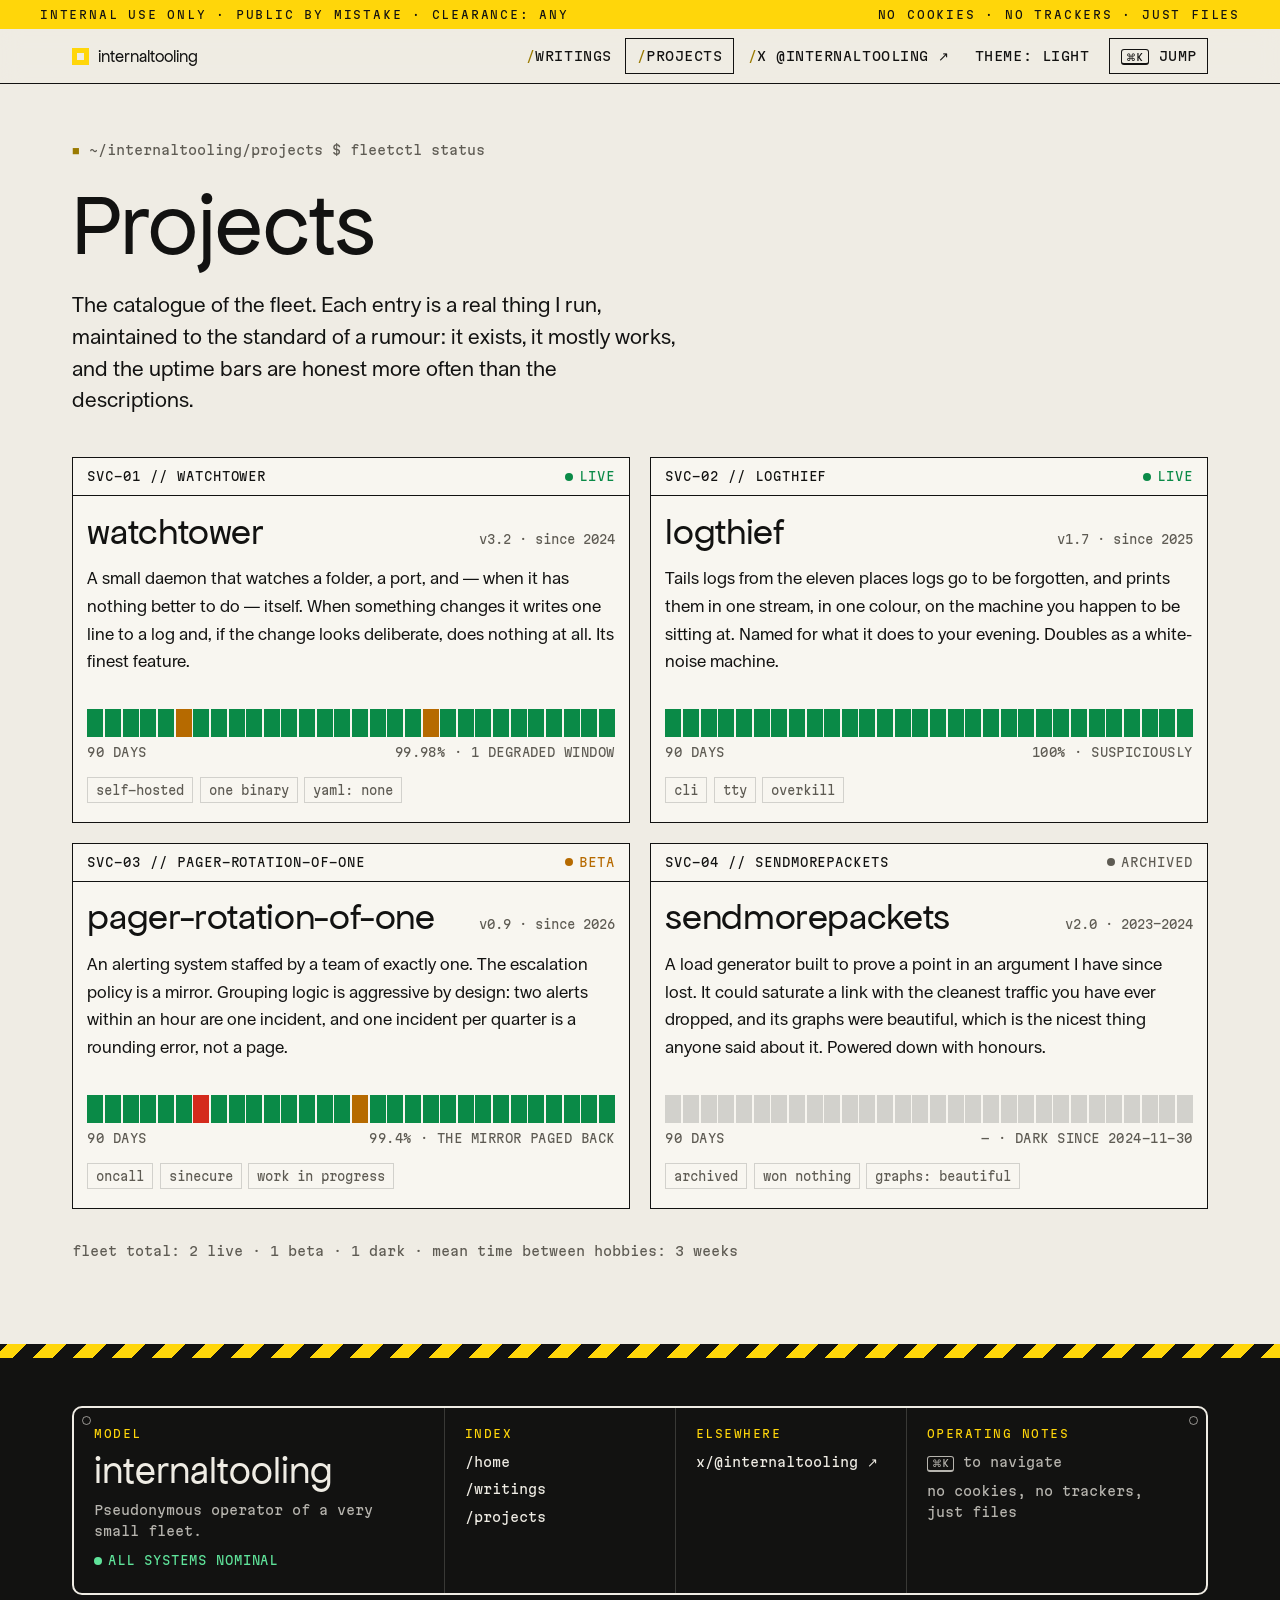
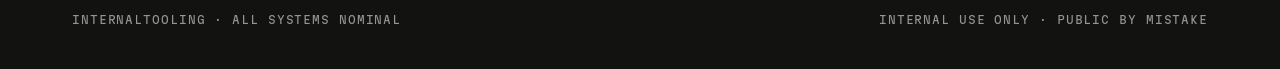
==== projects/index.html @ cd5c7aea "Restyle as a hazard-yellow equipment manual with new type Apfel Grotezk + Ronzino (Collletttivo) and" ====
<!doctype html>
<html lang="en">
<head>
<meta charset="utf-8">
<meta name="viewport" content="width=device-width, initial-scale=1, viewport-fit=cover">
<title>projects — internaltooling</title>
<meta name="description" content="Projects, run as services: watchtower, logthief, pager-rotation-of-one, sendmorepackets. A catalogue of a very small fleet.">
<meta name="theme-color" content="#efece4" media="(prefers-color-scheme: light)">
<meta name="theme-color" content="#0d0d0c" media="(prefers-color-scheme: dark)">
<link rel="icon" href="/assets/favicon.svg" type="image/svg+xml">
<script>try{var t=localStorage.getItem("theme");if(t)document.documentElement.dataset.theme=t;else if(matchMedia("(prefers-color-scheme: dark)").matches)document.documentElement.dataset.theme="dark";}catch(e){}</script>
<link rel="preload" href="/assets/fonts/ApfelGrotezk-Regular.woff2" as="font" type="font/woff2" crossorigin>
<link rel="preload" href="/assets/fonts/Ronzino-Regular.woff2" as="font" type="font/woff2" crossorigin>
<link rel="preload" href="/assets/fonts/MartianMono-Regular.woff2" as="font" type="font/woff2" crossorigin>
<link rel="stylesheet" href="/assets/site.css">
<script src="/assets/site.js" defer></script>
</head>
<body>
<a class="skip" href="#main">skip to content</a>

<div class="banner" role="presentation"><span>internal use only · public by mistake · clearance: any</span><span>no cookies · no trackers · just files</span></div>

<header class="bar">
  <div class="bar-inner">
    <a class="brand" href="/"><span class="brand-mark" aria-hidden="true"></span>internaltooling</a>
    <nav class="nav" id="nav" aria-label="Site">
      <a href="/writings/"><span class="slash">/</span>writings</a>
      <a href="/projects/" aria-current="page"><span class="slash">/</span>projects</a>
      <a href="https://x.com/internaltooling" target="_blank" rel="noopener noreferrer"><span class="slash">/</span>x&nbsp;@internaltooling&nbsp;↗</a>
      <button class="theme-btn" type="button">theme: light</button>
      <button class="palette-btn" type="button" aria-label="Open command palette"><span class="kbd">⌘K</span> jump</button>
    </nav>
    <button class="menu-btn" type="button" aria-expanded="false" aria-controls="nav">☰ <span class="menu-label">menu</span></button>
  </div>
</header>

<main id="main">
  <p class="crumbs">~/internaltooling/projects $ fleetctl status</p>

  <h1>Projects</h1>
  <p class="lede">The catalogue of the fleet. Each entry is a real thing I run, maintained to the standard of a rumour: it exists, it mostly works, and the uptime bars are honest more often than the descriptions.</p>

  <div class="services">
  <section class="panel service" aria-labelledby="svc-01-h">
    <div class="panel-head"><span>svc-01 // watchtower</span><span class="pill ok live">live</span></div>
    <div class="panel-body">
      <div class="service-title"><h2 id="svc-01-h">watchtower</h2><span class="mono muted">v3.2 · since 2024</span></div>
      <p>A small daemon that watches a folder, a port, and — when it has nothing better to do — itself. When something changes it writes one line to a log and, if the change looks deliberate, does nothing at all. Its finest feature.</p>
      <div class="uptime" aria-hidden="true"><i></i><i></i><i></i><i></i><i></i><i class="w"></i><i></i><i></i><i></i><i></i><i></i><i></i><i></i><i></i><i></i><i></i><i></i><i></i><i></i><i class="w"></i><i></i><i></i><i></i><i></i><i></i><i></i><i></i><i></i><i></i><i></i></div>
      <div class="uptime-legend"><span>90 days</span><span>99.98% · 1 degraded window</span></div>
      <div class="tags"><span>self-hosted</span><span>one binary</span><span>yaml: none</span></div>
    </div>
  </section>

  <section class="panel service" aria-labelledby="svc-02-h">
    <div class="panel-head"><span>svc-02 // logthief</span><span class="pill ok live">live</span></div>
    <div class="panel-body">
      <div class="service-title"><h2 id="svc-02-h">logthief</h2><span class="mono muted">v1.7 · since 2025</span></div>
      <p>Tails logs from the eleven places logs go to be forgotten, and prints them in one stream, in one colour, on the machine you happen to be sitting at. Named for what it does to your evening. Doubles as a white-noise machine.</p>
      <div class="uptime" aria-hidden="true"><i></i><i></i><i></i><i></i><i></i><i></i><i></i><i></i><i></i><i></i><i></i><i></i><i></i><i></i><i></i><i></i><i></i><i></i><i></i><i></i><i></i><i></i><i></i><i></i><i></i><i></i><i></i><i></i><i></i><i></i></div>
      <div class="uptime-legend"><span>90 days</span><span>100% · suspiciously</span></div>
      <div class="tags"><span>cli</span><span>tty</span><span>overkill</span></div>
    </div>
  </section>

  <section class="panel service" aria-labelledby="svc-03-h">
    <div class="panel-head"><span>svc-03 // pager-rotation-of-one</span><span class="pill warn">beta</span></div>
    <div class="panel-body">
      <div class="service-title"><h2 id="svc-03-h">pager-rotation-of-one</h2><span class="mono muted">v0.9 · since 2026</span></div>
      <p>An alerting system staffed by a team of exactly one. The escalation policy is a mirror. Grouping logic is aggressive by design: two alerts within an hour are one incident, and one incident per quarter is a rounding error, not a page.</p>
      <div class="uptime" aria-hidden="true"><i></i><i></i><i></i><i></i><i></i><i></i><i class="e"></i><i></i><i></i><i></i><i></i><i></i><i></i><i></i><i></i><i class="w"></i><i></i><i></i><i></i><i></i><i></i><i></i><i></i><i></i><i></i><i></i><i></i><i></i><i></i><i></i></div>
      <div class="uptime-legend"><span>90 days</span><span>99.4% · the mirror paged back</span></div>
      <div class="tags"><span>oncall</span><span>sinecure</span><span>work in progress</span></div>
    </div>
  </section>

  <section class="panel service" aria-labelledby="svc-04-h">
    <div class="panel-head"><span>svc-04 // sendmorepackets</span><span class="pill">archived</span></div>
    <div class="panel-body">
      <div class="service-title"><h2 id="svc-04-h">sendmorepackets</h2><span class="mono muted">v2.0 · 2023–2024</span></div>
      <p>A load generator built to prove a point in an argument I have since lost. It could saturate a link with the cleanest traffic you have ever dropped, and its graphs were beautiful, which is the nicest thing anyone said about it. Powered down with honours.</p>
      <div class="uptime" aria-hidden="true"><i class="n"></i><i class="n"></i><i class="n"></i><i class="n"></i><i class="n"></i><i class="n"></i><i class="n"></i><i class="n"></i><i class="n"></i><i class="n"></i><i class="n"></i><i class="n"></i><i class="n"></i><i class="n"></i><i class="n"></i><i class="n"></i><i class="n"></i><i class="n"></i><i class="n"></i><i class="n"></i><i class="n"></i><i class="n"></i><i class="n"></i><i class="n"></i><i class="n"></i><i class="n"></i><i class="n"></i><i class="n"></i><i class="n"></i><i class="n"></i></div>
      <div class="uptime-legend"><span>90 days</span><span>— · dark since 2024-11-30</span></div>
      <div class="tags"><span>archived</span><span>won nothing</span><span>graphs: beautiful</span></div>
    </div>
  </section>
  </div>

  <p class="tally">fleet total: 2 live · 1 beta · 1 dark · mean time between hobbies: 3 weeks</p>
</main>

<footer class="foot">
  <div class="hazard" aria-hidden="true"></div>
  <div class="foot-inner">
    <div class="plate">
      <div>
        <h3>model</h3>
        <p class="model">internaltooling</p>
        <p>Pseudonymous operator of a very small fleet.</p>
        <span class="pill ok live">all systems nominal</span>
      </div>
      <div>
        <h3>index</h3>
        <ul><li><a href="/">/home</a></li><li><a href="/writings/">/writings</a></li><li><a href="/projects/">/projects</a></li></ul>
      </div>
      <div>
        <h3>elsewhere</h3>
        <ul><li><a href="https://x.com/internaltooling" target="_blank" rel="noopener noreferrer">x/@internaltooling ↗</a></li></ul>
      </div>
      <div>
        <h3>operating notes</h3>
        <p><span class="kbd">⌘K</span> to navigate</p>
        <p>no cookies, no trackers, just files</p>
      </div>
    </div>
    <p class="foot-line"><span>internaltooling · all systems nominal</span><span>internal use only · public by mistake</span></p>
  </div>
</footer>
</body>
</html>
---- assets/site.css ----
/* internaltooling — an equipment manual for one person, with hazard-yellow labels */

/* Apfel Grotezk and Ronzino by Collletttivo, Martian Mono by Evil Martians. All SIL OFL 1.1, licences beside the files. */
@font-face { font-family: "Apfel Grotezk"; src: url("/assets/fonts/ApfelGrotezk-Regular.woff2") format("woff2"); font-weight: 400; font-style: normal; font-display: swap; }
@font-face { font-family: "Apfel Grotezk"; src: url("/assets/fonts/ApfelGrotezk-Fett.woff2") format("woff2"); font-weight: 700; font-style: normal; font-display: swap; }
@font-face { font-family: "Ronzino"; src: url("/assets/fonts/Ronzino-Regular.woff2") format("woff2"); font-weight: 400; font-style: normal; font-display: swap; }
@font-face { font-family: "Ronzino"; src: url("/assets/fonts/Ronzino-Oblique.woff2") format("woff2"); font-weight: 400; font-style: italic; font-display: swap; }
@font-face { font-family: "Ronzino"; src: url("/assets/fonts/Ronzino-Bold.woff2") format("woff2"); font-weight: 700; font-style: normal; font-display: swap; }
@font-face { font-family: "Martian Mono"; src: url("/assets/fonts/MartianMono-Regular.woff2") format("woff2"); font-weight: 400; font-style: normal; font-display: swap; }
@font-face { font-family: "Martian Mono"; src: url("/assets/fonts/MartianMono-Bold.woff2") format("woff2"); font-weight: 700; font-style: normal; font-display: swap; }

:root {
  --display: "Apfel Grotezk", "Arial Narrow", sans-serif;
  --text: "Ronzino", "Helvetica Neue", Arial, sans-serif;
  --mono: "Martian Mono", ui-monospace, Menlo, Consolas, monospace;
  --wide: 76rem;
  --measure: 40rem;
  --gut: clamp(1.1rem, 3.2vw, 2.5rem);

  /* light: the printed manual */
  --bg: #efece4;
  --paper: #f8f6f0;
  --ink: #121211;
  --muted: #5e5b53;
  --hair: rgba(18, 18, 17, 0.16);
  --rule: #121211;
  --accent: #ffd60a;
  --accent-fg: #9a7a00;
  --on-accent: #121211;
  --link: #121211;
  --ok: #0a8a47;
  --warn: #b66a00;
  --err: #d42a1c;
  --select: #ffe77a;
  color-scheme: light;
}

:root[data-theme="dark"] {
  /* dark: the same manual, read in the plant room at 3am */
  --bg: #0d0d0c;
  --paper: #161614;
  --ink: #edeae1;
  --muted: #9b978c;
  --hair: rgba(237, 234, 225, 0.15);
  --rule: #edeae1;
  --accent: #ffd60a;
  --accent-fg: #ffd60a;
  --on-accent: #0d0d0c;
  --link: #edeae1;
  --ok: #5fe39a;
  --warn: #ffc24f;
  --err: #ff7d6e;
  --select: #5c4c00;
  color-scheme: dark;
}

* { box-sizing: border-box; }

html { background: var(--bg); -webkit-text-size-adjust: 100%; text-size-adjust: 100%; scroll-behavior: smooth; }

body {
  margin: 0;
  min-height: 100vh;
  min-height: 100dvh;
  display: flex;
  flex-direction: column;
  background: var(--bg);
  color: var(--ink);
  font-family: var(--text);
  font-size: 1.0625rem;
  line-height: 1.62;
  padding-left: env(safe-area-inset-left);
  padding-right: env(safe-area-inset-right);
  overflow-x: clip;
  transition: background-color 0.3s, color 0.3s;
}

::selection { background: var(--select); color: var(--ink); }

a { color: var(--link); text-decoration-color: var(--accent-fg); text-underline-offset: 0.2em; text-decoration-thickness: 2px; }
a:hover { background-color: var(--accent); color: var(--on-accent); text-decoration-color: currentColor; }
:focus-visible { outline: 2px solid var(--ink); outline-offset: 3px; }

.skip { position: absolute; left: -999px; top: 0; }
.skip:focus { left: 1rem; top: 1rem; z-index: 50; background: var(--paper); padding: 0.4rem 0.7rem; }

.mono { font-family: var(--mono); }
.muted { color: var(--muted); }

/* ---------- classification banner ---------- */

.banner {
  font-family: var(--mono);
  font-size: 0.7rem;
  letter-spacing: 0.16em;
  text-transform: uppercase;
  padding: 0.35rem var(--gut);
  padding-top: calc(0.35rem + env(safe-area-inset-top));
  background: var(--accent);
  color: var(--on-accent);
  display: flex;
  justify-content: space-between;
  gap: 1rem;
}
.banner span:nth-child(n+2) { white-space: nowrap; }
@media (max-width: 720px) { .banner span:nth-child(n+2) { display: none; } }

/* ---------- top bar ---------- */

.bar {
  position: sticky;
  top: 0;
  z-index: 20;
  background: color-mix(in srgb, var(--bg) 86%, transparent);
  -webkit-backdrop-filter: blur(10px);
  backdrop-filter: blur(10px);
  border-bottom: 1px solid var(--rule);
}

.bar-inner {
  max-width: var(--wide);
  margin: 0 auto;
  padding: 0.55rem var(--gut);
  display: flex;
  align-items: center;
  gap: 1rem;
  font-family: var(--mono);
  font-size: 0.82rem;
  text-transform: uppercase;
  letter-spacing: 0.04em;
}

.brand {
  display: inline-flex;
  align-items: center;
  gap: 0.6rem;
  color: var(--ink);
  text-decoration: none;
  font-family: var(--display);
  font-size: 1.05rem;
  text-transform: none;
  letter-spacing: 0;
  white-space: nowrap;
}
.brand:hover { color: var(--ink); background: none; }
.brand-mark {
  width: 1.05rem; height: 1.05rem;
  background: var(--accent);
  flex: none;
  position: relative;
  transition: transform 0.5s cubic-bezier(.2,.8,.2,1);
}
.brand-mark::after { content: ""; position: absolute; inset: 0.3rem; background: var(--bg); }
.brand:hover .brand-mark { transform: rotate(90deg); }

.nav { margin-left: auto; display: flex; align-items: center; gap: 0.15rem; }
.nav a, .nav button {
  font: inherit;
  letter-spacing: inherit;
  text-transform: inherit;
  color: var(--ink);
  text-decoration: none;
  padding: 0.4rem 0.65rem;
  border: 1px solid transparent;
  background: none;
  cursor: pointer;
  white-space: nowrap;
}
.nav a:hover, .nav button:hover { background: var(--ink); color: var(--bg); }
.nav a[aria-current="page"] { border-color: var(--rule); }
.nav .slash { color: var(--accent-fg); }
.nav a:hover .slash { color: var(--accent); }
.nav .palette-btn { border-color: var(--rule); margin-left: 0.4rem; }

.kbd, kbd {
  font-family: var(--mono);
  font-size: 0.78em;
  padding: 0.05em 0.4em;
  border: 1px solid currentColor;
  border-bottom-width: 2px;
  border-radius: 3px;
  white-space: nowrap;
}

.menu-btn {
  display: none;
  margin-left: auto;
  font: inherit;
  letter-spacing: inherit;
  text-transform: inherit;
  color: var(--ink);
  background: none;
  border: 1px solid var(--rule);
  padding: 0.4rem 0.75rem;
  min-height: 44px;
  cursor: pointer;
  touch-action: manipulation;
  -webkit-tap-highlight-color: transparent;
}

@media (max-width: 760px) {
  .menu-btn { display: inline-flex; align-items: center; gap: 0.5rem; }
  .nav {
    display: none;
    position: absolute;
    left: 0; right: 0; top: 100%;
    flex-direction: column;
    align-items: stretch;
    gap: 0;
    padding: 0.5rem var(--gut) 1rem;
    background: var(--bg);
    border-bottom: 1px solid var(--rule);
  }
  .nav.open { display: flex; animation: drop 0.25s cubic-bezier(.2,.8,.2,1); }
  .nav a, .nav button { text-align: left; padding: 0.8rem 0.25rem; min-height: 44px; border: 0; border-bottom: 1px solid var(--hair); font-size: 1rem; }
  .nav a[aria-current="page"] { border-color: var(--hair); background: var(--accent); color: var(--on-accent); }
  .nav .palette-btn { margin: 0; border-bottom: 0; }
}
@keyframes drop { from { opacity: 0; transform: translateY(-6px); } }

/* ---------- page frame ---------- */

main {
  flex: 1;
  width: 100%;
  max-width: var(--wide);
  margin: 0 auto;
  padding: clamp(1.75rem, 5vw, 3.5rem) var(--gut) 4rem;
}

.crumbs { font-family: var(--mono); font-size: 0.8rem; color: var(--muted); margin: 0 0 1.25rem; }
.crumbs a { color: var(--muted); }
.crumbs::before { content: "■ "; color: var(--accent-fg); }

h1, h2, h3 { font-family: var(--display); font-weight: 400; line-height: 1.02; letter-spacing: -0.01em; margin: 0; }
h1 { font-size: clamp(2.6rem, 7.5vw, 5.5rem); margin-bottom: 1.25rem; }
h2 { font-size: clamp(1.6rem, 3vw, 2.2rem); margin: 3rem 0 1rem; }
h3 { font-size: 1.15rem; }

p, ul, ol { margin: 0 0 1.1rem; }
li { margin: 0.3rem 0; }
li::marker { color: var(--accent-fg); }
strong { font-weight: 700; }

.lede { font-size: clamp(1.12rem, 1.8vw, 1.32rem); line-height: 1.5; max-width: 38rem; }

code { font-family: var(--mono); font-size: 0.86em; background: var(--paper); border: 1px solid var(--hair); padding: 0.06em 0.32em; }
pre {
  font-family: var(--mono);
  font-size: 0.84rem;
  line-height: 1.55;
  background: var(--ink);
  color: var(--bg);
  padding: 1.1rem 1.25rem;
  overflow-x: auto;
  margin: 0 0 1.5rem;
  border-left: 6px solid var(--accent);
}
:root[data-theme="dark"] pre { background: #1d1d1a; color: var(--ink); }
pre code { background: none; border: 0; padding: 0; font-size: inherit; color: inherit; }

blockquote {
  margin: 2rem 0;
  padding: 0 0 0 1.25rem;
  border-left: 6px solid var(--accent);
  font-family: var(--display);
  font-size: clamp(1.3rem, 2.4vw, 1.7rem);
  line-height: 1.25;
}

.section-head {
  display: flex;
  justify-content: space-between;
  align-items: end;
  gap: 1rem;
  border-bottom: 1px solid var(--rule);
  padding-bottom: 0.6rem;
  margin: 4rem 0 0;
}
.section-head h2 { margin: 0; }
.section-head .mono { font-size: 0.78rem; color: var(--muted); text-transform: uppercase; letter-spacing: 0.06em; }

/* ---------- buttons ---------- */

.actions { display: flex; flex-wrap: wrap; gap: 0.6rem; margin-top: 2rem; }
.btn {
  display: inline-flex;
  align-items: center;
  gap: 0.6rem;
  font: 0.85rem var(--mono);
  text-transform: uppercase;
  letter-spacing: 0.05em;
  text-decoration: none;
  color: var(--ink);
  background: none;
  border: 1px solid var(--rule);
  padding: 0.85rem 1.15rem;
  cursor: pointer;
  transition: background-color 0.2s, color 0.2s;
}
.btn:hover { background: var(--ink); color: var(--bg); }
.btn.primary { background: var(--accent); border-color: var(--accent); color: var(--on-accent); }
.btn.primary:hover { background: var(--ink); border-color: var(--ink); color: var(--bg); }
.btn .arrow { transition: transform 0.25s cubic-bezier(.2,.8,.2,1); }
.btn:hover .arrow { transform: translateX(4px); }

/* ---------- home hero ---------- */

.hero { position: relative; padding-bottom: 2.5rem; }
.wordmark {
  font-size: clamp(3.4rem, 13.6vw, 12.5rem);
  line-height: 0.86;
  font-weight: 700;
  letter-spacing: -0.04em;
  margin: 0 0 2.25rem;
}
.wordmark span { display: block; animation: rise 0.9s cubic-bezier(.2,.8,.2,1) both; }
.wordmark span + span { animation-delay: 0.08s; width: fit-content; background: var(--accent); color: var(--on-accent); padding: 0.02em 0.06em 0.06em; margin-left: -0.06em; }
@keyframes rise { from { opacity: 0; transform: translateY(0.35em); } }

.hero-grid { display: grid; grid-template-columns: 1.2fr 1fr; gap: 2.5rem; align-items: end; }
.hero-grid .lede { margin: 0; }

.rubber {
  position: absolute;
  top: 0.4rem;
  right: 0;
  font-family: var(--mono);
  font-weight: 700;
  font-size: clamp(0.7rem, 1.2vw, 0.95rem);
  letter-spacing: 0.18em;
  line-height: 1.35;
  text-transform: uppercase;
  text-align: center;
  color: var(--err);
  border: 3px double var(--err);
  padding: 0.45rem 0.8rem;
  transform: rotate(-8deg);
  opacity: 0.85;
  animation: stamp 0.5s 0.6s cubic-bezier(.3,1.6,.5,1) both;
}
@keyframes stamp { from { opacity: 0; transform: rotate(-8deg) scale(1.8); } }

/* scrolling fleet ticker */
.ticker {
  border-top: 1px solid var(--rule);
  border-bottom: 1px solid var(--rule);
  overflow: hidden;
  font-family: var(--mono);
  font-size: 0.8rem;
  text-transform: uppercase;
  letter-spacing: 0.06em;
  white-space: nowrap;
  margin: 0 calc(50% - 50vw);
}
.ticker-track { display: inline-flex; animation: crawl 38s linear infinite; }
.ticker-track span { padding: 0.7rem 1.5rem; }
.ticker-track span::before { content: "●"; margin-right: 0.6rem; color: var(--ok); }
.ticker-track span.w::before { color: var(--warn); }
.ticker-track span.n::before { color: var(--muted); }
.ticker:hover .ticker-track { animation-play-state: paused; }
@keyframes crawl { to { transform: translateX(-50%); } }

/* ---------- panels ---------- */

.panels { display: grid; grid-template-columns: 1fr 1fr; gap: 1.25rem; margin-top: 3rem; }

.panel { border: 1px solid var(--rule); background: var(--paper); margin: 0 0 1.25rem; }
.panels .panel { margin: 0; }
.panel-head {
  display: flex;
  justify-content: space-between;
  align-items: center;
  gap: 1rem;
  padding: 0.55rem 0.9rem;
  border-bottom: 1px solid var(--rule);
  font-family: var(--mono);
  font-size: 0.74rem;
  text-transform: uppercase;
  letter-spacing: 0.08em;
}
.panel-body { padding: 1.1rem 0.9rem 1.2rem; }

.pill {
  display: inline-flex;
  align-items: center;
  gap: 0.4rem;
  font-family: var(--mono);
  font-size: 0.72rem;
  text-transform: uppercase;
  letter-spacing: 0.08em;
  color: var(--muted);
}
.pill::before { content: ""; width: 0.5rem; height: 0.5rem; border-radius: 50%; background: currentColor; }
.ok { color: var(--ok); }
.warn { color: var(--warn); }
.err { color: var(--err); }
.pill.live::before { animation: pulse 2s ease-in-out infinite; }
@keyframes pulse { 50% { opacity: 0.25; } }

.checks { list-style: none; margin: 0; padding: 0; font-family: var(--mono); font-size: 0.84rem; }
.checks li { margin: 0; display: flex; gap: 0.75rem; padding: 0.28rem 0; border-bottom: 1px dashed var(--hair); animation: rise 0.4s cubic-bezier(.2,.8,.2,1) both; }
.checks li:last-child { border-bottom: 0; }
.checks li:nth-child(1) { animation-delay: 0.3s; }
.checks li:nth-child(2) { animation-delay: 0.42s; }
.checks li:nth-child(3) { animation-delay: 0.54s; }
.checks li:nth-child(4) { animation-delay: 0.66s; }
.checks li:nth-child(5) { animation-delay: 0.78s; }
.checks li:nth-child(6) { animation-delay: 0.9s; }
.checks li:nth-child(7) { animation-delay: 1.02s; }
.checks .tag { flex: none; width: 3.6rem; font-weight: 700; }

.kv { display: grid; grid-template-columns: max-content 1fr; gap: 0; margin: 0; font-size: 0.95rem; }
.kv dt, .kv dd { padding: 0.3rem 0; border-bottom: 1px dashed var(--hair); }
.kv dt { font-family: var(--mono); color: var(--muted); font-size: 0.78rem; text-transform: uppercase; letter-spacing: 0.06em; padding-right: 1.5rem; padding-top: 0.42rem; }
.kv dd { margin: 0; }
.kv dt:last-of-type, .kv dd:last-of-type { border-bottom: 0; }

/* ---------- lists of records ---------- */

.records { list-style: none; margin: 0 0 2rem; padding: 0; }
.records > li { margin: 0; border-bottom: 1px solid var(--rule); }
.record {
  display: grid;
  grid-template-columns: 8rem 1fr auto;
  gap: 0.35rem 1.5rem;
  align-items: baseline;
  padding: 1.4rem 0.75rem;
  text-decoration: none;
  color: var(--ink);
  position: relative;
  isolation: isolate;
}
.record::before {
  content: "";
  position: absolute;
  inset: 0;
  z-index: -1;
  background: var(--accent);
  transform: scaleY(0);
  transform-origin: bottom;
  transition: transform 0.3s cubic-bezier(.2,.8,.2,1);
}
a.record:hover { color: var(--on-accent); }
a.record:hover::before { transform: scaleY(1); }
.record .id { font-family: var(--mono); font-size: 0.8rem; letter-spacing: 0.04em; }
.record .title { font-family: var(--display); font-size: clamp(1.45rem, 3vw, 2.3rem); line-height: 1.05; }
.record .meta { font-family: var(--mono); font-size: 0.78rem; white-space: nowrap; }
.record .summary { grid-column: 2 / -1; color: var(--muted); max-width: 44rem; }
a.record:hover .summary { color: inherit; }

@media (max-width: 620px) {
  .record { grid-template-columns: 1fr auto; padding: 1.1rem 0.4rem; }
  .record .title { grid-column: 1 / -1; grid-row: 2; }
  .record .summary { grid-column: 1 / -1; }
}

.more { display: flex; flex-wrap: wrap; gap: 0.6rem; }

/* ---------- service catalogue ---------- */

.services { display: grid; grid-template-columns: 1fr 1fr; gap: 1.25rem; margin-top: 2.5rem; }
.service { margin: 0; display: flex; flex-direction: column; transition: transform 0.25s cubic-bezier(.2,.8,.2,1), box-shadow 0.25s; }
.service:hover { transform: translate(-4px, -4px); box-shadow: 4px 4px 0 var(--ink); }
.service .panel-body { flex: 1; display: flex; flex-direction: column; }
.service .panel-body p { flex: 1; }
.service-title { display: flex; align-items: baseline; justify-content: space-between; gap: 0.75rem; flex-wrap: wrap; margin-bottom: 0.9rem; }
.service-title .mono { font-size: 0.78rem; }
.service h2 { margin: 0; font-size: clamp(1.6rem, 3vw, 2.3rem); overflow-wrap: anywhere; }

.uptime { display: flex; gap: 2px; margin: 1rem 0 0.35rem; height: 1.75rem; align-items: end; }
.uptime i { flex: 1; height: 100%; background: var(--ok); transform-origin: bottom; animation: bar 0.6s cubic-bezier(.2,.8,.2,1) both; }
.uptime i:nth-child(3n) { animation-delay: 0.08s; }
.uptime i:nth-child(3n+1) { animation-delay: 0.16s; }
.uptime i.w { background: var(--warn); }
.uptime i.e { background: var(--err); }
.uptime i.n { background: var(--hair); }
@keyframes bar { from { transform: scaleY(0.1); } }
.uptime-legend { display: flex; justify-content: space-between; gap: 1rem; font-family: var(--mono); font-size: 0.72rem; color: var(--muted); text-transform: uppercase; letter-spacing: 0.04em; }

.tags { display: flex; flex-wrap: wrap; gap: 0.4rem; margin-top: 1rem; }
.tags span { font-family: var(--mono); font-size: 0.72rem; padding: 0.15rem 0.5rem; border: 1px solid var(--hair); color: var(--muted); }

.tally { margin-top: 2rem; font-family: var(--mono); font-size: 0.82rem; color: var(--muted); }

/* ---------- RFC document ---------- */

.doc { display: grid; grid-template-columns: 13rem minmax(0, var(--measure)); gap: 0 clamp(2rem, 5vw, 5rem); }
.doc-head { grid-column: 1 / -1; border-bottom: 1px solid var(--rule); padding-bottom: 2rem; margin-bottom: 2.5rem; position: relative; }
.doc-head h1 { max-width: 15ch; }
.doc-head .lede { max-width: 44rem; margin: 0; }
.doc-id { font-family: var(--mono); font-size: 0.78rem; text-transform: uppercase; letter-spacing: 0.06em; color: var(--muted); margin: 0 0 1.5rem; display: flex; gap: 0.4rem 1.25rem; align-items: center; flex-wrap: wrap; }
.doc-id span:first-child { background: var(--accent); color: var(--on-accent); padding: 0.1rem 0.45rem; }
.stamp {
  display: inline-block;
  font-family: var(--mono);
  font-weight: 700;
  font-size: 0.78rem;
  letter-spacing: 0.18em;
  text-transform: uppercase;
  color: var(--err);
  border: 3px double var(--err);
  padding: 0.15rem 0.55rem;
  transform: rotate(-4deg);
  animation: stamp 0.5s 0.3s cubic-bezier(.3,1.6,.5,1) both;
}
.doc-rail { font-family: var(--mono); font-size: 0.76rem; text-transform: uppercase; letter-spacing: 0.05em; }
.doc-rail nav { position: sticky; top: 5rem; border-top: 1px solid var(--rule); padding-top: 0.75rem; }
.doc-rail p { margin: 0 0 0.6rem; color: var(--muted); }
.doc-rail ol { list-style: none; padding: 0; margin: 0; counter-reset: toc; }
.doc-rail li { margin: 0; counter-increment: toc; }
.doc-rail a { display: block; padding: 0.3rem 0; text-decoration: none; border-bottom: 1px dashed var(--hair); }
.doc-rail a::before { content: counter(toc, decimal-leading-zero) "  "; color: var(--accent-fg); white-space: pre; }
.doc-body { min-width: 0; font-size: 1.1rem; }
.doc-body > h2:first-child { margin-top: 0; }
.doc-body h2 { scroll-margin-top: 5rem; }
.doc-foot { grid-column: 2; margin-top: 3rem; padding-top: 1.25rem; border-top: 1px solid var(--rule); font-family: var(--mono); font-size: 0.82rem; }

@media (max-width: 900px) {
  .doc { grid-template-columns: minmax(0, 1fr); }
  .doc-rail { display: none; }
  .doc-foot { grid-column: 1; }
}

/* ---------- 404 ---------- */

.big404 { font-family: var(--display); font-weight: 700; font-size: clamp(7rem, 30vw, 22rem); line-height: 0.8; letter-spacing: -0.05em; margin: 0 0 1.5rem; width: fit-content; background: repeating-linear-gradient(-45deg, var(--accent) 0 0.09em, var(--ink) 0.09em 0.18em); -webkit-background-clip: text; background-clip: text; color: transparent; animation: glitch 2.6s steps(1) infinite, slide 6s linear infinite; background-size: 200% 100%; }
@keyframes slide { to { background-position: 100% 0; } }
@keyframes glitch { 0%, 92% { transform: none; } 93% { transform: translateX(-6px) skewX(-6deg); } 96% { transform: translateX(4px); } }
.trace { background: var(--accent); color: var(--on-accent); padding: 0 0.2em; }

/* ---------- footer: a machine rating plate ---------- */

.foot {
  --f-bg: #121211;
  --f-ink: #efece4;
  --f-hair: rgba(239, 236, 228, 0.18);
  background: var(--f-bg);
  color: var(--f-ink);
  padding-bottom: env(safe-area-inset-bottom);
}
:root[data-theme="dark"] .foot { --f-bg: #161614; border-top: 1px solid var(--hair); }
.hazard { height: 14px; background: repeating-linear-gradient(-45deg, var(--accent) 0 14px, #121211 14px 28px); }
.foot a { color: var(--f-ink); text-decoration: none; }
.foot a:hover { background: var(--accent); color: #121211; }
.foot-inner { max-width: var(--wide); margin: 0 auto; padding: 3rem var(--gut) 2.5rem; }
.plate {
  display: grid;
  grid-template-columns: 1.6fr 1fr 1fr 1.3fr;
  border: 2px solid var(--f-ink);
  border-radius: 10px;
  font-family: var(--mono);
  font-size: 0.8rem;
  position: relative;
}
.plate > div { padding: 1.25rem 1.25rem 1.4rem; border-left: 1px solid var(--f-hair); }
.plate > div:first-child { border-left: 0; }
.plate::before, .plate::after { content: ""; position: absolute; top: 0.5rem; width: 0.45rem; height: 0.45rem; border-radius: 50%; border: 1px solid var(--f-ink); opacity: 0.6; }
.plate::before { left: 0.5rem; }
.plate::after { right: 0.5rem; }
.plate h3 { font-family: var(--mono); font-size: 0.68rem; text-transform: uppercase; letter-spacing: 0.14em; color: var(--accent); margin: 0 0 0.85rem; font-weight: 400; }
.plate .model { font-family: var(--display); font-size: clamp(1.7rem, 3vw, 2.4rem); line-height: 1; margin: 0 0 0.6rem; opacity: 1; }
.plate ul { list-style: none; margin: 0; padding: 0; }
.plate li { margin: 0 0 0.4rem; }
.plate p { margin: 0 0 0.5rem; opacity: 0.75; }
.plate .pill { color: #5fe39a; font-size: 0.74rem; }
.foot-line { display: flex; justify-content: space-between; gap: 1rem; flex-wrap: wrap; margin: 1rem 0 0; font-family: var(--mono); font-size: 0.7rem; text-transform: uppercase; letter-spacing: 0.08em; opacity: 0.6; }

@media (max-width: 900px) {
  .hero-grid, .panels, .services { grid-template-columns: 1fr; }
  .plate { grid-template-columns: 1fr 1fr; }
  .plate > div:nth-child(3) { border-left: 0; }
  .plate > div:nth-child(n+3) { border-top: 1px solid var(--f-hair); }
}
@media (max-width: 560px) {
  .plate { grid-template-columns: 1fr; }
  .plate > div { border-left: 0; }
  .plate > div + div { border-top: 1px solid var(--f-hair); }
  .rubber { position: static; display: inline-block; margin-bottom: 1.5rem; }
}

/* ---------- command palette ---------- */

.palette {
  width: min(34rem, calc(100vw - 2rem));
  margin: 12vh auto auto;
  padding: 0;
  border: 1px solid var(--rule);
  background: var(--paper);
  color: var(--ink);
  box-shadow: 8px 8px 0 var(--ink);
}
.palette[open] { animation: drop 0.2s cubic-bezier(.2,.8,.2,1); }
.palette::backdrop { background: rgba(13, 13, 12, 0.5); -webkit-backdrop-filter: blur(3px); backdrop-filter: blur(3px); }
.palette input {
  width: 100%;
  font: 1rem var(--mono);
  padding: 1rem 1.1rem;
  border: 0;
  border-bottom: 1px solid var(--rule);
  background: transparent;
  color: var(--ink);
  outline: none;
}
.palette ul { list-style: none; margin: 0; padding: 0.4rem; max-height: 50vh; overflow-y: auto; }
.palette li { margin: 0; }
.palette a {
  display: flex;
  justify-content: space-between;
  gap: 1rem;
  padding: 0.6rem 0.75rem;
  color: var(--ink);
  text-decoration: none;
  font-family: var(--mono);
  font-size: 0.88rem;
}
.palette a b { font-weight: 400; }
.palette a span { color: var(--muted); text-transform: uppercase; font-size: 0.75rem; letter-spacing: 0.06em; }
.palette a.active { background: var(--accent); color: var(--on-accent); }
.palette a.active span { color: inherit; }
.palette .empty { padding: 0.6rem 0.75rem; color: var(--muted); font-family: var(--mono); font-size: 0.88rem; }

@media (prefers-reduced-motion: reduce) {
  html { scroll-behavior: auto; }
  *, *::before, *::after { animation: none !important; transition: none !important; }
}
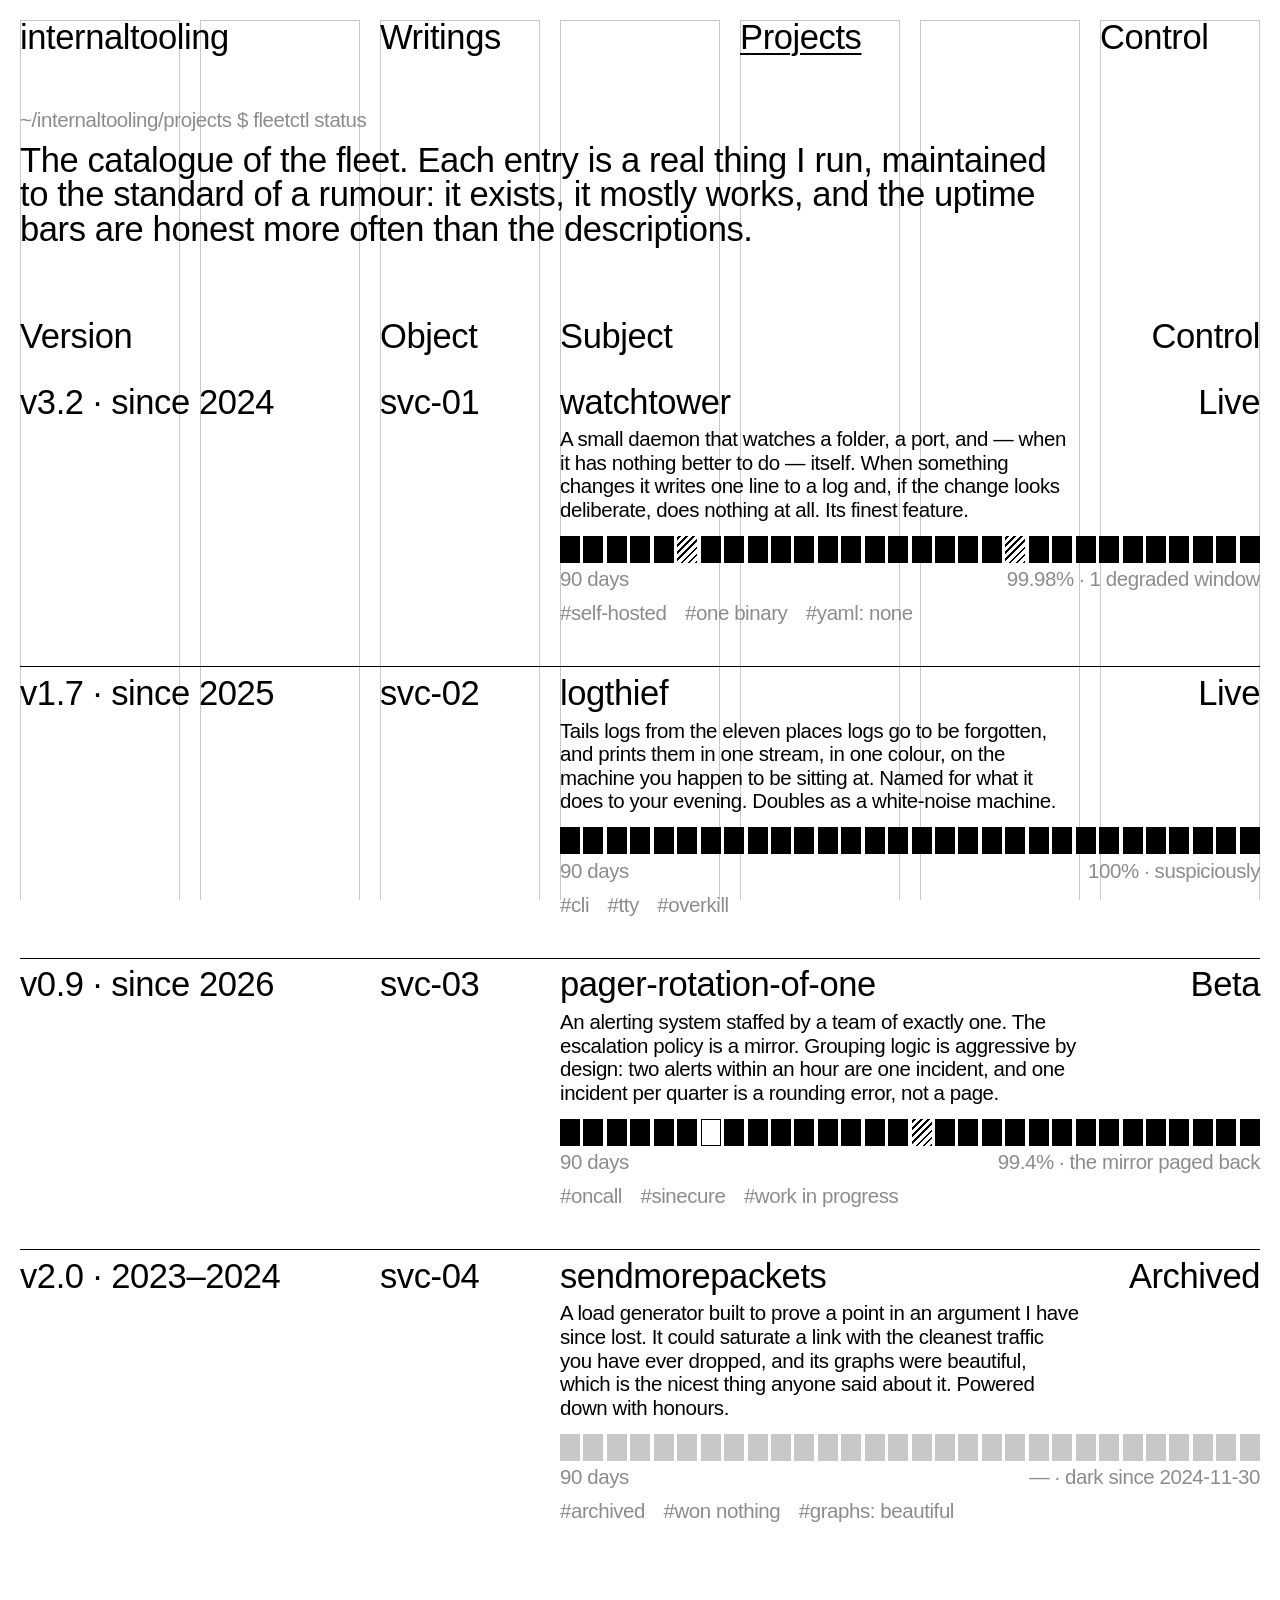
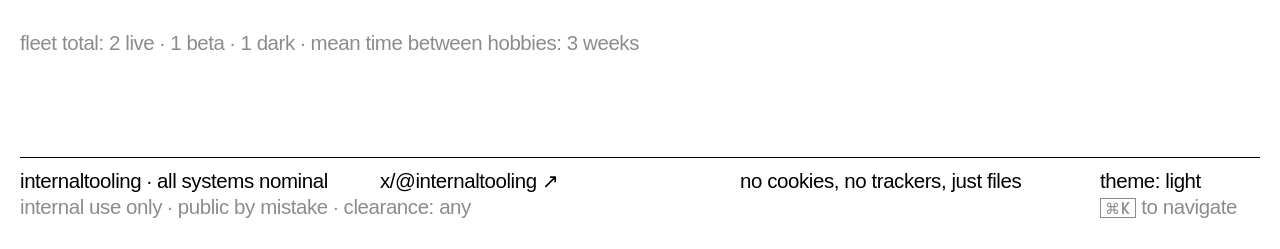
==== commit 9fd7ad5e: "Rebuild the site as a registry after typical-organization.com Main inspiration from the galleries: T" ====
--- a/projects/index.html
+++ b/projects/index.html
@@ -5,116 +5,104 @@
 <meta name="viewport" content="width=device-width, initial-scale=1, viewport-fit=cover">
 <title>projects — internaltooling</title>
 <meta name="description" content="Projects, run as services: watchtower, logthief, pager-rotation-of-one, sendmorepackets. A catalogue of a very small fleet.">
-<meta name="theme-color" content="#efece4" media="(prefers-color-scheme: light)">
-<meta name="theme-color" content="#0d0d0c" media="(prefers-color-scheme: dark)">
+<meta name="theme-color" content="#ffffff" media="(prefers-color-scheme: light)">
+<meta name="theme-color" content="#000000" media="(prefers-color-scheme: dark)">
 <link rel="icon" href="/assets/favicon.svg" type="image/svg+xml">
 <script>try{var t=localStorage.getItem("theme");if(t)document.documentElement.dataset.theme=t;else if(matchMedia("(prefers-color-scheme: dark)").matches)document.documentElement.dataset.theme="dark";}catch(e){}</script>
-<link rel="preload" href="/assets/fonts/ApfelGrotezk-Regular.woff2" as="font" type="font/woff2" crossorigin>
-<link rel="preload" href="/assets/fonts/Ronzino-Regular.woff2" as="font" type="font/woff2" crossorigin>
-<link rel="preload" href="/assets/fonts/MartianMono-Regular.woff2" as="font" type="font/woff2" crossorigin>
+<link rel="preload" href="/assets/fonts/Ronzino-Medium.woff2" as="font" type="font/woff2" crossorigin>
 <link rel="stylesheet" href="/assets/site.css">
 <script src="/assets/site.js" defer></script>
 </head>
 <body>
 <a class="skip" href="#main">skip to content</a>
-
-<div class="banner" role="presentation"><span>internal use only · public by mistake · clearance: any</span><span>no cookies · no trackers · just files</span></div>
+<div class="guides" aria-hidden="true"><i></i><i></i><i></i><i></i><i></i><i></i><i></i></div>
 
 <header class="bar">
-  <div class="bar-inner">
-    <a class="brand" href="/"><span class="brand-mark" aria-hidden="true"></span>internaltooling</a>
-    <nav class="nav" id="nav" aria-label="Site">
-      <a href="/writings/"><span class="slash">/</span>writings</a>
-      <a href="/projects/" aria-current="page"><span class="slash">/</span>projects</a>
-      <a href="https://x.com/internaltooling" target="_blank" rel="noopener noreferrer"><span class="slash">/</span>x&nbsp;@internaltooling&nbsp;↗</a>
-      <button class="theme-btn" type="button">theme: light</button>
-      <button class="palette-btn" type="button" aria-label="Open command palette"><span class="kbd">⌘K</span> jump</button>
-    </nav>
-    <button class="menu-btn" type="button" aria-expanded="false" aria-controls="nav">☰ <span class="menu-label">menu</span></button>
-  </div>
+  <a class="brand" href="/">internaltooling</a>
+  <nav class="nav" id="nav" aria-label="Site">
+    <a href="/writings/">Writings</a>
+    <a href="/projects/" aria-current="page">Projects</a>
+    <button class="palette-btn" type="button" aria-label="Control: open the command palette (⌘K)">Control</button>
+  </nav>
+  <button class="menu-btn" type="button" aria-expanded="false" aria-controls="nav"><span class="menu-label">menu</span></button>
 </header>
 
 <main id="main">
   <p class="crumbs">~/internaltooling/projects $ fleetctl status</p>
+  <h1 class="lede">The catalogue of the fleet. Each entry is a real thing I run, maintained to the standard of a rumour: it exists, it mostly works, and the uptime bars are honest more often than the descriptions.</h1>
 
-  <h1>Projects</h1>
-  <p class="lede">The catalogue of the fleet. Each entry is a real thing I run, maintained to the standard of a rumour: it exists, it mostly works, and the uptime bars are honest more often than the descriptions.</p>
-
-  <div class="services">
-  <section class="panel service" aria-labelledby="svc-01-h">
-    <div class="panel-head"><span>svc-01 // watchtower</span><span class="pill ok live">live</span></div>
-    <div class="panel-body">
-      <div class="service-title"><h2 id="svc-01-h">watchtower</h2><span class="mono muted">v3.2 · since 2024</span></div>
-      <p>A small daemon that watches a folder, a port, and — when it has nothing better to do — itself. When something changes it writes one line to a log and, if the change looks deliberate, does nothing at all. Its finest feature.</p>
-      <div class="uptime" aria-hidden="true"><i></i><i></i><i></i><i></i><i></i><i class="w"></i><i></i><i></i><i></i><i></i><i></i><i></i><i></i><i></i><i></i><i></i><i></i><i></i><i></i><i class="w"></i><i></i><i></i><i></i><i></i><i></i><i></i><i></i><i></i><i></i><i></i></div>
-      <div class="uptime-legend"><span>90 days</span><span>99.98% · 1 degraded window</span></div>
-      <div class="tags"><span>self-hosted</span><span>one binary</span><span>yaml: none</span></div>
-    </div>
+  <section class="registry" aria-label="Services">
+  <div class="reg-head" aria-hidden="true"><span class="c-date">Version</span><span class="c-obj">Object</span><span class="c-subj">Subject</span><span class="c-ctl">Control</span></div>
+  <ul class="rows services">
+    <li class="svc" id="svc-01">
+      <div class="row is-static">
+        <span class="c-date">v3.2 · since 2024</span>
+        <span class="c-obj">svc-01</span>
+        <h2 class="c-subj" id="svc-01-h">watchtower</h2>
+        <span class="c-ctl">Live</span>
+      </div>
+      <div class="svc-body">
+        <p>A small daemon that watches a folder, a port, and — when it has nothing better to do — itself. When something changes it writes one line to a log and, if the change looks deliberate, does nothing at all. Its finest feature.</p>
+        <div class="uptime" aria-hidden="true"><i></i><i></i><i></i><i></i><i></i><i class="w"></i><i></i><i></i><i></i><i></i><i></i><i></i><i></i><i></i><i></i><i></i><i></i><i></i><i></i><i class="w"></i><i></i><i></i><i></i><i></i><i></i><i></i><i></i><i></i><i></i><i></i></div>
+        <div class="uptime-legend"><span>90 days</span><span>99.98% · 1 degraded window</span></div>
+        <div class="tags"><span>self-hosted</span><span>one binary</span><span>yaml: none</span></div>
+      </div>
+    </li>
+    <li class="svc" id="svc-02">
+      <div class="row is-static">
+        <span class="c-date">v1.7 · since 2025</span>
+        <span class="c-obj">svc-02</span>
+        <h2 class="c-subj" id="svc-02-h">logthief</h2>
+        <span class="c-ctl">Live</span>
+      </div>
+      <div class="svc-body">
+        <p>Tails logs from the eleven places logs go to be forgotten, and prints them in one stream, in one colour, on the machine you happen to be sitting at. Named for what it does to your evening. Doubles as a white-noise machine.</p>
+        <div class="uptime" aria-hidden="true"><i></i><i></i><i></i><i></i><i></i><i></i><i></i><i></i><i></i><i></i><i></i><i></i><i></i><i></i><i></i><i></i><i></i><i></i><i></i><i></i><i></i><i></i><i></i><i></i><i></i><i></i><i></i><i></i><i></i><i></i></div>
+        <div class="uptime-legend"><span>90 days</span><span>100% · suspiciously</span></div>
+        <div class="tags"><span>cli</span><span>tty</span><span>overkill</span></div>
+      </div>
+    </li>
+    <li class="svc" id="svc-03">
+      <div class="row is-static">
+        <span class="c-date">v0.9 · since 2026</span>
+        <span class="c-obj">svc-03</span>
+        <h2 class="c-subj" id="svc-03-h">pager-rotation-of-one</h2>
+        <span class="c-ctl">Beta</span>
+      </div>
+      <div class="svc-body">
+        <p>An alerting system staffed by a team of exactly one. The escalation policy is a mirror. Grouping logic is aggressive by design: two alerts within an hour are one incident, and one incident per quarter is a rounding error, not a page.</p>
+        <div class="uptime" aria-hidden="true"><i></i><i></i><i></i><i></i><i></i><i></i><i class="e"></i><i></i><i></i><i></i><i></i><i></i><i></i><i></i><i></i><i class="w"></i><i></i><i></i><i></i><i></i><i></i><i></i><i></i><i></i><i></i><i></i><i></i><i></i><i></i><i></i></div>
+        <div class="uptime-legend"><span>90 days</span><span>99.4% · the mirror paged back</span></div>
+        <div class="tags"><span>oncall</span><span>sinecure</span><span>work in progress</span></div>
+      </div>
+    </li>
+    <li class="svc" id="svc-04">
+      <div class="row is-static">
+        <span class="c-date">v2.0 · 2023–2024</span>
+        <span class="c-obj">svc-04</span>
+        <h2 class="c-subj" id="svc-04-h">sendmorepackets</h2>
+        <span class="c-ctl">Archived</span>
+      </div>
+      <div class="svc-body">
+        <p>A load generator built to prove a point in an argument I have since lost. It could saturate a link with the cleanest traffic you have ever dropped, and its graphs were beautiful, which is the nicest thing anyone said about it. Powered down with honours.</p>
+        <div class="uptime" aria-hidden="true"><i class="n"></i><i class="n"></i><i class="n"></i><i class="n"></i><i class="n"></i><i class="n"></i><i class="n"></i><i class="n"></i><i class="n"></i><i class="n"></i><i class="n"></i><i class="n"></i><i class="n"></i><i class="n"></i><i class="n"></i><i class="n"></i><i class="n"></i><i class="n"></i><i class="n"></i><i class="n"></i><i class="n"></i><i class="n"></i><i class="n"></i><i class="n"></i><i class="n"></i><i class="n"></i><i class="n"></i><i class="n"></i><i class="n"></i><i class="n"></i></div>
+        <div class="uptime-legend"><span>90 days</span><span>— · dark since 2024-11-30</span></div>
+        <div class="tags"><span>archived</span><span>won nothing</span><span>graphs: beautiful</span></div>
+      </div>
+    </li>
+  </ul>
   </section>
-
-  <section class="panel service" aria-labelledby="svc-02-h">
-    <div class="panel-head"><span>svc-02 // logthief</span><span class="pill ok live">live</span></div>
-    <div class="panel-body">
-      <div class="service-title"><h2 id="svc-02-h">logthief</h2><span class="mono muted">v1.7 · since 2025</span></div>
-      <p>Tails logs from the eleven places logs go to be forgotten, and prints them in one stream, in one colour, on the machine you happen to be sitting at. Named for what it does to your evening. Doubles as a white-noise machine.</p>
-      <div class="uptime" aria-hidden="true"><i></i><i></i><i></i><i></i><i></i><i></i><i></i><i></i><i></i><i></i><i></i><i></i><i></i><i></i><i></i><i></i><i></i><i></i><i></i><i></i><i></i><i></i><i></i><i></i><i></i><i></i><i></i><i></i><i></i><i></i></div>
-      <div class="uptime-legend"><span>90 days</span><span>100% · suspiciously</span></div>
-      <div class="tags"><span>cli</span><span>tty</span><span>overkill</span></div>
-    </div>
-  </section>
-
-  <section class="panel service" aria-labelledby="svc-03-h">
-    <div class="panel-head"><span>svc-03 // pager-rotation-of-one</span><span class="pill warn">beta</span></div>
-    <div class="panel-body">
-      <div class="service-title"><h2 id="svc-03-h">pager-rotation-of-one</h2><span class="mono muted">v0.9 · since 2026</span></div>
-      <p>An alerting system staffed by a team of exactly one. The escalation policy is a mirror. Grouping logic is aggressive by design: two alerts within an hour are one incident, and one incident per quarter is a rounding error, not a page.</p>
-      <div class="uptime" aria-hidden="true"><i></i><i></i><i></i><i></i><i></i><i></i><i class="e"></i><i></i><i></i><i></i><i></i><i></i><i></i><i></i><i></i><i class="w"></i><i></i><i></i><i></i><i></i><i></i><i></i><i></i><i></i><i></i><i></i><i></i><i></i><i></i><i></i></div>
-      <div class="uptime-legend"><span>90 days</span><span>99.4% · the mirror paged back</span></div>
-      <div class="tags"><span>oncall</span><span>sinecure</span><span>work in progress</span></div>
-    </div>
-  </section>
-
-  <section class="panel service" aria-labelledby="svc-04-h">
-    <div class="panel-head"><span>svc-04 // sendmorepackets</span><span class="pill">archived</span></div>
-    <div class="panel-body">
-      <div class="service-title"><h2 id="svc-04-h">sendmorepackets</h2><span class="mono muted">v2.0 · 2023–2024</span></div>
-      <p>A load generator built to prove a point in an argument I have since lost. It could saturate a link with the cleanest traffic you have ever dropped, and its graphs were beautiful, which is the nicest thing anyone said about it. Powered down with honours.</p>
-      <div class="uptime" aria-hidden="true"><i class="n"></i><i class="n"></i><i class="n"></i><i class="n"></i><i class="n"></i><i class="n"></i><i class="n"></i><i class="n"></i><i class="n"></i><i class="n"></i><i class="n"></i><i class="n"></i><i class="n"></i><i class="n"></i><i class="n"></i><i class="n"></i><i class="n"></i><i class="n"></i><i class="n"></i><i class="n"></i><i class="n"></i><i class="n"></i><i class="n"></i><i class="n"></i><i class="n"></i><i class="n"></i><i class="n"></i><i class="n"></i><i class="n"></i><i class="n"></i></div>
-      <div class="uptime-legend"><span>90 days</span><span>— · dark since 2024-11-30</span></div>
-      <div class="tags"><span>archived</span><span>won nothing</span><span>graphs: beautiful</span></div>
-    </div>
-  </section>
-  </div>
 
   <p class="tally">fleet total: 2 live · 1 beta · 1 dark · mean time between hobbies: 3 weeks</p>
 </main>
 
 <footer class="foot">
-  <div class="hazard" aria-hidden="true"></div>
-  <div class="foot-inner">
-    <div class="plate">
-      <div>
-        <h3>model</h3>
-        <p class="model">internaltooling</p>
-        <p>Pseudonymous operator of a very small fleet.</p>
-        <span class="pill ok live">all systems nominal</span>
-      </div>
-      <div>
-        <h3>index</h3>
-        <ul><li><a href="/">/home</a></li><li><a href="/writings/">/writings</a></li><li><a href="/projects/">/projects</a></li></ul>
-      </div>
-      <div>
-        <h3>elsewhere</h3>
-        <ul><li><a href="https://x.com/internaltooling" target="_blank" rel="noopener noreferrer">x/@internaltooling ↗</a></li></ul>
-      </div>
-      <div>
-        <h3>operating notes</h3>
-        <p><span class="kbd">⌘K</span> to navigate</p>
-        <p>no cookies, no trackers, just files</p>
-      </div>
-    </div>
-    <p class="foot-line"><span>internaltooling · all systems nominal</span><span>internal use only · public by mistake</span></p>
-  </div>
+  <p class="f-1">internaltooling · all systems nominal</p>
+  <p class="f-2"><a href="https://x.com/internaltooling" target="_blank" rel="noopener noreferrer">x/@internaltooling ↗</a></p>
+  <p class="f-3">no cookies, no trackers, just files</p>
+  <p class="f-4"><button class="theme-btn" type="button">theme: light</button></p>
+  <p class="f-5">internal use only · public by mistake · clearance: any</p>
+  <p class="f-6"><span class="kbd">⌘K</span> to navigate</p>
 </footer>
 </body>
 </html>
--- a/assets/site.css
+++ b/assets/site.css
@@ -1,62 +1,52 @@
-/* internaltooling — an equipment manual for one person, with hazard-yellow labels */
-
-/* Apfel Grotezk and Ronzino by Collletttivo, Martian Mono by Evil Martians. All SIL OFL 1.1, licences beside the files. */
-@font-face { font-family: "Apfel Grotezk"; src: url("/assets/fonts/ApfelGrotezk-Regular.woff2") format("woff2"); font-weight: 400; font-style: normal; font-display: swap; }
-@font-face { font-family: "Apfel Grotezk"; src: url("/assets/fonts/ApfelGrotezk-Fett.woff2") format("woff2"); font-weight: 700; font-style: normal; font-display: swap; }
+/* internaltooling — a registry for one person, after typical-organization.com */
+
+/* Ronzino by Collletttivo, Martian Mono by Evil Martians. Both SIL OFL 1.1, licences beside the files. */
 @font-face { font-family: "Ronzino"; src: url("/assets/fonts/Ronzino-Regular.woff2") format("woff2"); font-weight: 400; font-style: normal; font-display: swap; }
 @font-face { font-family: "Ronzino"; src: url("/assets/fonts/Ronzino-Oblique.woff2") format("woff2"); font-weight: 400; font-style: italic; font-display: swap; }
+@font-face { font-family: "Ronzino"; src: url("/assets/fonts/Ronzino-Medium.woff2") format("woff2"); font-weight: 500; font-style: normal; font-display: swap; }
 @font-face { font-family: "Ronzino"; src: url("/assets/fonts/Ronzino-Bold.woff2") format("woff2"); font-weight: 700; font-style: normal; font-display: swap; }
 @font-face { font-family: "Martian Mono"; src: url("/assets/fonts/MartianMono-Regular.woff2") format("woff2"); font-weight: 400; font-style: normal; font-display: swap; }
-@font-face { font-family: "Martian Mono"; src: url("/assets/fonts/MartianMono-Bold.woff2") format("woff2"); font-weight: 700; font-style: normal; font-display: swap; }
 
 :root {
-  --display: "Apfel Grotezk", "Arial Narrow", sans-serif;
-  --text: "Ronzino", "Helvetica Neue", Arial, sans-serif;
+  --sans: "Ronzino", "Helvetica Neue", Helvetica, Arial, sans-serif;
   --mono: "Martian Mono", ui-monospace, Menlo, Consolas, monospace;
-  --wide: 76rem;
-  --measure: 40rem;
-  --gut: clamp(1.1rem, 3.2vw, 2.5rem);
-
-  /* light: the printed manual */
-  --bg: #efece4;
-  --paper: #f8f6f0;
-  --ink: #121211;
-  --muted: #5e5b53;
-  --hair: rgba(18, 18, 17, 0.16);
-  --rule: #121211;
-  --accent: #ffd60a;
-  --accent-fg: #9a7a00;
-  --on-accent: #121211;
-  --link: #121211;
-  --ok: #0a8a47;
-  --warn: #b66a00;
-  --err: #d42a1c;
-  --select: #ffe77a;
+
+  /* the grid: 7 columns of hairline boxes, 20px margins and gutters */
+  --cols: 7;
+  --edge: 20px;
+  --gap: 20px;
+
+  /* two sizes, like the registry: L for rows, M for sheets */
+  --L: clamp(1.6rem, 2.7vw, 3.2rem);
+  --M: clamp(1.1rem, 1.6vw, 1.6rem);
+
+  --bg: #ffffff;
+  --ink: #000000;
+  --dim: #8c8c8c;
+  --guide: #c8c8c8;
   color-scheme: light;
 }
 
 :root[data-theme="dark"] {
-  /* dark: the same manual, read in the plant room at 3am */
-  --bg: #0d0d0c;
-  --paper: #161614;
-  --ink: #edeae1;
-  --muted: #9b978c;
-  --hair: rgba(237, 234, 225, 0.15);
-  --rule: #edeae1;
-  --accent: #ffd60a;
-  --accent-fg: #ffd60a;
-  --on-accent: #0d0d0c;
-  --link: #edeae1;
-  --ok: #5fe39a;
-  --warn: #ffc24f;
-  --err: #ff7d6e;
-  --select: #5c4c00;
+  --bg: #000000;
+  --ink: #ffffff;
+  --dim: #8a8a8a;
+  --guide: #383838;
   color-scheme: dark;
 }
 
+/* filings and the 404 open as a sheet over the inverted registry */
+body.inverted {
+  --page: var(--ink);
+  --page-ink: var(--bg);
+  --page-guide: color-mix(in srgb, var(--bg) 22%, var(--ink));
+}
+
 * { box-sizing: border-box; }
 
-html { background: var(--bg); -webkit-text-size-adjust: 100%; text-size-adjust: 100%; scroll-behavior: smooth; }
+html { background: var(--bg); -webkit-text-size-adjust: 100%; text-size-adjust: 100%; }
+
+@view-transition { navigation: auto; }
 
 body {
   margin: 0;
@@ -64,563 +54,332 @@
   min-height: 100dvh;
   display: flex;
   flex-direction: column;
+  background: var(--page, var(--bg));
+  color: var(--page-ink, var(--ink));
+  font-family: var(--sans);
+  font-weight: 500;
+  font-size: var(--L);
+  line-height: 1;
+  letter-spacing: -0.012em;
+  padding: 0 calc(var(--edge) + env(safe-area-inset-right)) env(safe-area-inset-bottom) calc(var(--edge) + env(safe-area-inset-left));
+  overflow-x: clip;
+}
+
+::selection { background: var(--ink); color: var(--bg); }
+
+a { color: inherit; text-decoration: none; }
+:focus-visible { outline: 2px solid currentColor; outline-offset: 2px; }
+
+.skip { position: absolute; left: -999px; top: 0; }
+.skip:focus { left: 1rem; top: 1rem; z-index: 50; background: var(--bg); color: var(--ink); padding: 0.2em 0.4em; font-size: var(--M); }
+
+/* every block below sits on the same 7-column grid */
+.bar, main, .foot, .reg-head, .row, .sheets, .svc-body {
+  display: grid;
+  grid-template-columns: repeat(var(--cols), minmax(0, 1fr));
+  column-gap: var(--gap);
+}
+
+/* ---------- column guides ---------- */
+
+.guides {
+  position: fixed;
+  inset: var(--edge) calc(var(--edge) + env(safe-area-inset-right)) 0 calc(var(--edge) + env(safe-area-inset-left));
+  display: grid;
+  grid-template-columns: repeat(var(--cols), minmax(0, 1fr));
+  column-gap: var(--gap);
+  pointer-events: none;
+  z-index: 0;
+}
+.bar, main, .foot { position: relative; z-index: 1; }
+.guides i { border: 1px solid var(--page-guide, var(--guide)); border-bottom: 0; }
+
+/* ---------- header row ---------- */
+
+.bar { padding-top: var(--edge); padding-bottom: 1.6em; z-index: 5; }
+.brand { grid-column: 1 / 3; }
+.nav { display: contents; }
+.nav a:nth-child(1) { grid-column: 3 / 5; }
+.nav a:nth-child(2) { grid-column: 5 / 7; }
+.nav .palette-btn { grid-column: 7; justify-self: start; }
+.nav button, .menu-btn {
+  font: inherit;
+  letter-spacing: inherit;
+  color: inherit;
+  background: none;
+  border: 0;
+  padding: 0;
+  cursor: pointer;
+  text-align: left;
+}
+.brand:hover, .nav a:hover, .nav button:hover, .nav a[aria-current="page"], .brand[aria-current="page"] {
+  text-decoration: underline;
+  text-decoration-thickness: 0.06em;
+  text-underline-offset: 0.12em;
+}
+.menu-btn { display: none; }
+
+/* ---------- page body ---------- */
+
+main { flex: 1; align-content: start; padding-bottom: 3em; }
+main > * { grid-column: 1 / -1; }
+
+.crumbs { font-size: var(--M); color: var(--dim); margin: 0 0 0.6em; }
+.crumbs a:hover { color: var(--page-ink, var(--ink)); }
+
+h1, h2, h3 { font: inherit; margin: 0; }
+p, ul, ol, dl { margin: 0; }
+
+.lede { grid-column: 1 / 7; margin-bottom: 0.5em; }
+.lede-2 { grid-column: 1 / 6; font-size: var(--M); line-height: 1.15; margin-bottom: 2.2em; }
+
+/* ---------- registry ---------- */
+
+.registry { margin-bottom: 2em; }
+.lede + .registry { margin-top: 1.6em; }
+.reg-head { margin-bottom: 0.9em; }
+.rows { list-style: none; padding: 0; }
+.rows > li { margin: 0; }
+
+.c-date { grid-column: 1 / 3; }
+.c-obj { grid-column: 3; white-space: nowrap; }
+.c-subj { grid-column: 4 / 7; }
+.c-ctl { grid-column: 7; justify-self: end; white-space: nowrap; }
+.c-sum { grid-column: 4 / 7; font-size: var(--M); line-height: 1.1; color: var(--dim); padding: 0.2em 0 0.45em; }
+
+.row { position: relative; align-items: baseline; }
+.row::after {
+  content: "";
+  position: absolute;
+  left: 0; right: 0; bottom: 0.02em;
+  height: 1px;
+  background: currentColor;
+  transform: scaleX(0);
+  transform-origin: left;
+  transition: transform 0.35s cubic-bezier(.2,.8,.2,1);
+}
+a.row:hover::after, a.row:focus-visible::after { transform: scaleX(1); }
+a.row:focus-visible { outline: 0; }
+a.row:hover .c-sum { color: inherit; }
+
+.rows > li { animation: enter 0.5s cubic-bezier(.2,.8,.2,1) both; }
+.rows > li:nth-child(2) { animation-delay: 0.04s; }
+.rows > li:nth-child(3) { animation-delay: 0.08s; }
+.rows > li:nth-child(4) { animation-delay: 0.12s; }
+.rows > li:nth-child(5) { animation-delay: 0.16s; }
+.rows > li:nth-child(6) { animation-delay: 0.2s; }
+.rows > li:nth-child(7) { animation-delay: 0.24s; }
+.rows > li:nth-child(8) { animation-delay: 0.28s; }
+@keyframes enter { from { opacity: 0; transform: translateY(0.25em); } }
+
+.tally { font-size: var(--M); color: var(--dim); }
+
+/* ---------- home: record and checks, at sheet size ---------- */
+
+.sheets { font-size: var(--M); line-height: 1.15; row-gap: 2em; }
+.spec:first-child { grid-column: 1 / 4; }
+.spec:last-child { grid-column: 4 / 8; }
+.spec-h { display: flex; justify-content: space-between; gap: 1em; border-bottom: 1px solid currentColor; padding-bottom: 0.3em; margin-bottom: 0.4em; }
+.spec-h span:last-child { color: var(--dim); }
+
+.kv { display: grid; grid-template-columns: max-content 1fr; column-gap: 1.2em; }
+.kv dt { color: var(--dim); }
+.kv dd { margin: 0; }
+.num { font-variant-numeric: tabular-nums; }
+
+.pill::before { content: "●"; margin-right: 0.3em; animation: blink 1.6s steps(1) infinite; }
+@keyframes blink { 50% { opacity: 0; } }
+
+.checks { list-style: none; padding: 0; }
+.checks li { margin: 0; display: flex; gap: 0.8em; }
+.checks .tag { flex: none; width: 3.2em; }
+.checks .warn .tag { text-decoration: line-through; text-decoration-thickness: 0.08em; }
+
+/* ---------- projects ---------- */
+
+.svc { padding-bottom: 1.2em; }
+.svc + .svc { border-top: 1px solid currentColor; padding-top: 0.25em; }
+.svc-body { font-size: var(--M); line-height: 1.15; margin-top: 0.4em; }
+.svc-body > * { grid-column: 4 / 8; }
+.svc-body p { grid-column: 4 / 7; margin-bottom: 0.7em; }
+
+.uptime { display: flex; gap: 3px; height: 1.3em; }
+.uptime i { flex: 1; background: currentColor; transform-origin: bottom; animation: bar 0.6s cubic-bezier(.2,.8,.2,1) both; }
+.uptime i:nth-child(3n) { animation-delay: 0.1s; }
+.uptime i:nth-child(3n+1) { animation-delay: 0.2s; }
+.uptime i.w { background: repeating-linear-gradient(-45deg, currentColor 0 2px, transparent 2px 5px); }
+.uptime i.e { background: none; box-shadow: inset 0 0 0 1px currentColor; }
+.uptime i.n { background: var(--guide); }
+@keyframes bar { from { transform: scaleY(0.08); } }
+.uptime-legend { display: flex; justify-content: space-between; gap: 1em; color: var(--dim); margin-top: 0.25em; }
+.tags { display: flex; flex-wrap: wrap; gap: 0.2em 0.9em; margin-top: 0.5em; color: var(--dim); }
+.tags span::before { content: "#"; }
+
+/* ---------- sheet: filings and 404 ---------- */
+
+.sheet {
+  grid-template-columns: repeat(5, minmax(0, 1fr));
   background: var(--bg);
   color: var(--ink);
-  font-family: var(--text);
-  font-size: 1.0625rem;
-  line-height: 1.62;
-  padding-left: env(safe-area-inset-left);
-  padding-right: env(safe-area-inset-right);
-  overflow-x: clip;
-  transition: background-color 0.3s, color 0.3s;
-}
-
-::selection { background: var(--select); color: var(--ink); }
-
-a { color: var(--link); text-decoration-color: var(--accent-fg); text-underline-offset: 0.2em; text-decoration-thickness: 2px; }
-a:hover { background-color: var(--accent); color: var(--on-accent); text-decoration-color: currentColor; }
-:focus-visible { outline: 2px solid var(--ink); outline-offset: 3px; }
-
-.skip { position: absolute; left: -999px; top: 0; }
-.skip:focus { left: 1rem; top: 1rem; z-index: 50; background: var(--paper); padding: 0.4rem 0.7rem; }
-
-.mono { font-family: var(--mono); }
-.muted { color: var(--muted); }
-
-/* ---------- classification banner ---------- */
-
-.banner {
-  font-family: var(--mono);
-  font-size: 0.7rem;
-  letter-spacing: 0.16em;
-  text-transform: uppercase;
-  padding: 0.35rem var(--gut);
-  padding-top: calc(0.35rem + env(safe-area-inset-top));
-  background: var(--accent);
-  color: var(--on-accent);
-  display: flex;
-  justify-content: space-between;
-  gap: 1rem;
-}
-.banner span:nth-child(n+2) { white-space: nowrap; }
-@media (max-width: 720px) { .banner span:nth-child(n+2) { display: none; } }
-
-/* ---------- top bar ---------- */
-
-.bar {
-  position: sticky;
-  top: 0;
-  z-index: 20;
-  background: color-mix(in srgb, var(--bg) 86%, transparent);
-  -webkit-backdrop-filter: blur(10px);
-  backdrop-filter: blur(10px);
-  border-bottom: 1px solid var(--rule);
-}
-
-.bar-inner {
-  max-width: var(--wide);
-  margin: 0 auto;
-  padding: 0.55rem var(--gut);
-  display: flex;
-  align-items: center;
-  gap: 1rem;
-  font-family: var(--mono);
-  font-size: 0.82rem;
-  text-transform: uppercase;
-  letter-spacing: 0.04em;
-}
-
-.brand {
-  display: inline-flex;
-  align-items: center;
-  gap: 0.6rem;
-  color: var(--ink);
-  text-decoration: none;
-  font-family: var(--display);
-  font-size: 1.05rem;
-  text-transform: none;
+  font-size: var(--M);
+  line-height: 1.15;
+  padding: var(--gap);
+  margin-bottom: 3em;
+  position: relative;
+  view-transition-name: sheet;
+  animation: sheet-in 0.45s cubic-bezier(.2,.8,.2,1) both;
+}
+@keyframes sheet-in { from { transform: translateY(1.5em); opacity: 0; } }
+main.sheet { margin-left: calc((100% + var(--gap)) / 7); margin-right: calc((100% + var(--gap)) / 7); }
+
+.sheet-head { display: grid; grid-template-columns: subgrid; grid-column: 1 / -1; margin-bottom: 3em; }
+.sheet-meta { grid-column: 1 / 5; display: grid; grid-template-columns: subgrid; }
+.sheet-meta dt { grid-column: 1; }
+.sheet-meta dd { grid-column: 2 / 5; margin: 0; }
+.sheet-ctl { grid-column: 5; display: flex; flex-direction: column; }
+.sheet-ctl a:hover { text-decoration: underline; text-decoration-thickness: 0.06em; text-underline-offset: 0.12em; }
+.sheet-ctl span { color: var(--dim); }
+
+.sheet > .crumbs, .sheet > h1, .sheet > .lede-2, .sheet > .big404 { grid-column: 2 / -1; }
+.sheet .crumbs { font-size: inherit; }
+.sheet h1 { font-size: var(--L); line-height: 1; margin-bottom: 0.6em; }
+.sheet .lede-2 { margin-bottom: 2.4em; font-size: inherit; }
+
+.stamp { display: inline-block; border: 1px solid currentColor; padding: 0 0.25em; text-transform: uppercase; font-size: 0.8em; letter-spacing: 0.06em; }
+
+.doc-body {
+  grid-column: 2 / 5;
+  font-weight: 400;
+  font-size: clamp(1.05rem, 1.2vw, 1.2rem);
+  line-height: 1.5;
   letter-spacing: 0;
-  white-space: nowrap;
-}
-.brand:hover { color: var(--ink); background: none; }
-.brand-mark {
-  width: 1.05rem; height: 1.05rem;
-  background: var(--accent);
-  flex: none;
-  position: relative;
-  transition: transform 0.5s cubic-bezier(.2,.8,.2,1);
-}
-.brand-mark::after { content: ""; position: absolute; inset: 0.3rem; background: var(--bg); }
-.brand:hover .brand-mark { transform: rotate(90deg); }
-
-.nav { margin-left: auto; display: flex; align-items: center; gap: 0.15rem; }
-.nav a, .nav button {
-  font: inherit;
-  letter-spacing: inherit;
-  text-transform: inherit;
-  color: var(--ink);
-  text-decoration: none;
-  padding: 0.4rem 0.65rem;
-  border: 1px solid transparent;
-  background: none;
-  cursor: pointer;
-  white-space: nowrap;
-}
-.nav a:hover, .nav button:hover { background: var(--ink); color: var(--bg); }
-.nav a[aria-current="page"] { border-color: var(--rule); }
-.nav .slash { color: var(--accent-fg); }
-.nav a:hover .slash { color: var(--accent); }
-.nav .palette-btn { border-color: var(--rule); margin-left: 0.4rem; }
-
-.kbd, kbd {
-  font-family: var(--mono);
-  font-size: 0.78em;
-  padding: 0.05em 0.4em;
-  border: 1px solid currentColor;
-  border-bottom-width: 2px;
-  border-radius: 3px;
-  white-space: nowrap;
-}
-
-.menu-btn {
-  display: none;
-  margin-left: auto;
-  font: inherit;
-  letter-spacing: inherit;
-  text-transform: inherit;
-  color: var(--ink);
-  background: none;
-  border: 1px solid var(--rule);
-  padding: 0.4rem 0.75rem;
-  min-height: 44px;
-  cursor: pointer;
-  touch-action: manipulation;
-  -webkit-tap-highlight-color: transparent;
-}
-
-@media (max-width: 760px) {
-  .menu-btn { display: inline-flex; align-items: center; gap: 0.5rem; }
-  .nav {
-    display: none;
-    position: absolute;
-    left: 0; right: 0; top: 100%;
-    flex-direction: column;
-    align-items: stretch;
-    gap: 0;
-    padding: 0.5rem var(--gut) 1rem;
-    background: var(--bg);
-    border-bottom: 1px solid var(--rule);
-  }
-  .nav.open { display: flex; animation: drop 0.25s cubic-bezier(.2,.8,.2,1); }
-  .nav a, .nav button { text-align: left; padding: 0.8rem 0.25rem; min-height: 44px; border: 0; border-bottom: 1px solid var(--hair); font-size: 1rem; }
-  .nav a[aria-current="page"] { border-color: var(--hair); background: var(--accent); color: var(--on-accent); }
-  .nav .palette-btn { margin: 0; border-bottom: 0; }
-}
-@keyframes drop { from { opacity: 0; transform: translateY(-6px); } }
-
-/* ---------- page frame ---------- */
-
-main {
-  flex: 1;
-  width: 100%;
-  max-width: var(--wide);
-  margin: 0 auto;
-  padding: clamp(1.75rem, 5vw, 3.5rem) var(--gut) 4rem;
-}
-
-.crumbs { font-family: var(--mono); font-size: 0.8rem; color: var(--muted); margin: 0 0 1.25rem; }
-.crumbs a { color: var(--muted); }
-.crumbs::before { content: "■ "; color: var(--accent-fg); }
-
-h1, h2, h3 { font-family: var(--display); font-weight: 400; line-height: 1.02; letter-spacing: -0.01em; margin: 0; }
-h1 { font-size: clamp(2.6rem, 7.5vw, 5.5rem); margin-bottom: 1.25rem; }
-h2 { font-size: clamp(1.6rem, 3vw, 2.2rem); margin: 3rem 0 1rem; }
-h3 { font-size: 1.15rem; }
-
-p, ul, ol { margin: 0 0 1.1rem; }
-li { margin: 0.3rem 0; }
-li::marker { color: var(--accent-fg); }
-strong { font-weight: 700; }
-
-.lede { font-size: clamp(1.12rem, 1.8vw, 1.32rem); line-height: 1.5; max-width: 38rem; }
-
-code { font-family: var(--mono); font-size: 0.86em; background: var(--paper); border: 1px solid var(--hair); padding: 0.06em 0.32em; }
+}
+.doc-body h2 { font-weight: 500; font-size: var(--M); line-height: 1.1; margin: 2.2em 0 0.7em; scroll-margin-top: 1em; }
+.doc-body > h2:first-child { margin-top: 0; }
+.doc-body p, .doc-body ul, .doc-body ol { margin: 0 0 1em; }
+.doc-body ul, .doc-body ol { padding-left: 1.2em; }
+.doc-body li { margin: 0.35em 0; }
+.doc-body strong { font-weight: 500; }
+.doc-body blockquote { margin: 1.6em 0; font-weight: 500; font-size: var(--M); line-height: 1.15; }
+.doc-body blockquote::before { content: "“"; }
+.doc-body blockquote::after { content: "”"; }
+
+code { font-family: var(--mono); font-size: 0.82em; }
 pre {
   font-family: var(--mono);
-  font-size: 0.84rem;
-  line-height: 1.55;
-  background: var(--ink);
-  color: var(--bg);
-  padding: 1.1rem 1.25rem;
+  font-size: 0.8rem;
+  line-height: 1.6;
+  border: 1px solid currentColor;
+  padding: 1em 1.1em;
   overflow-x: auto;
-  margin: 0 0 1.5rem;
-  border-left: 6px solid var(--accent);
-}
-:root[data-theme="dark"] pre { background: #1d1d1a; color: var(--ink); }
-pre code { background: none; border: 0; padding: 0; font-size: inherit; color: inherit; }
-
-blockquote {
-  margin: 2rem 0;
-  padding: 0 0 0 1.25rem;
-  border-left: 6px solid var(--accent);
-  font-family: var(--display);
-  font-size: clamp(1.3rem, 2.4vw, 1.7rem);
-  line-height: 1.25;
-}
-
-.section-head {
-  display: flex;
-  justify-content: space-between;
-  align-items: end;
-  gap: 1rem;
-  border-bottom: 1px solid var(--rule);
-  padding-bottom: 0.6rem;
-  margin: 4rem 0 0;
-}
-.section-head h2 { margin: 0; }
-.section-head .mono { font-size: 0.78rem; color: var(--muted); text-transform: uppercase; letter-spacing: 0.06em; }
-
-/* ---------- buttons ---------- */
-
-.actions { display: flex; flex-wrap: wrap; gap: 0.6rem; margin-top: 2rem; }
-.btn {
-  display: inline-flex;
-  align-items: center;
-  gap: 0.6rem;
-  font: 0.85rem var(--mono);
-  text-transform: uppercase;
-  letter-spacing: 0.05em;
-  text-decoration: none;
+  margin: 0 0 1.4em;
+  font-weight: 400;
+  letter-spacing: 0;
+}
+pre code { font-size: inherit; }
+.sheet > pre { grid-column: 2 / -1; }
+
+.doc-foot { grid-column: 2 / -1; border-top: 1px solid currentColor; padding-top: 0.4em; margin-top: 2em; }
+.doc-foot p { margin: 0; }
+.doc-foot a:hover, .doc-body a:hover { text-decoration: underline; }
+
+.big404 { font-size: clamp(6rem, 18vw, 16rem); line-height: 0.8; letter-spacing: -0.05em; margin: 0 0 0.15em; }
+.big404 { animation: flicker 3s steps(1) infinite; }
+@keyframes flicker { 0%, 90% { opacity: 1; } 91% { opacity: 0.2; } 94% { opacity: 1; } 96% { opacity: 0.4; } }
+
+/* ---------- footer row ---------- */
+
+.foot {
+  font-size: var(--M);
+  line-height: 1.15;
+  border-top: 1px solid currentColor;
+  padding: 0.5em 0 calc(var(--edge) + 0.5em);
+  row-gap: 0.15em;
+}
+.foot p { margin: 0; }
+.f-1 { grid-column: 1 / 3; }
+.f-2 { grid-column: 3 / 5; }
+.f-3 { grid-column: 5 / 7; }
+.f-4 { grid-column: 7; }
+.f-5 { grid-column: 1 / 5; color: var(--dim); }
+.f-6 { grid-column: 7; color: var(--dim); }
+.foot a:hover, .theme-btn:hover { text-decoration: underline; }
+.theme-btn { font: inherit; letter-spacing: inherit; color: inherit; background: none; border: 0; padding: 0; cursor: pointer; }
+
+.kbd, kbd { font-family: var(--mono); font-size: 0.72em; border: 1px solid currentColor; padding: 0 0.3em; white-space: nowrap; }
+
+/* ---------- command palette: a sheet over the inverted page ---------- */
+
+.palette {
+  width: min(40rem, calc(100vw - 2 * var(--edge)));
+  margin: 12vh auto auto;
+  padding: var(--gap);
+  border: 0;
+  background: var(--bg);
   color: var(--ink);
-  background: none;
-  border: 1px solid var(--rule);
-  padding: 0.85rem 1.15rem;
-  cursor: pointer;
-  transition: background-color 0.2s, color 0.2s;
-}
-.btn:hover { background: var(--ink); color: var(--bg); }
-.btn.primary { background: var(--accent); border-color: var(--accent); color: var(--on-accent); }
-.btn.primary:hover { background: var(--ink); border-color: var(--ink); color: var(--bg); }
-.btn .arrow { transition: transform 0.25s cubic-bezier(.2,.8,.2,1); }
-.btn:hover .arrow { transform: translateX(4px); }
-
-/* ---------- home hero ---------- */
-
-.hero { position: relative; padding-bottom: 2.5rem; }
-.wordmark {
-  font-size: clamp(3.4rem, 13.6vw, 12.5rem);
-  line-height: 0.86;
-  font-weight: 700;
-  letter-spacing: -0.04em;
-  margin: 0 0 2.25rem;
-}
-.wordmark span { display: block; animation: rise 0.9s cubic-bezier(.2,.8,.2,1) both; }
-.wordmark span + span { animation-delay: 0.08s; width: fit-content; background: var(--accent); color: var(--on-accent); padding: 0.02em 0.06em 0.06em; margin-left: -0.06em; }
-@keyframes rise { from { opacity: 0; transform: translateY(0.35em); } }
-
-.hero-grid { display: grid; grid-template-columns: 1.2fr 1fr; gap: 2.5rem; align-items: end; }
-.hero-grid .lede { margin: 0; }
-
-.rubber {
-  position: absolute;
-  top: 0.4rem;
-  right: 0;
-  font-family: var(--mono);
-  font-weight: 700;
-  font-size: clamp(0.7rem, 1.2vw, 0.95rem);
-  letter-spacing: 0.18em;
-  line-height: 1.35;
-  text-transform: uppercase;
-  text-align: center;
-  color: var(--err);
-  border: 3px double var(--err);
-  padding: 0.45rem 0.8rem;
-  transform: rotate(-8deg);
-  opacity: 0.85;
-  animation: stamp 0.5s 0.6s cubic-bezier(.3,1.6,.5,1) both;
-}
-@keyframes stamp { from { opacity: 0; transform: rotate(-8deg) scale(1.8); } }
-
-/* scrolling fleet ticker */
-.ticker {
-  border-top: 1px solid var(--rule);
-  border-bottom: 1px solid var(--rule);
-  overflow: hidden;
-  font-family: var(--mono);
-  font-size: 0.8rem;
-  text-transform: uppercase;
-  letter-spacing: 0.06em;
-  white-space: nowrap;
-  margin: 0 calc(50% - 50vw);
-}
-.ticker-track { display: inline-flex; animation: crawl 38s linear infinite; }
-.ticker-track span { padding: 0.7rem 1.5rem; }
-.ticker-track span::before { content: "●"; margin-right: 0.6rem; color: var(--ok); }
-.ticker-track span.w::before { color: var(--warn); }
-.ticker-track span.n::before { color: var(--muted); }
-.ticker:hover .ticker-track { animation-play-state: paused; }
-@keyframes crawl { to { transform: translateX(-50%); } }
-
-/* ---------- panels ---------- */
-
-.panels { display: grid; grid-template-columns: 1fr 1fr; gap: 1.25rem; margin-top: 3rem; }
-
-.panel { border: 1px solid var(--rule); background: var(--paper); margin: 0 0 1.25rem; }
-.panels .panel { margin: 0; }
-.panel-head {
-  display: flex;
-  justify-content: space-between;
-  align-items: center;
-  gap: 1rem;
-  padding: 0.55rem 0.9rem;
-  border-bottom: 1px solid var(--rule);
-  font-family: var(--mono);
-  font-size: 0.74rem;
-  text-transform: uppercase;
-  letter-spacing: 0.08em;
-}
-.panel-body { padding: 1.1rem 0.9rem 1.2rem; }
-
-.pill {
-  display: inline-flex;
-  align-items: center;
-  gap: 0.4rem;
-  font-family: var(--mono);
-  font-size: 0.72rem;
-  text-transform: uppercase;
-  letter-spacing: 0.08em;
-  color: var(--muted);
-}
-.pill::before { content: ""; width: 0.5rem; height: 0.5rem; border-radius: 50%; background: currentColor; }
-.ok { color: var(--ok); }
-.warn { color: var(--warn); }
-.err { color: var(--err); }
-.pill.live::before { animation: pulse 2s ease-in-out infinite; }
-@keyframes pulse { 50% { opacity: 0.25; } }
-
-.checks { list-style: none; margin: 0; padding: 0; font-family: var(--mono); font-size: 0.84rem; }
-.checks li { margin: 0; display: flex; gap: 0.75rem; padding: 0.28rem 0; border-bottom: 1px dashed var(--hair); animation: rise 0.4s cubic-bezier(.2,.8,.2,1) both; }
-.checks li:last-child { border-bottom: 0; }
-.checks li:nth-child(1) { animation-delay: 0.3s; }
-.checks li:nth-child(2) { animation-delay: 0.42s; }
-.checks li:nth-child(3) { animation-delay: 0.54s; }
-.checks li:nth-child(4) { animation-delay: 0.66s; }
-.checks li:nth-child(5) { animation-delay: 0.78s; }
-.checks li:nth-child(6) { animation-delay: 0.9s; }
-.checks li:nth-child(7) { animation-delay: 1.02s; }
-.checks .tag { flex: none; width: 3.6rem; font-weight: 700; }
-
-.kv { display: grid; grid-template-columns: max-content 1fr; gap: 0; margin: 0; font-size: 0.95rem; }
-.kv dt, .kv dd { padding: 0.3rem 0; border-bottom: 1px dashed var(--hair); }
-.kv dt { font-family: var(--mono); color: var(--muted); font-size: 0.78rem; text-transform: uppercase; letter-spacing: 0.06em; padding-right: 1.5rem; padding-top: 0.42rem; }
-.kv dd { margin: 0; }
-.kv dt:last-of-type, .kv dd:last-of-type { border-bottom: 0; }
-
-/* ---------- lists of records ---------- */
-
-.records { list-style: none; margin: 0 0 2rem; padding: 0; }
-.records > li { margin: 0; border-bottom: 1px solid var(--rule); }
-.record {
-  display: grid;
-  grid-template-columns: 8rem 1fr auto;
-  gap: 0.35rem 1.5rem;
-  align-items: baseline;
-  padding: 1.4rem 0.75rem;
-  text-decoration: none;
-  color: var(--ink);
-  position: relative;
-  isolation: isolate;
-}
-.record::before {
-  content: "";
-  position: absolute;
-  inset: 0;
-  z-index: -1;
-  background: var(--accent);
-  transform: scaleY(0);
-  transform-origin: bottom;
-  transition: transform 0.3s cubic-bezier(.2,.8,.2,1);
-}
-a.record:hover { color: var(--on-accent); }
-a.record:hover::before { transform: scaleY(1); }
-.record .id { font-family: var(--mono); font-size: 0.8rem; letter-spacing: 0.04em; }
-.record .title { font-family: var(--display); font-size: clamp(1.45rem, 3vw, 2.3rem); line-height: 1.05; }
-.record .meta { font-family: var(--mono); font-size: 0.78rem; white-space: nowrap; }
-.record .summary { grid-column: 2 / -1; color: var(--muted); max-width: 44rem; }
-a.record:hover .summary { color: inherit; }
-
-@media (max-width: 620px) {
-  .record { grid-template-columns: 1fr auto; padding: 1.1rem 0.4rem; }
-  .record .title { grid-column: 1 / -1; grid-row: 2; }
-  .record .summary { grid-column: 1 / -1; }
-}
-
-.more { display: flex; flex-wrap: wrap; gap: 0.6rem; }
-
-/* ---------- service catalogue ---------- */
-
-.services { display: grid; grid-template-columns: 1fr 1fr; gap: 1.25rem; margin-top: 2.5rem; }
-.service { margin: 0; display: flex; flex-direction: column; transition: transform 0.25s cubic-bezier(.2,.8,.2,1), box-shadow 0.25s; }
-.service:hover { transform: translate(-4px, -4px); box-shadow: 4px 4px 0 var(--ink); }
-.service .panel-body { flex: 1; display: flex; flex-direction: column; }
-.service .panel-body p { flex: 1; }
-.service-title { display: flex; align-items: baseline; justify-content: space-between; gap: 0.75rem; flex-wrap: wrap; margin-bottom: 0.9rem; }
-.service-title .mono { font-size: 0.78rem; }
-.service h2 { margin: 0; font-size: clamp(1.6rem, 3vw, 2.3rem); overflow-wrap: anywhere; }
-
-.uptime { display: flex; gap: 2px; margin: 1rem 0 0.35rem; height: 1.75rem; align-items: end; }
-.uptime i { flex: 1; height: 100%; background: var(--ok); transform-origin: bottom; animation: bar 0.6s cubic-bezier(.2,.8,.2,1) both; }
-.uptime i:nth-child(3n) { animation-delay: 0.08s; }
-.uptime i:nth-child(3n+1) { animation-delay: 0.16s; }
-.uptime i.w { background: var(--warn); }
-.uptime i.e { background: var(--err); }
-.uptime i.n { background: var(--hair); }
-@keyframes bar { from { transform: scaleY(0.1); } }
-.uptime-legend { display: flex; justify-content: space-between; gap: 1rem; font-family: var(--mono); font-size: 0.72rem; color: var(--muted); text-transform: uppercase; letter-spacing: 0.04em; }
-
-.tags { display: flex; flex-wrap: wrap; gap: 0.4rem; margin-top: 1rem; }
-.tags span { font-family: var(--mono); font-size: 0.72rem; padding: 0.15rem 0.5rem; border: 1px solid var(--hair); color: var(--muted); }
-
-.tally { margin-top: 2rem; font-family: var(--mono); font-size: 0.82rem; color: var(--muted); }
-
-/* ---------- RFC document ---------- */
-
-.doc { display: grid; grid-template-columns: 13rem minmax(0, var(--measure)); gap: 0 clamp(2rem, 5vw, 5rem); }
-.doc-head { grid-column: 1 / -1; border-bottom: 1px solid var(--rule); padding-bottom: 2rem; margin-bottom: 2.5rem; position: relative; }
-.doc-head h1 { max-width: 15ch; }
-.doc-head .lede { max-width: 44rem; margin: 0; }
-.doc-id { font-family: var(--mono); font-size: 0.78rem; text-transform: uppercase; letter-spacing: 0.06em; color: var(--muted); margin: 0 0 1.5rem; display: flex; gap: 0.4rem 1.25rem; align-items: center; flex-wrap: wrap; }
-.doc-id span:first-child { background: var(--accent); color: var(--on-accent); padding: 0.1rem 0.45rem; }
-.stamp {
-  display: inline-block;
-  font-family: var(--mono);
-  font-weight: 700;
-  font-size: 0.78rem;
-  letter-spacing: 0.18em;
-  text-transform: uppercase;
-  color: var(--err);
-  border: 3px double var(--err);
-  padding: 0.15rem 0.55rem;
-  transform: rotate(-4deg);
-  animation: stamp 0.5s 0.3s cubic-bezier(.3,1.6,.5,1) both;
-}
-.doc-rail { font-family: var(--mono); font-size: 0.76rem; text-transform: uppercase; letter-spacing: 0.05em; }
-.doc-rail nav { position: sticky; top: 5rem; border-top: 1px solid var(--rule); padding-top: 0.75rem; }
-.doc-rail p { margin: 0 0 0.6rem; color: var(--muted); }
-.doc-rail ol { list-style: none; padding: 0; margin: 0; counter-reset: toc; }
-.doc-rail li { margin: 0; counter-increment: toc; }
-.doc-rail a { display: block; padding: 0.3rem 0; text-decoration: none; border-bottom: 1px dashed var(--hair); }
-.doc-rail a::before { content: counter(toc, decimal-leading-zero) "  "; color: var(--accent-fg); white-space: pre; }
-.doc-body { min-width: 0; font-size: 1.1rem; }
-.doc-body > h2:first-child { margin-top: 0; }
-.doc-body h2 { scroll-margin-top: 5rem; }
-.doc-foot { grid-column: 2; margin-top: 3rem; padding-top: 1.25rem; border-top: 1px solid var(--rule); font-family: var(--mono); font-size: 0.82rem; }
-
-@media (max-width: 900px) {
-  .doc { grid-template-columns: minmax(0, 1fr); }
-  .doc-rail { display: none; }
-  .doc-foot { grid-column: 1; }
-}
-
-/* ---------- 404 ---------- */
-
-.big404 { font-family: var(--display); font-weight: 700; font-size: clamp(7rem, 30vw, 22rem); line-height: 0.8; letter-spacing: -0.05em; margin: 0 0 1.5rem; width: fit-content; background: repeating-linear-gradient(-45deg, var(--accent) 0 0.09em, var(--ink) 0.09em 0.18em); -webkit-background-clip: text; background-clip: text; color: transparent; animation: glitch 2.6s steps(1) infinite, slide 6s linear infinite; background-size: 200% 100%; }
-@keyframes slide { to { background-position: 100% 0; } }
-@keyframes glitch { 0%, 92% { transform: none; } 93% { transform: translateX(-6px) skewX(-6deg); } 96% { transform: translateX(4px); } }
-.trace { background: var(--accent); color: var(--on-accent); padding: 0 0.2em; }
-
-/* ---------- footer: a machine rating plate ---------- */
-
-.foot {
-  --f-bg: #121211;
-  --f-ink: #efece4;
-  --f-hair: rgba(239, 236, 228, 0.18);
-  background: var(--f-bg);
-  color: var(--f-ink);
-  padding-bottom: env(safe-area-inset-bottom);
-}
-:root[data-theme="dark"] .foot { --f-bg: #161614; border-top: 1px solid var(--hair); }
-.hazard { height: 14px; background: repeating-linear-gradient(-45deg, var(--accent) 0 14px, #121211 14px 28px); }
-.foot a { color: var(--f-ink); text-decoration: none; }
-.foot a:hover { background: var(--accent); color: #121211; }
-.foot-inner { max-width: var(--wide); margin: 0 auto; padding: 3rem var(--gut) 2.5rem; }
-.plate {
-  display: grid;
-  grid-template-columns: 1.6fr 1fr 1fr 1.3fr;
-  border: 2px solid var(--f-ink);
-  border-radius: 10px;
-  font-family: var(--mono);
-  font-size: 0.8rem;
-  position: relative;
-}
-.plate > div { padding: 1.25rem 1.25rem 1.4rem; border-left: 1px solid var(--f-hair); }
-.plate > div:first-child { border-left: 0; }
-.plate::before, .plate::after { content: ""; position: absolute; top: 0.5rem; width: 0.45rem; height: 0.45rem; border-radius: 50%; border: 1px solid var(--f-ink); opacity: 0.6; }
-.plate::before { left: 0.5rem; }
-.plate::after { right: 0.5rem; }
-.plate h3 { font-family: var(--mono); font-size: 0.68rem; text-transform: uppercase; letter-spacing: 0.14em; color: var(--accent); margin: 0 0 0.85rem; font-weight: 400; }
-.plate .model { font-family: var(--display); font-size: clamp(1.7rem, 3vw, 2.4rem); line-height: 1; margin: 0 0 0.6rem; opacity: 1; }
-.plate ul { list-style: none; margin: 0; padding: 0; }
-.plate li { margin: 0 0 0.4rem; }
-.plate p { margin: 0 0 0.5rem; opacity: 0.75; }
-.plate .pill { color: #5fe39a; font-size: 0.74rem; }
-.foot-line { display: flex; justify-content: space-between; gap: 1rem; flex-wrap: wrap; margin: 1rem 0 0; font-family: var(--mono); font-size: 0.7rem; text-transform: uppercase; letter-spacing: 0.08em; opacity: 0.6; }
-
-@media (max-width: 900px) {
-  .hero-grid, .panels, .services { grid-template-columns: 1fr; }
-  .plate { grid-template-columns: 1fr 1fr; }
-  .plate > div:nth-child(3) { border-left: 0; }
-  .plate > div:nth-child(n+3) { border-top: 1px solid var(--f-hair); }
-}
-@media (max-width: 560px) {
-  .plate { grid-template-columns: 1fr; }
-  .plate > div { border-left: 0; }
-  .plate > div + div { border-top: 1px solid var(--f-hair); }
-  .rubber { position: static; display: inline-block; margin-bottom: 1.5rem; }
-}
-
-/* ---------- command palette ---------- */
-
-.palette {
-  width: min(34rem, calc(100vw - 2rem));
-  margin: 12vh auto auto;
-  padding: 0;
-  border: 1px solid var(--rule);
-  background: var(--paper);
-  color: var(--ink);
-  box-shadow: 8px 8px 0 var(--ink);
-}
-.palette[open] { animation: drop 0.2s cubic-bezier(.2,.8,.2,1); }
-.palette::backdrop { background: rgba(13, 13, 12, 0.5); -webkit-backdrop-filter: blur(3px); backdrop-filter: blur(3px); }
+  font-size: var(--M);
+}
+.palette[open] { animation: sheet-in 0.3s cubic-bezier(.2,.8,.2,1) both; }
+.palette::backdrop { background: var(--ink); opacity: 0.94; }
 .palette input {
   width: 100%;
-  font: 1rem var(--mono);
-  padding: 1rem 1.1rem;
+  font: inherit;
+  padding: 0 0 0.35em;
   border: 0;
-  border-bottom: 1px solid var(--rule);
+  border-bottom: 1px solid currentColor;
   background: transparent;
-  color: var(--ink);
+  color: inherit;
   outline: none;
 }
-.palette ul { list-style: none; margin: 0; padding: 0.4rem; max-height: 50vh; overflow-y: auto; }
+.palette input::placeholder { color: var(--dim); }
+.palette ul { list-style: none; margin: 0.5em 0 0; padding: 0; max-height: 55vh; overflow-y: auto; }
 .palette li { margin: 0; }
-.palette a {
-  display: flex;
-  justify-content: space-between;
-  gap: 1rem;
-  padding: 0.6rem 0.75rem;
-  color: var(--ink);
-  text-decoration: none;
-  font-family: var(--mono);
-  font-size: 0.88rem;
-}
-.palette a b { font-weight: 400; }
-.palette a span { color: var(--muted); text-transform: uppercase; font-size: 0.75rem; letter-spacing: 0.06em; }
-.palette a.active { background: var(--accent); color: var(--on-accent); }
+.palette a { display: flex; justify-content: space-between; gap: 1em; padding: 0.12em 0; color: inherit; }
+.palette a b { font-weight: 500; }
+.palette a span { color: var(--dim); }
+.palette a.active b { text-decoration: underline; text-decoration-thickness: 0.06em; text-underline-offset: 0.12em; }
 .palette a.active span { color: inherit; }
-.palette .empty { padding: 0.6rem 0.75rem; color: var(--muted); font-family: var(--mono); font-size: 0.88rem; }
+.palette .empty { color: var(--dim); }
+
+/* ---------- phone: 3 columns ---------- */
+
+@media (max-width: 760px) {
+  :root { --cols: 3; --edge: 10px; --gap: 10px; --L: clamp(1.7rem, 8vw, 2.3rem); --M: 1.05rem; }
+  .guides i:nth-child(n+4) { display: none; }
+
+  .bar { padding-bottom: 1.2em; }
+  .brand { grid-column: 1 / 3; }
+  .menu-btn { display: block; grid-column: 3; }
+  .nav { display: none; grid-column: 1 / -1; flex-direction: column; padding-top: 0.6em; }
+  .nav.open { display: flex; animation: enter 0.3s cubic-bezier(.2,.8,.2,1) both; }
+  .nav a, .nav button { padding: 0.1em 0; }
+
+  .lede, .lede-2 { grid-column: 1 / -1; }
+  .reg-head { display: none; }
+  .row { grid-template-columns: 1fr auto; column-gap: 0.6em; padding: 0.35em 0 0.4em; }
+  .row .c-subj { grid-column: 1 / -1; grid-row: 1; }
+  .row .c-date { grid-column: 1; grid-row: 2; font-size: var(--M); color: var(--dim); }
+  .row .c-obj { grid-column: 1; grid-row: 3; font-size: var(--M); color: var(--dim); }
+  .row .c-ctl { grid-column: 2; grid-row: 2 / 4; align-self: end; font-size: var(--M); }
+  .row .c-sum { grid-column: 1 / -1; grid-row: 4; padding-bottom: 0; }
+  .rows > li + li { border-top: 1px solid var(--guide); }
+
+  .spec:first-child, .spec:last-child { grid-column: 1 / -1; }
+  .svc-body > *, .svc-body p { grid-column: 1 / -1; }
+  .svc + .svc { border-top: 0; }
+
+  main.sheet { margin-left: 0; margin-right: 0; grid-template-columns: minmax(0, 1fr); padding: 14px; }
+  .sheet-head { grid-template-columns: minmax(0, 1fr); margin-bottom: 2em; }
+  .sheet-meta { grid-column: 1; grid-template-columns: max-content 1fr; column-gap: 0.8em; }
+  .sheet-meta dt { grid-column: 1; }
+  .sheet-meta dd { grid-column: 2; }
+  .sheet-ctl { grid-column: 1; flex-direction: row; gap: 1em; margin-top: 0.8em; }
+  .sheet > *, .sheet > .crumbs, .sheet > h1, .sheet > .lede-2, .sheet > .big404, .sheet > pre, .doc-body, .doc-foot { grid-column: 1 / -1; }
+
+  .f-1, .f-2, .f-3, .f-4, .f-5, .f-6 { grid-column: 1 / -1; }
+}
 
 @media (prefers-reduced-motion: reduce) {
-  html { scroll-behavior: auto; }
+  @view-transition { navigation: none; }
   *, *::before, *::after { animation: none !important; transition: none !important; }
 }
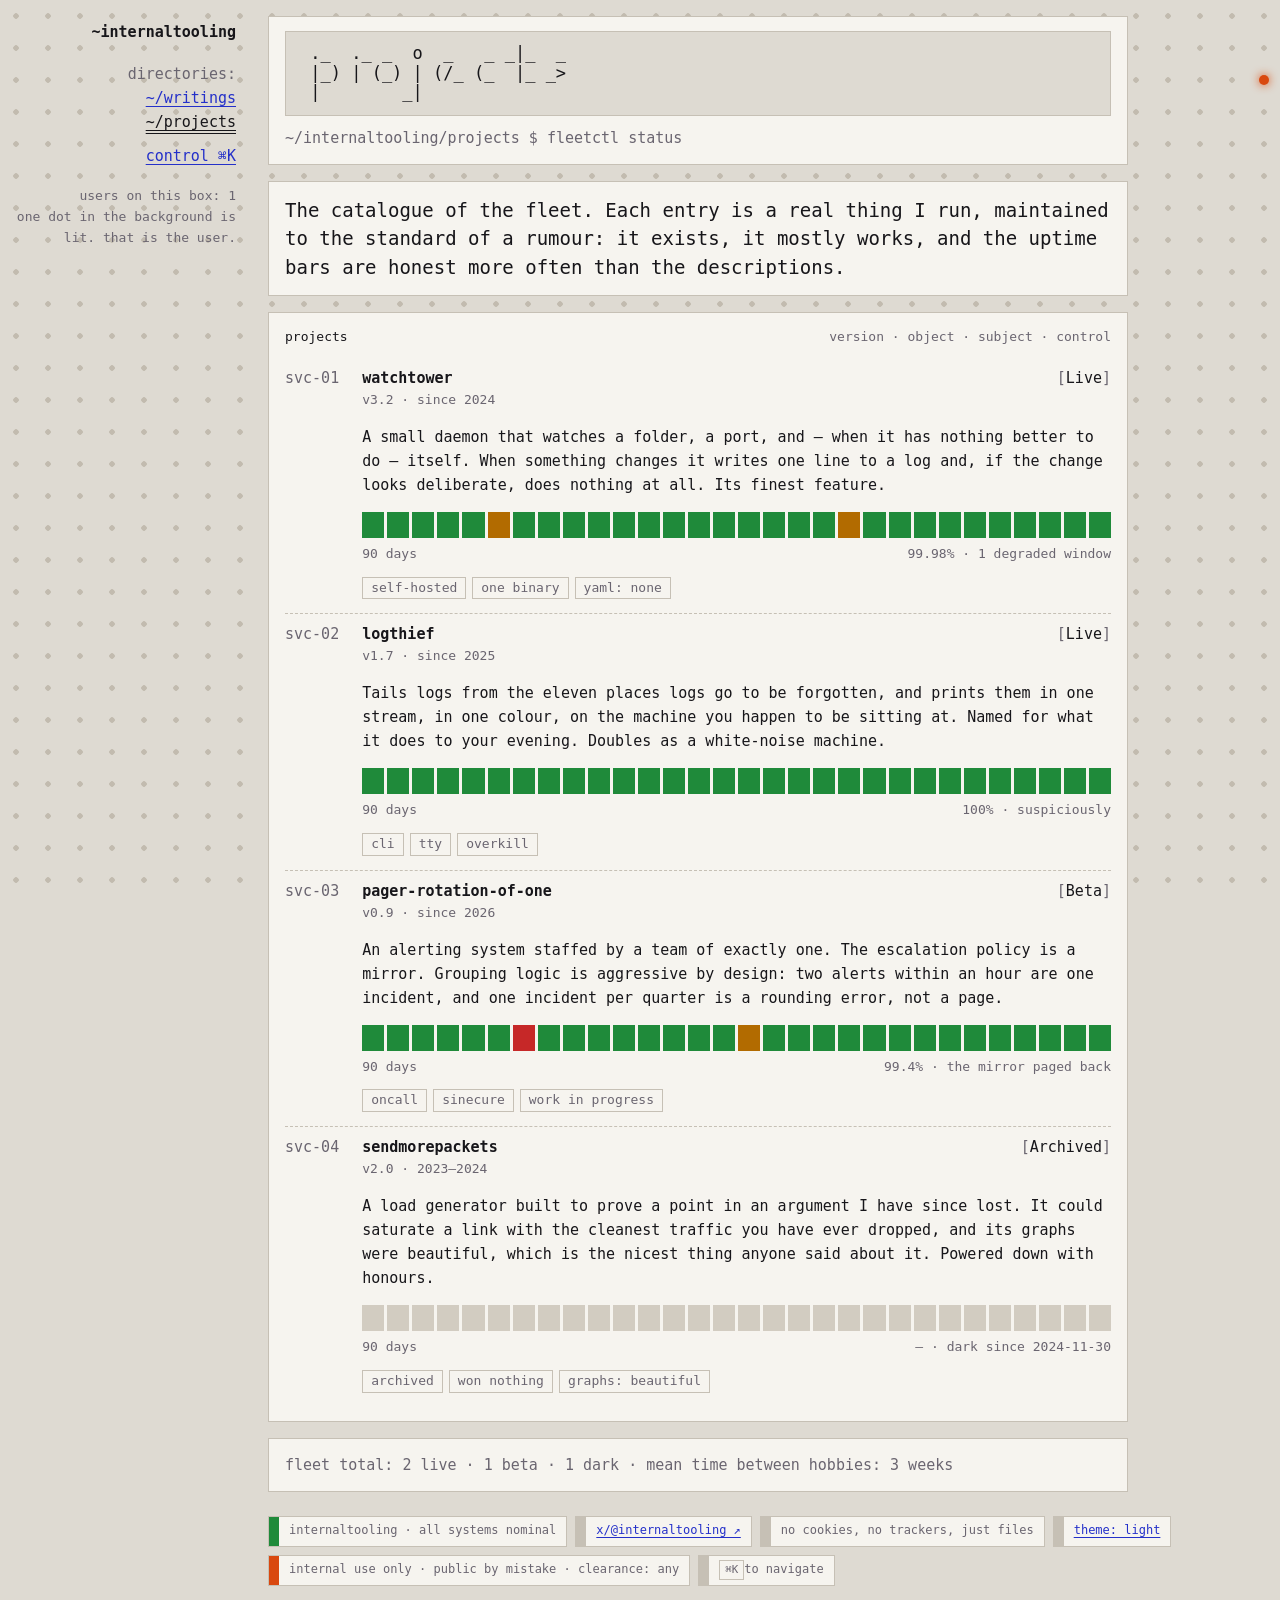
==== commit 7d3630b2: "Redesign as an internal server's front page after tilde.town Theme: the intranet of a company of one" ====
--- a/projects/index.html
+++ b/projects/index.html
@@ -5,34 +5,43 @@
 <meta name="viewport" content="width=device-width, initial-scale=1, viewport-fit=cover">
 <title>projects — internaltooling</title>
 <meta name="description" content="Projects, run as services: watchtower, logthief, pager-rotation-of-one, sendmorepackets. A catalogue of a very small fleet.">
-<meta name="theme-color" content="#ffffff" media="(prefers-color-scheme: light)">
-<meta name="theme-color" content="#000000" media="(prefers-color-scheme: dark)">
+<meta name="theme-color" content="#dedad2" media="(prefers-color-scheme: light)">
+<meta name="theme-color" content="#0d0a10" media="(prefers-color-scheme: dark)">
 <link rel="icon" href="/assets/favicon.svg" type="image/svg+xml">
 <script>try{var t=localStorage.getItem("theme");if(t)document.documentElement.dataset.theme=t;else if(matchMedia("(prefers-color-scheme: dark)").matches)document.documentElement.dataset.theme="dark";}catch(e){}</script>
-<link rel="preload" href="/assets/fonts/Ronzino-Medium.woff2" as="font" type="font/woff2" crossorigin>
+<link rel="preload" href="/assets/fonts/RedHatMono-Variable.woff2" as="font" type="font/woff2" crossorigin>
 <link rel="stylesheet" href="/assets/site.css">
 <script src="/assets/site.js" defer></script>
 </head>
 <body>
 <a class="skip" href="#main">skip to content</a>
-<div class="guides" aria-hidden="true"><i></i><i></i><i></i><i></i><i></i><i></i><i></i></div>
+<div class="dots" aria-hidden="true"><i></i></div>
+<div class="page">
 
 <header class="bar">
-  <a class="brand" href="/">internaltooling</a>
+  <a class="brand" href="/">~internaltooling</a>
+  <button class="menu-btn" type="button" aria-expanded="false" aria-controls="nav"><span class="menu-label">menu</span></button>
   <nav class="nav" id="nav" aria-label="Site">
-    <a href="/writings/">Writings</a>
-    <a href="/projects/" aria-current="page">Projects</a>
-    <button class="palette-btn" type="button" aria-label="Control: open the command palette (⌘K)">Control</button>
+    <span class="nav-h">directories:</span>
+    <a href="/writings/">~/writings</a>
+    <a href="/projects/" aria-current="page">~/projects</a>
+    <button class="palette-btn" type="button" aria-label="Control: open the command palette (⌘K)">control ⌘K</button>
   </nav>
-  <button class="menu-btn" type="button" aria-expanded="false" aria-controls="nav"><span class="menu-label">menu</span></button>
+  <p class="rail-note">users on this box: 1<br>one dot in the background is lit. that is the user.</p>
 </header>
 
-<main id="main">
-  <p class="crumbs">~/internaltooling/projects $ fleetctl status</p>
-  <h1 class="lede">The catalogue of the fleet. Each entry is a real thing I run, maintained to the standard of a rumour: it exists, it mostly works, and the uptime bars are honest more often than the descriptions.</h1>
-
-  <section class="registry" aria-label="Services">
-  <div class="reg-head" aria-hidden="true"><span class="c-date">Version</span><span class="c-obj">Object</span><span class="c-subj">Subject</span><span class="c-ctl">Control</span></div>
+<main id="main" class="single">
+  <section class="box hello">
+    <pre class="banner" aria-hidden="true"> ._  ._ _  o  _   _ _|_  _
+ |_) | (_) | (/_ (_  |_ _>
+ |        _|</pre>
+    <p class="crumbs">~/internaltooling/projects $ fleetctl status</p>
+  </section>
+  <section class="box">
+    <h1 class="lede">The catalogue of the fleet. Each entry is a real thing I run, maintained to the standard of a rumour: it exists, it mostly works, and the uptime bars are honest more often than the descriptions.</h1>
+  </section>
+  <section class="box registry" aria-label="Services">
+  <div class="box-h reg-head" aria-hidden="true"><span>projects</span><span>version · object · subject · control</span></div>
   <ul class="rows services">
     <li class="svc" id="svc-01">
       <div class="row is-static">
@@ -92,8 +101,9 @@
     </li>
   </ul>
   </section>
-
-  <p class="tally">fleet total: 2 live · 1 beta · 1 dark · mean time between hobbies: 3 weeks</p>
+  <section class="box">
+    <p class="tally">fleet total: 2 live · 1 beta · 1 dark · mean time between hobbies: 3 weeks</p>
+  </section>
 </main>
 
 <footer class="foot">
@@ -104,5 +114,6 @@
   <p class="f-5">internal use only · public by mistake · clearance: any</p>
   <p class="f-6"><span class="kbd">⌘K</span> to navigate</p>
 </footer>
+</div>
 </body>
 </html>
--- a/assets/site.css
+++ b/assets/site.css
@@ -1,385 +1,395 @@
-/* internaltooling — a registry for one person, after typical-organization.com */
-
-/* Ronzino by Collletttivo, Martian Mono by Evil Martians. Both SIL OFL 1.1, licences beside the files. */
-@font-face { font-family: "Ronzino"; src: url("/assets/fonts/Ronzino-Regular.woff2") format("woff2"); font-weight: 400; font-style: normal; font-display: swap; }
-@font-face { font-family: "Ronzino"; src: url("/assets/fonts/Ronzino-Oblique.woff2") format("woff2"); font-weight: 400; font-style: italic; font-display: swap; }
-@font-face { font-family: "Ronzino"; src: url("/assets/fonts/Ronzino-Medium.woff2") format("woff2"); font-weight: 500; font-style: normal; font-display: swap; }
-@font-face { font-family: "Ronzino"; src: url("/assets/fonts/Ronzino-Bold.woff2") format("woff2"); font-weight: 700; font-style: normal; font-display: swap; }
-@font-face { font-family: "Martian Mono"; src: url("/assets/fonts/MartianMono-Regular.woff2") format("woff2"); font-weight: 400; font-style: normal; font-display: swap; }
+/* internaltooling — the home page of a shared internal server, after tilde.town */
+
+@font-face {
+  font-family: "Red Hat Mono";
+  src: url("/assets/fonts/RedHatMono-Variable.woff2") format("woff2");
+  font-weight: 300 700;
+  font-style: normal;
+  font-display: swap;
+}
+@font-face {
+  font-family: "Red Hat Mono";
+  src: url("/assets/fonts/RedHatMono-Italic-Variable.woff2") format("woff2");
+  font-weight: 300 700;
+  font-style: italic;
+  font-display: swap;
+}
 
 :root {
-  --sans: "Ronzino", "Helvetica Neue", Helvetica, Arial, sans-serif;
-  --mono: "Martian Mono", ui-monospace, Menlo, Consolas, monospace;
-
-  /* the grid: 7 columns of hairline boxes, 20px margins and gutters */
-  --cols: 7;
-  --edge: 20px;
-  --gap: 20px;
-
-  /* two sizes, like the registry: L for rows, M for sheets */
-  --L: clamp(1.6rem, 2.7vw, 3.2rem);
-  --M: clamp(1.1rem, 1.6vw, 1.6rem);
-
-  --bg: #ffffff;
-  --ink: #000000;
-  --dim: #8c8c8c;
-  --guide: #c8c8c8;
+  --bg: #dedad2;
+  --box: #f6f4ef;
+  --line: #c6c0b5;
+  --ink: #17161a;
+  --dim: #6a6570;
+  --link: #2430c9;
+  --dot: #c2bbaf;
+  --lit: #d9480f;
+  --ok: #1f8a3a;
+  --warn: #b26b00;
+  --err: #c62828;
+  --none: #d2ccc1;
+  --sel: #ffe08a;
+  --mono: "Red Hat Mono", ui-monospace, "DejaVu Sans Mono", Menlo, monospace;
   color-scheme: light;
 }
-
 :root[data-theme="dark"] {
-  --bg: #000000;
-  --ink: #ffffff;
-  --dim: #8a8a8a;
-  --guide: #383838;
+  --bg: #0d0a10;
+  --box: #18141c;
+  --line: #2c2532;
+  --ink: #e6e1ea;
+  --dim: #8f8698;
+  --link: #a9a4ff;
+  --dot: #2b2232;
+  --lit: #ffcf70;
+  --ok: #7fd88f;
+  --warn: #ffcb6b;
+  --err: #ff7a7a;
+  --none: #2f2836;
+  --sel: #4a3d63;
   color-scheme: dark;
 }
 
-/* filings and the 404 open as a sheet over the inverted registry */
-body.inverted {
-  --page: var(--ink);
-  --page-ink: var(--bg);
-  --page-guide: color-mix(in srgb, var(--bg) 22%, var(--ink));
-}
-
 * { box-sizing: border-box; }
-
-html { background: var(--bg); -webkit-text-size-adjust: 100%; text-size-adjust: 100%; }
-
-@view-transition { navigation: auto; }
-
+html { -webkit-text-size-adjust: 100%; }
 body {
   margin: 0;
+  background: var(--bg);
+  color: var(--ink);
+  font: 400 15px/1.6 var(--mono);
+  overflow-x: hidden;
+}
+::selection { background: var(--sel); }
+a { color: var(--link); text-underline-offset: 3px; }
+a:hover { color: var(--ink); }
+:focus-visible { outline: 2px dashed var(--lit); outline-offset: 2px; }
+button { font: inherit; color: inherit; }
+h1, h2, h3 { font-size: inherit; font-weight: 600; margin: 0; }
+p { margin: 0 0 1em; }
+p:last-child { margin-bottom: 0; }
+
+.skip { position: absolute; left: -9999px; }
+.skip:focus { left: 12px; top: 12px; z-index: 30; background: var(--box); padding: 6px 10px; }
+
+/* ---- the dot field: one dot per user, one user ---- */
+
+.dots {
+  position: fixed;
+  inset: 0;
+  z-index: -1;
+  background: radial-gradient(circle, var(--dot) 2.5px, transparent 3px) right top / 32px 32px;
+}
+.dots i {
+  position: absolute;
+  right: 11px;
+  top: 75px;
+  width: 10px;
+  height: 10px;
+  border-radius: 50%;
+  background: var(--lit);
+  box-shadow: 0 0 10px var(--lit);
+  animation: lit 4s ease-in-out infinite;
+}
+@keyframes lit { 50% { opacity: .45; } }
+@media (prefers-reduced-motion: reduce) { .dots i { animation: none; } }
+
+/* ---- page: rail on the left, boxes on the right ---- */
+
+.page {
+  display: grid;
+  grid-template-columns: 220px minmax(0, 1fr);
+  grid-template-rows: 1fr auto;
+  column-gap: 32px;
+  max-width: 1420px;
+  padding: 16px 48px 32px 16px;
   min-height: 100vh;
-  min-height: 100dvh;
+}
+.bar {
+  grid-row: 1 / span 2;
+  position: sticky;
+  top: 16px;
+  align-self: start;
+  text-align: right;
+  padding-top: 4px;
+}
+.brand { display: block; font-weight: 600; color: var(--ink); text-decoration: none; }
+.brand[aria-current="page"]::before { content: "> "; color: var(--lit); }
+.nav { display: flex; flex-direction: column; align-items: flex-end; margin-top: 18px; }
+.nav-h, .rail-h { color: var(--dim); }
+.nav a, .palette-btn { line-height: 1.6; }
+.nav a[aria-current="page"] { color: var(--ink); text-decoration-style: double; }
+.palette-btn {
+  margin-top: 10px;
+  padding: 0;
+  border: 0;
+  background: none;
+  color: var(--link);
+  text-decoration: underline;
+  text-underline-offset: 3px;
+  cursor: pointer;
+}
+.palette-btn:hover { color: var(--ink); }
+.rail-note { margin-top: 18px; color: var(--dim); font-size: 13px; }
+.menu-btn { display: none; }
+
+main { min-width: 0; }
+
+/* ---- boxes ---- */
+
+.box {
+  background: var(--box);
+  border: 1px solid var(--line);
+  padding: 14px 16px;
+  margin-bottom: 16px;
+}
+.box-h {
   display: flex;
-  flex-direction: column;
-  background: var(--page, var(--bg));
-  color: var(--page-ink, var(--ink));
-  font-family: var(--sans);
-  font-weight: 500;
-  font-size: var(--L);
-  line-height: 1;
-  letter-spacing: -0.012em;
-  padding: 0 calc(var(--edge) + env(safe-area-inset-right)) env(safe-area-inset-bottom) calc(var(--edge) + env(safe-area-inset-left));
-  overflow-x: clip;
-}
-
-::selection { background: var(--ink); color: var(--bg); }
-
-a { color: inherit; text-decoration: none; }
-:focus-visible { outline: 2px solid currentColor; outline-offset: 2px; }
-
-.skip { position: absolute; left: -999px; top: 0; }
-.skip:focus { left: 1rem; top: 1rem; z-index: 50; background: var(--bg); color: var(--ink); padding: 0.2em 0.4em; font-size: var(--M); }
-
-/* every block below sits on the same 7-column grid */
-.bar, main, .foot, .reg-head, .row, .sheets, .svc-body {
+  justify-content: space-between;
+  gap: 12px;
+  flex-wrap: wrap;
+  font-weight: 400;
+  color: var(--dim);
+  margin-bottom: 10px;
+}
+.box-h > :first-child { color: var(--ink); }
+
+.board {
   display: grid;
-  grid-template-columns: repeat(var(--cols), minmax(0, 1fr));
-  column-gap: var(--gap);
-}
-
-/* ---------- column guides ---------- */
-
-.guides {
-  position: fixed;
-  inset: var(--edge) calc(var(--edge) + env(safe-area-inset-right)) 0 calc(var(--edge) + env(safe-area-inset-left));
+  grid-template-columns: minmax(0, 1.4fr) minmax(0, 1fr);
+  column-gap: 16px;
+  align-items: start;
+}
+.single { max-width: 860px; }
+
+.banner {
+  margin: 0 0 10px;
+  font: 500 min(17px, 2.5vw)/1.15 var(--mono);
+  color: var(--ink);
+  overflow: hidden;
+  white-space: pre;
+}
+.crumbs { color: var(--dim); margin: 0; }
+.crumbs a { color: var(--dim); }
+.lede { font-size: 19px; line-height: 1.5; font-weight: 500; }
+.lede-2 { color: var(--ink); }
+.tally { color: var(--dim); }
+
+/* ---- registry: one row per thing on the box ---- */
+
+.rows { list-style: none; margin: 0; padding: 0; }
+.rows > li + li { border-top: 1px dashed var(--line); }
+.row {
   display: grid;
-  grid-template-columns: repeat(var(--cols), minmax(0, 1fr));
-  column-gap: var(--gap);
-  pointer-events: none;
-  z-index: 0;
-}
-.bar, main, .foot { position: relative; z-index: 1; }
-.guides i { border: 1px solid var(--page-guide, var(--guide)); border-bottom: 0; }
-
-/* ---------- header row ---------- */
-
-.bar { padding-top: var(--edge); padding-bottom: 1.6em; z-index: 5; }
-.brand { grid-column: 1 / 3; }
-.nav { display: contents; }
-.nav a:nth-child(1) { grid-column: 3 / 5; }
-.nav a:nth-child(2) { grid-column: 5 / 7; }
-.nav .palette-btn { grid-column: 7; justify-self: start; }
-.nav button, .menu-btn {
-  font: inherit;
-  letter-spacing: inherit;
-  color: inherit;
-  background: none;
-  border: 0;
-  padding: 0;
-  cursor: pointer;
-  text-align: left;
-}
-.brand:hover, .nav a:hover, .nav button:hover, .nav a[aria-current="page"], .brand[aria-current="page"] {
-  text-decoration: underline;
-  text-decoration-thickness: 0.06em;
-  text-underline-offset: 0.12em;
-}
-.menu-btn { display: none; }
-
-/* ---------- page body ---------- */
-
-main { flex: 1; align-content: start; padding-bottom: 3em; }
-main > * { grid-column: 1 / -1; }
-
-.crumbs { font-size: var(--M); color: var(--dim); margin: 0 0 0.6em; }
-.crumbs a:hover { color: var(--page-ink, var(--ink)); }
-
-h1, h2, h3 { font: inherit; margin: 0; }
-p, ul, ol, dl { margin: 0; }
-
-.lede { grid-column: 1 / 7; margin-bottom: 0.5em; }
-.lede-2 { grid-column: 1 / 6; font-size: var(--M); line-height: 1.15; margin-bottom: 2.2em; }
-
-/* ---------- registry ---------- */
-
-.registry { margin-bottom: 2em; }
-.lede + .registry { margin-top: 1.6em; }
-.reg-head { margin-bottom: 0.9em; }
-.rows { list-style: none; padding: 0; }
-.rows > li { margin: 0; }
-
-.c-date { grid-column: 1 / 3; }
-.c-obj { grid-column: 3; white-space: nowrap; }
-.c-subj { grid-column: 4 / 7; }
-.c-ctl { grid-column: 7; justify-self: end; white-space: nowrap; }
-.c-sum { grid-column: 4 / 7; font-size: var(--M); line-height: 1.1; color: var(--dim); padding: 0.2em 0 0.45em; }
-
-.row { position: relative; align-items: baseline; }
-.row::after {
-  content: "";
-  position: absolute;
-  left: 0; right: 0; bottom: 0.02em;
-  height: 1px;
-  background: currentColor;
-  transform: scaleX(0);
-  transform-origin: left;
-  transition: transform 0.35s cubic-bezier(.2,.8,.2,1);
-}
-a.row:hover::after, a.row:focus-visible::after { transform: scaleX(1); }
-a.row:focus-visible { outline: 0; }
-a.row:hover .c-sum { color: inherit; }
-
-.rows > li { animation: enter 0.5s cubic-bezier(.2,.8,.2,1) both; }
-.rows > li:nth-child(2) { animation-delay: 0.04s; }
-.rows > li:nth-child(3) { animation-delay: 0.08s; }
-.rows > li:nth-child(4) { animation-delay: 0.12s; }
-.rows > li:nth-child(5) { animation-delay: 0.16s; }
-.rows > li:nth-child(6) { animation-delay: 0.2s; }
-.rows > li:nth-child(7) { animation-delay: 0.24s; }
-.rows > li:nth-child(8) { animation-delay: 0.28s; }
-@keyframes enter { from { opacity: 0; transform: translateY(0.25em); } }
-
-.tally { font-size: var(--M); color: var(--dim); }
-
-/* ---------- home: record and checks, at sheet size ---------- */
-
-.sheets { font-size: var(--M); line-height: 1.15; row-gap: 2em; }
-.spec:first-child { grid-column: 1 / 4; }
-.spec:last-child { grid-column: 4 / 8; }
-.spec-h { display: flex; justify-content: space-between; gap: 1em; border-bottom: 1px solid currentColor; padding-bottom: 0.3em; margin-bottom: 0.4em; }
-.spec-h span:last-child { color: var(--dim); }
-
-.kv { display: grid; grid-template-columns: max-content 1fr; column-gap: 1.2em; }
+  grid-template-columns: 10.5ch 9ch minmax(0, 1fr) auto;
+  column-gap: 14px;
+  padding: 8px 0;
+  color: var(--ink);
+  text-decoration: none;
+}
+.c-date, .c-obj { color: var(--dim); }
+.c-subj { color: var(--link); text-decoration: underline; text-underline-offset: 3px; }
+.row:hover .c-subj { color: var(--ink); }
+.row.is-static .c-subj { color: var(--ink); text-decoration: none; font-weight: 600; }
+.c-ctl::before { content: "["; color: var(--dim); }
+.c-ctl::after { content: "]"; color: var(--dim); }
+.c-sum { grid-column: 3 / -1; color: var(--dim); font-size: 14px; }
+.reg-head { font-size: 13px; }
+
+/* ---- operator record, health checks ---- */
+
+.kv { display: grid; grid-template-columns: 10ch minmax(0, 1fr); gap: 2px 12px; margin: 0; }
 .kv dt { color: var(--dim); }
 .kv dd { margin: 0; }
 .num { font-variant-numeric: tabular-nums; }
-
-.pill::before { content: "●"; margin-right: 0.3em; animation: blink 1.6s steps(1) infinite; }
-@keyframes blink { 50% { opacity: 0; } }
-
-.checks { list-style: none; padding: 0; }
-.checks li { margin: 0; display: flex; gap: 0.8em; }
-.checks .tag { flex: none; width: 3.2em; }
-.checks .warn .tag { text-decoration: line-through; text-decoration-thickness: 0.08em; }
-
-/* ---------- projects ---------- */
-
-.svc { padding-bottom: 1.2em; }
-.svc + .svc { border-top: 1px solid currentColor; padding-top: 0.25em; }
-.svc-body { font-size: var(--M); line-height: 1.15; margin-top: 0.4em; }
-.svc-body > * { grid-column: 4 / 8; }
-.svc-body p { grid-column: 4 / 7; margin-bottom: 0.7em; }
-
-.uptime { display: flex; gap: 3px; height: 1.3em; }
-.uptime i { flex: 1; background: currentColor; transform-origin: bottom; animation: bar 0.6s cubic-bezier(.2,.8,.2,1) both; }
-.uptime i:nth-child(3n) { animation-delay: 0.1s; }
-.uptime i:nth-child(3n+1) { animation-delay: 0.2s; }
-.uptime i.w { background: repeating-linear-gradient(-45deg, currentColor 0 2px, transparent 2px 5px); }
-.uptime i.e { background: none; box-shadow: inset 0 0 0 1px currentColor; }
-.uptime i.n { background: var(--guide); }
-@keyframes bar { from { transform: scaleY(0.08); } }
-.uptime-legend { display: flex; justify-content: space-between; gap: 1em; color: var(--dim); margin-top: 0.25em; }
-.tags { display: flex; flex-wrap: wrap; gap: 0.2em 0.9em; margin-top: 0.5em; color: var(--dim); }
-.tags span::before { content: "#"; }
-
-/* ---------- sheet: filings and 404 ---------- */
-
-.sheet {
-  grid-template-columns: repeat(5, minmax(0, 1fr));
+.pill { color: var(--ok); }
+.pill::before { content: ""; display: inline-block; width: 8px; height: 8px; margin-right: 8px; border-radius: 50%; background: currentColor; }
+.upline { font-size: 17px; text-align: right; font-variant-numeric: tabular-nums; }
+
+.checks { list-style: none; margin: 0; padding: 0; }
+.checks li { display: grid; grid-template-columns: 7ch minmax(0, 1fr); }
+.tag { color: var(--ok); }
+.tag::before { content: "["; color: var(--dim); }
+.tag::after { content: "]"; color: var(--dim); }
+.checks .warn .tag { color: var(--warn); }
+
+/* ---- services ---- */
+
+.svc-body { margin-top: 6px; }
+.uptime { display: flex; gap: 3px; height: 26px; margin: 14px 0 6px; }
+.uptime i { flex: 1; background: var(--ok); }
+.uptime i.w { background: var(--warn); }
+.uptime i.e { background: var(--err); }
+.uptime i.n { background: var(--none); }
+.uptime-legend { display: flex; justify-content: space-between; gap: 12px; color: var(--dim); font-size: 13px; }
+.tags { display: flex; flex-wrap: wrap; gap: 6px; margin-top: 12px; }
+.tags span { border: 1px solid var(--line); padding: 0 8px; font-size: 13px; color: var(--dim); }
+
+/* ---- filings: a document in one box ---- */
+
+.sheet-head {
+  display: flex;
+  justify-content: space-between;
+  align-items: flex-start;
+  gap: 16px;
+  flex-wrap: wrap;
+  border-bottom: 1px dashed var(--line);
+  padding-bottom: 12px;
+  margin-bottom: 14px;
+}
+.sheet-meta { display: grid; grid-template-columns: 10ch minmax(0, 1fr); gap: 0 12px; margin: 0; }
+.sheet-meta dt { color: var(--dim); }
+.sheet-meta dd { margin: 0; }
+.sheet-ctl { display: flex; gap: 14px; }
+.sheet-ctl a::before { content: "["; color: var(--dim); }
+.sheet-ctl a::after { content: "]"; color: var(--dim); }
+.stamp { color: var(--ok); text-transform: uppercase; letter-spacing: .06em; }
+.sheet h1 { font-size: 22px; line-height: 1.35; margin: 14px 0 12px; }
+.doc-body { max-width: 72ch; }
+.doc-body h2 { margin: 2em 0 .6em; }
+.doc-body h2::before { content: "## "; color: var(--dim); }
+.doc-body ul, .doc-body ol { padding-left: 3ch; }
+.doc-body li { margin-bottom: .4em; }
+.doc-body blockquote { margin: 1em 0; padding-left: 2ch; border-left: 2px solid var(--lit); color: var(--dim); }
+code { font-family: var(--mono); font-size: .95em; }
+:not(pre) > code { background: var(--bg); padding: 0 4px; }
+pre {
   background: var(--bg);
-  color: var(--ink);
-  font-size: var(--M);
-  line-height: 1.15;
-  padding: var(--gap);
-  margin-bottom: 3em;
-  position: relative;
-  view-transition-name: sheet;
-  animation: sheet-in 0.45s cubic-bezier(.2,.8,.2,1) both;
-}
-@keyframes sheet-in { from { transform: translateY(1.5em); opacity: 0; } }
-main.sheet { margin-left: calc((100% + var(--gap)) / 7); margin-right: calc((100% + var(--gap)) / 7); }
-
-.sheet-head { display: grid; grid-template-columns: subgrid; grid-column: 1 / -1; margin-bottom: 3em; }
-.sheet-meta { grid-column: 1 / 5; display: grid; grid-template-columns: subgrid; }
-.sheet-meta dt { grid-column: 1; }
-.sheet-meta dd { grid-column: 2 / 5; margin: 0; }
-.sheet-ctl { grid-column: 5; display: flex; flex-direction: column; }
-.sheet-ctl a:hover { text-decoration: underline; text-decoration-thickness: 0.06em; text-underline-offset: 0.12em; }
-.sheet-ctl span { color: var(--dim); }
-
-.sheet > .crumbs, .sheet > h1, .sheet > .lede-2, .sheet > .big404 { grid-column: 2 / -1; }
-.sheet .crumbs { font-size: inherit; }
-.sheet h1 { font-size: var(--L); line-height: 1; margin-bottom: 0.6em; }
-.sheet .lede-2 { margin-bottom: 2.4em; font-size: inherit; }
-
-.stamp { display: inline-block; border: 1px solid currentColor; padding: 0 0.25em; text-transform: uppercase; font-size: 0.8em; letter-spacing: 0.06em; }
-
-.doc-body {
-  grid-column: 2 / 5;
-  font-weight: 400;
-  font-size: clamp(1.05rem, 1.2vw, 1.2rem);
+  border: 1px solid var(--line);
+  padding: 12px 14px;
+  overflow-x: auto;
+  font-size: 13.5px;
   line-height: 1.5;
-  letter-spacing: 0;
-}
-.doc-body h2 { font-weight: 500; font-size: var(--M); line-height: 1.1; margin: 2.2em 0 0.7em; scroll-margin-top: 1em; }
-.doc-body > h2:first-child { margin-top: 0; }
-.doc-body p, .doc-body ul, .doc-body ol { margin: 0 0 1em; }
-.doc-body ul, .doc-body ol { padding-left: 1.2em; }
-.doc-body li { margin: 0.35em 0; }
-.doc-body strong { font-weight: 500; }
-.doc-body blockquote { margin: 1.6em 0; font-weight: 500; font-size: var(--M); line-height: 1.15; }
-.doc-body blockquote::before { content: "“"; }
-.doc-body blockquote::after { content: "”"; }
-
-code { font-family: var(--mono); font-size: 0.82em; }
-pre {
-  font-family: var(--mono);
-  font-size: 0.8rem;
-  line-height: 1.6;
-  border: 1px solid currentColor;
-  padding: 1em 1.1em;
-  overflow-x: auto;
-  margin: 0 0 1.4em;
-  font-weight: 400;
-  letter-spacing: 0;
-}
-pre code { font-size: inherit; }
-.sheet > pre { grid-column: 2 / -1; }
-
-.doc-foot { grid-column: 2 / -1; border-top: 1px solid currentColor; padding-top: 0.4em; margin-top: 2em; }
-.doc-foot p { margin: 0; }
-.doc-foot a:hover, .doc-body a:hover { text-decoration: underline; }
-
-.big404 { font-size: clamp(6rem, 18vw, 16rem); line-height: 0.8; letter-spacing: -0.05em; margin: 0 0 0.15em; }
-.big404 { animation: flicker 3s steps(1) infinite; }
-@keyframes flicker { 0%, 90% { opacity: 1; } 91% { opacity: 0.2; } 94% { opacity: 1; } 96% { opacity: 0.4; } }
-
-/* ---------- footer row ---------- */
+}
+.doc-foot { margin-top: 24px; padding-top: 12px; border-top: 1px dashed var(--line); color: var(--dim); font-size: 14px; }
+.kbd { border: 1px solid var(--line); padding: 0 5px; font-size: .9em; }
+
+/* ---- footer: a row of 88x31 badges ---- */
 
 .foot {
-  font-size: var(--M);
-  line-height: 1.15;
-  border-top: 1px solid currentColor;
-  padding: 0.5em 0 calc(var(--edge) + 0.5em);
-  row-gap: 0.15em;
-}
-.foot p { margin: 0; }
-.f-1 { grid-column: 1 / 3; }
-.f-2 { grid-column: 3 / 5; }
-.f-3 { grid-column: 5 / 7; }
-.f-4 { grid-column: 7; }
-.f-5 { grid-column: 1 / 5; color: var(--dim); }
-.f-6 { grid-column: 7; color: var(--dim); }
-.foot a:hover, .theme-btn:hover { text-decoration: underline; }
-.theme-btn { font: inherit; letter-spacing: inherit; color: inherit; background: none; border: 0; padding: 0; cursor: pointer; }
-
-.kbd, kbd { font-family: var(--mono); font-size: 0.72em; border: 1px solid currentColor; padding: 0 0.3em; white-space: nowrap; }
-
-/* ---------- command palette: a sheet over the inverted page ---------- */
+  grid-column: 2;
+  display: flex;
+  flex-wrap: wrap;
+  gap: 8px;
+  margin-top: 8px;
+}
+.foot p {
+  display: flex;
+  align-items: center;
+  height: 31px;
+  margin: 0;
+  padding: 0 10px 0 0;
+  border: 1px solid var(--line);
+  background: var(--box);
+  font-size: 12px;
+  color: var(--dim);
+  white-space: nowrap;
+}
+.foot p::before {
+  content: "";
+  align-self: stretch;
+  width: 10px;
+  margin-right: 10px;
+  background: var(--line);
+}
+.foot .f-1::before { background: var(--ok); }
+.foot .f-5::before { background: var(--lit); }
+.theme-btn { padding: 0; border: 0; background: none; font-size: 12px; color: var(--link); text-decoration: underline; text-underline-offset: 3px; cursor: pointer; }
+
+/* ---- command palette ---- */
 
 .palette {
-  width: min(40rem, calc(100vw - 2 * var(--edge)));
+  width: min(560px, calc(100vw - 32px));
   margin: 12vh auto auto;
-  padding: var(--gap);
-  border: 0;
-  background: var(--bg);
-  color: var(--ink);
-  font-size: var(--M);
-}
-.palette[open] { animation: sheet-in 0.3s cubic-bezier(.2,.8,.2,1) both; }
-.palette::backdrop { background: var(--ink); opacity: 0.94; }
+  padding: 0;
+  border: 1px solid var(--line);
+  background: var(--box);
+  color: var(--ink);
+}
+.palette::backdrop { background: rgba(0, 0, 0, .5); }
 .palette input {
   width: 100%;
+  padding: 12px 14px;
+  border: 0;
+  border-bottom: 1px dashed var(--line);
+  background: none;
+  color: var(--ink);
   font: inherit;
-  padding: 0 0 0.35em;
-  border: 0;
-  border-bottom: 1px solid currentColor;
-  background: transparent;
-  color: inherit;
   outline: none;
 }
 .palette input::placeholder { color: var(--dim); }
-.palette ul { list-style: none; margin: 0.5em 0 0; padding: 0; max-height: 55vh; overflow-y: auto; }
-.palette li { margin: 0; }
-.palette a { display: flex; justify-content: space-between; gap: 1em; padding: 0.12em 0; color: inherit; }
-.palette a b { font-weight: 500; }
+.palette ul { list-style: none; margin: 0; padding: 6px 0; max-height: 60vh; overflow-y: auto; }
+.palette a { display: flex; justify-content: space-between; gap: 12px; padding: 4px 14px; color: var(--ink); text-decoration: none; }
+.palette a b { font-weight: 400; }
 .palette a span { color: var(--dim); }
-.palette a.active b { text-decoration: underline; text-decoration-thickness: 0.06em; text-underline-offset: 0.12em; }
-.palette a.active span { color: inherit; }
-.palette .empty { color: var(--dim); }
-
-/* ---------- phone: 3 columns ---------- */
+.palette a.active, .palette a:hover { background: var(--bg); }
+.palette a.active b::before { content: "> "; color: var(--lit); }
+.palette .empty { padding: 4px 14px; color: var(--dim); }
+
+/* ---- narrow screens ---- */
+
+@media (max-width: 1080px) {
+  .board { grid-template-columns: minmax(0, 1fr); }
+}
 
 @media (max-width: 760px) {
-  :root { --cols: 3; --edge: 10px; --gap: 10px; --L: clamp(1.7rem, 8vw, 2.3rem); --M: 1.05rem; }
-  .guides i:nth-child(n+4) { display: none; }
-
-  .bar { padding-bottom: 1.2em; }
-  .brand { grid-column: 1 / 3; }
-  .menu-btn { display: block; grid-column: 3; }
-  .nav { display: none; grid-column: 1 / -1; flex-direction: column; padding-top: 0.6em; }
-  .nav.open { display: flex; animation: enter 0.3s cubic-bezier(.2,.8,.2,1) both; }
-  .nav a, .nav button { padding: 0.1em 0; }
-
-  .lede, .lede-2 { grid-column: 1 / -1; }
+  body { font-size: 14px; }
+  .page { display: block; padding: 0 12px 24px; }
+  .bar {
+    position: sticky;
+    top: 0;
+    z-index: 10;
+    display: flex;
+    justify-content: space-between;
+    align-items: center;
+    margin: 0 -12px 12px;
+    padding: 10px 12px;
+    background: var(--box);
+    border-bottom: 1px solid var(--line);
+    text-align: left;
+  }
+  .menu-btn {
+    display: block;
+    padding: 0 8px;
+    border: 1px solid var(--line);
+    background: var(--bg);
+    cursor: pointer;
+  }
+  .menu-btn::before { content: "["; color: var(--dim); }
+  .menu-btn::after { content: "]"; color: var(--dim); }
+  .nav {
+    display: none;
+    position: absolute;
+    top: 100%;
+    right: 0;
+    left: 0;
+    margin: 0;
+    padding: 12px;
+    align-items: flex-start;
+    background: var(--box);
+    border-bottom: 1px solid var(--line);
+  }
+  .nav.open { display: flex; }
+  .nav a, .palette-btn { padding: 4px 0; }
+  .rail-note { display: none; }
+  .dots i { display: none; }
+  .lede { font-size: 17px; }
+  .row { grid-template-columns: auto minmax(0, 1fr) auto; }
+  .row .c-date { grid-column: 1 / -1; grid-row: 2; font-size: 13px; }
+  .row .c-subj { grid-column: 2; }
+  .c-sum { grid-column: 1 / -1; }
   .reg-head { display: none; }
-  .row { grid-template-columns: 1fr auto; column-gap: 0.6em; padding: 0.35em 0 0.4em; }
-  .row .c-subj { grid-column: 1 / -1; grid-row: 1; }
-  .row .c-date { grid-column: 1; grid-row: 2; font-size: var(--M); color: var(--dim); }
-  .row .c-obj { grid-column: 1; grid-row: 3; font-size: var(--M); color: var(--dim); }
-  .row .c-ctl { grid-column: 2; grid-row: 2 / 4; align-self: end; font-size: var(--M); }
-  .row .c-sum { grid-column: 1 / -1; grid-row: 4; padding-bottom: 0; }
-  .rows > li + li { border-top: 1px solid var(--guide); }
-
-  .spec:first-child, .spec:last-child { grid-column: 1 / -1; }
-  .svc-body > *, .svc-body p { grid-column: 1 / -1; }
-  .svc + .svc { border-top: 0; }
-
-  main.sheet { margin-left: 0; margin-right: 0; grid-template-columns: minmax(0, 1fr); padding: 14px; }
-  .sheet-head { grid-template-columns: minmax(0, 1fr); margin-bottom: 2em; }
-  .sheet-meta { grid-column: 1; grid-template-columns: max-content 1fr; column-gap: 0.8em; }
-  .sheet-meta dt { grid-column: 1; }
-  .sheet-meta dd { grid-column: 2; }
-  .sheet-ctl { grid-column: 1; flex-direction: row; gap: 1em; margin-top: 0.8em; }
-  .sheet > *, .sheet > .crumbs, .sheet > h1, .sheet > .lede-2, .sheet > .big404, .sheet > pre, .doc-body, .doc-foot { grid-column: 1 / -1; }
-
-  .f-1, .f-2, .f-3, .f-4, .f-5, .f-6 { grid-column: 1 / -1; }
-}
-
-@media (prefers-reduced-motion: reduce) {
-  @view-transition { navigation: none; }
-  *, *::before, *::after { animation: none !important; transition: none !important; }
-}
+  .upline { text-align: left; font-size: 15px; }
+  .foot p { white-space: normal; height: auto; min-height: 31px; }
+}
+
+/* ---- services: the version sits under the name ---- */
+
+.services .row { grid-template-columns: 7ch minmax(0, 1fr) auto; }
+.services .row .c-date { grid-column: 2; grid-row: 2; font-size: 13px; }
+.services .row .c-subj { grid-column: 2; grid-row: 1; }
+.services .row .c-ctl { grid-column: 3; grid-row: 1; }
+.services .row .c-obj { grid-column: 1; grid-row: 1; }
+.svc { padding-bottom: 14px; }
+.svc-body { padding-left: calc(7ch + 14px); }
+@media (max-width: 760px) {
+  .svc-body { padding-left: 0; }
+}
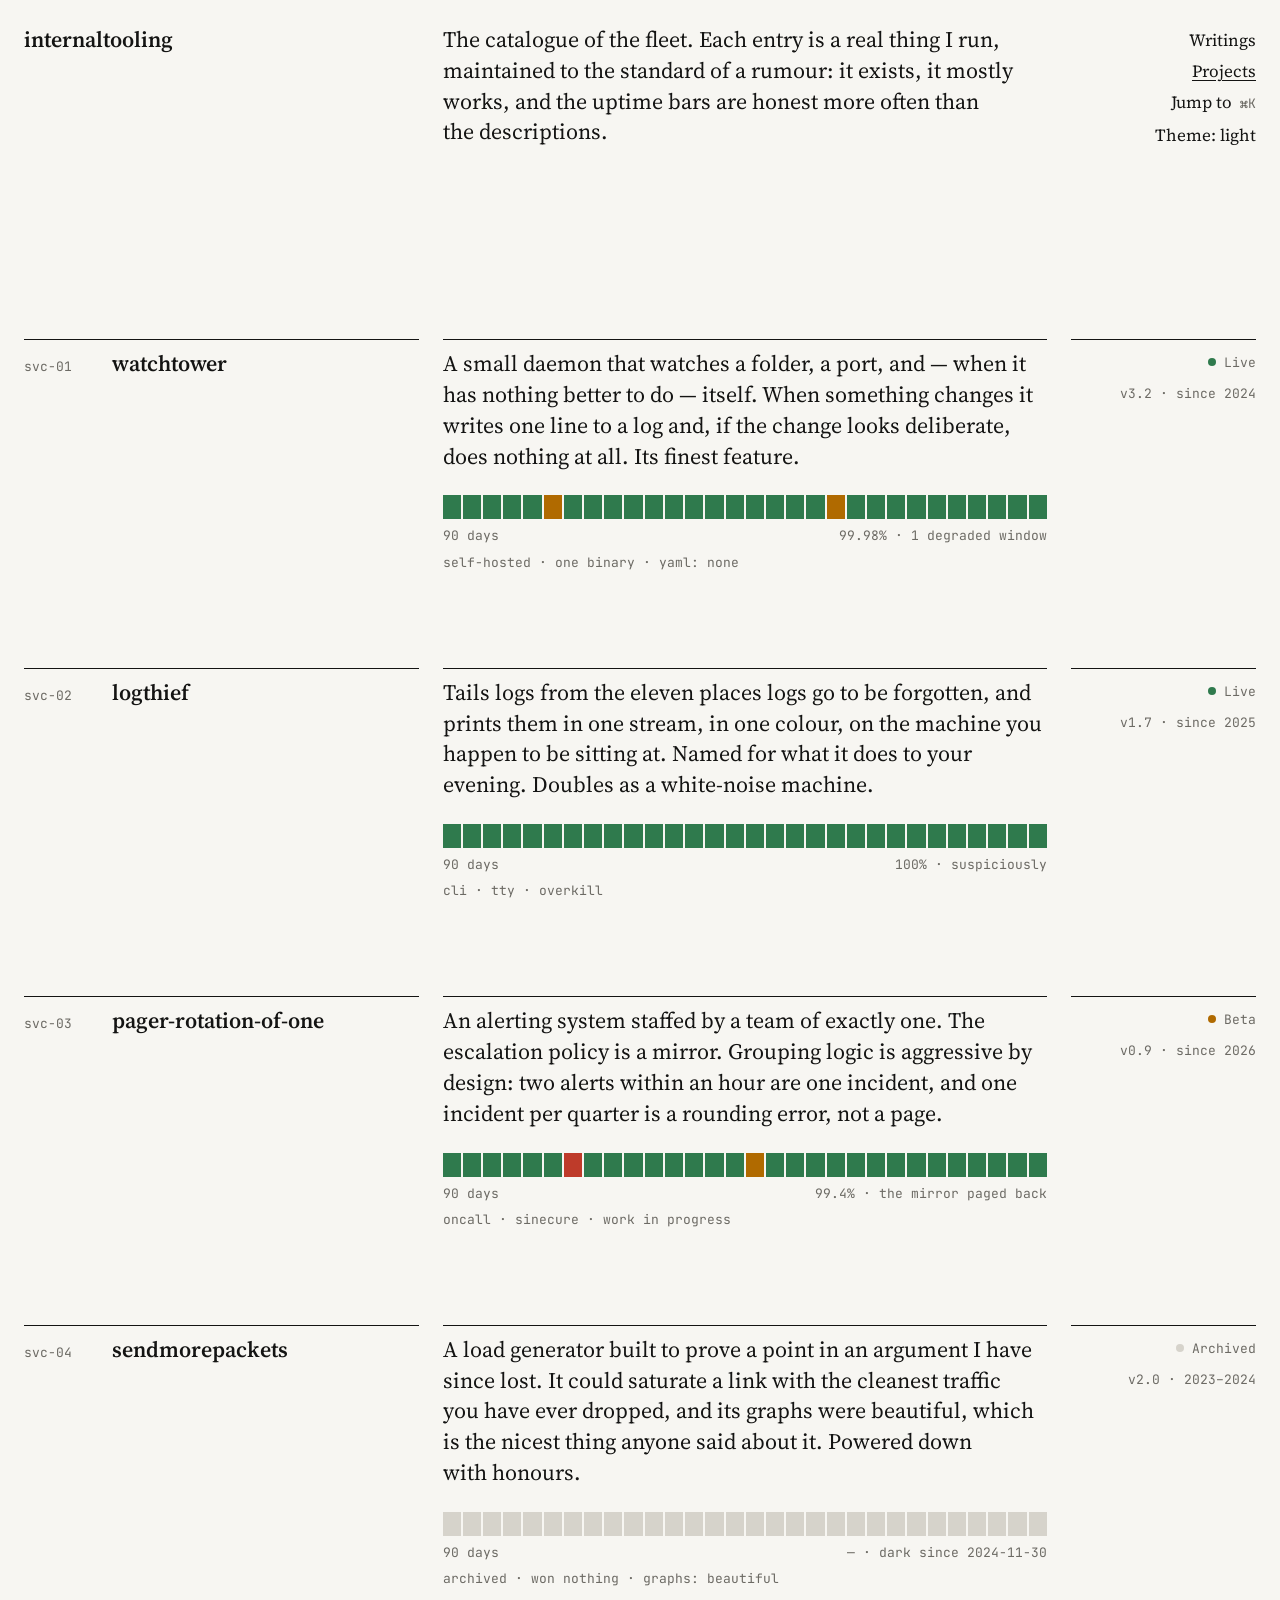
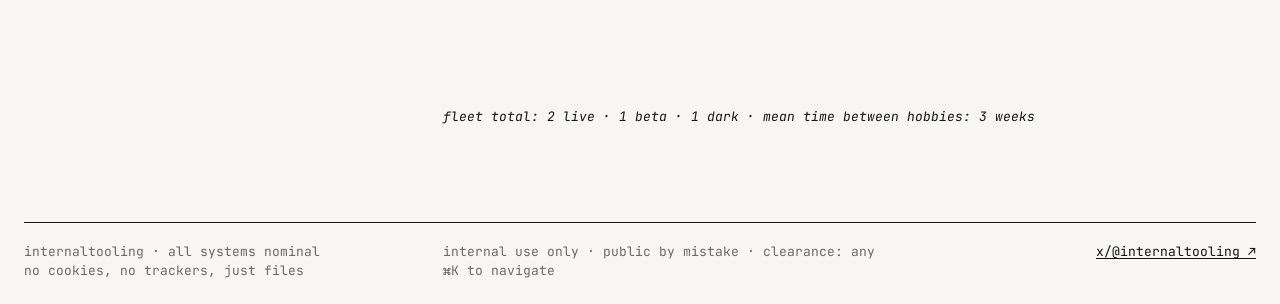
==== commit b3dea568: "Redesign as a catalog of tools after the Whole Earth Index Source Serif 4 and JetBrains Mono replace" ====
--- a/projects/index.html
+++ b/projects/index.html
@@ -5,114 +5,88 @@
 <meta name="viewport" content="width=device-width, initial-scale=1, viewport-fit=cover">
 <title>projects — internaltooling</title>
 <meta name="description" content="Projects, run as services: watchtower, logthief, pager-rotation-of-one, sendmorepackets. A catalogue of a very small fleet.">
-<meta name="theme-color" content="#dedad2" media="(prefers-color-scheme: light)">
-<meta name="theme-color" content="#0d0a10" media="(prefers-color-scheme: dark)">
+<meta name="theme-color" content="#f7f6f2" media="(prefers-color-scheme: light)">
+<meta name="theme-color" content="#000000" media="(prefers-color-scheme: dark)">
 <link rel="icon" href="/assets/favicon.svg" type="image/svg+xml">
 <script>try{var t=localStorage.getItem("theme");if(t)document.documentElement.dataset.theme=t;else if(matchMedia("(prefers-color-scheme: dark)").matches)document.documentElement.dataset.theme="dark";}catch(e){}</script>
-<link rel="preload" href="/assets/fonts/RedHatMono-Variable.woff2" as="font" type="font/woff2" crossorigin>
+<link rel="preload" href="/assets/fonts/SourceSerif4-Variable.woff2" as="font" type="font/woff2" crossorigin>
 <link rel="stylesheet" href="/assets/site.css">
 <script src="/assets/site.js" defer></script>
 </head>
 <body>
-<a class="skip" href="#main">skip to content</a>
-<div class="dots" aria-hidden="true"><i></i></div>
+<a class="skip" href="#main">Skip to content</a>
 <div class="page">
 
-<header class="bar">
-  <a class="brand" href="/">~internaltooling</a>
-  <button class="menu-btn" type="button" aria-expanded="false" aria-controls="nav"><span class="menu-label">menu</span></button>
+<header class="top grid">
+  <a class="brand" href="/">internaltooling</a>
+  <button class="menu-btn" type="button" aria-expanded="false" aria-controls="nav"><span class="menu-label">Menu</span></button>
   <nav class="nav" id="nav" aria-label="Site">
-    <span class="nav-h">directories:</span>
-    <a href="/writings/">~/writings</a>
-    <a href="/projects/" aria-current="page">~/projects</a>
-    <button class="palette-btn" type="button" aria-label="Control: open the command palette (⌘K)">control ⌘K</button>
+    <a href="/writings/">Writings</a>
+    <a href="/projects/" aria-current="page">Projects</a>
+    <button class="palette-btn" type="button" aria-label="Jump to a page (⌘K)">Jump to<kbd>⌘K</kbd></button>
+    <button class="theme-btn" type="button">Theme: light</button>
   </nav>
-  <p class="rail-note">users on this box: 1<br>one dot in the background is lit. that is the user.</p>
 </header>
 
-<main id="main" class="single">
-  <section class="box hello">
-    <pre class="banner" aria-hidden="true"> ._  ._ _  o  _   _ _|_  _
- |_) | (_) | (/_ (_  |_ _>
- |        _|</pre>
-    <p class="crumbs">~/internaltooling/projects $ fleetctl status</p>
-  </section>
-  <section class="box">
-    <h1 class="lede">The catalogue of the fleet. Each entry is a real thing I run, maintained to the standard of a rumour: it exists, it mostly works, and the uptime bars are honest more often than the descriptions.</h1>
-  </section>
-  <section class="box registry" aria-label="Services">
-  <div class="box-h reg-head" aria-hidden="true"><span>projects</span><span>version · object · subject · control</span></div>
-  <ul class="rows services">
-    <li class="svc" id="svc-01">
-      <div class="row is-static">
-        <span class="c-date">v3.2 · since 2024</span>
-        <span class="c-obj">svc-01</span>
-        <h2 class="c-subj" id="svc-01-h">watchtower</h2>
-        <span class="c-ctl">Live</span>
-      </div>
-      <div class="svc-body">
-        <p>A small daemon that watches a folder, a port, and — when it has nothing better to do — itself. When something changes it writes one line to a log and, if the change looks deliberate, does nothing at all. Its finest feature.</p>
-        <div class="uptime" aria-hidden="true"><i></i><i></i><i></i><i></i><i></i><i class="w"></i><i></i><i></i><i></i><i></i><i></i><i></i><i></i><i></i><i></i><i></i><i></i><i></i><i></i><i class="w"></i><i></i><i></i><i></i><i></i><i></i><i></i><i></i><i></i><i></i><i></i></div>
-        <div class="uptime-legend"><span>90 days</span><span>99.98% · 1 degraded window</span></div>
-        <div class="tags"><span>self-hosted</span><span>one binary</span><span>yaml: none</span></div>
-      </div>
-    </li>
-    <li class="svc" id="svc-02">
-      <div class="row is-static">
-        <span class="c-date">v1.7 · since 2025</span>
-        <span class="c-obj">svc-02</span>
-        <h2 class="c-subj" id="svc-02-h">logthief</h2>
-        <span class="c-ctl">Live</span>
-      </div>
-      <div class="svc-body">
-        <p>Tails logs from the eleven places logs go to be forgotten, and prints them in one stream, in one colour, on the machine you happen to be sitting at. Named for what it does to your evening. Doubles as a white-noise machine.</p>
-        <div class="uptime" aria-hidden="true"><i></i><i></i><i></i><i></i><i></i><i></i><i></i><i></i><i></i><i></i><i></i><i></i><i></i><i></i><i></i><i></i><i></i><i></i><i></i><i></i><i></i><i></i><i></i><i></i><i></i><i></i><i></i><i></i><i></i><i></i></div>
-        <div class="uptime-legend"><span>90 days</span><span>100% · suspiciously</span></div>
-        <div class="tags"><span>cli</span><span>tty</span><span>overkill</span></div>
-      </div>
-    </li>
-    <li class="svc" id="svc-03">
-      <div class="row is-static">
-        <span class="c-date">v0.9 · since 2026</span>
-        <span class="c-obj">svc-03</span>
-        <h2 class="c-subj" id="svc-03-h">pager-rotation-of-one</h2>
-        <span class="c-ctl">Beta</span>
-      </div>
-      <div class="svc-body">
-        <p>An alerting system staffed by a team of exactly one. The escalation policy is a mirror. Grouping logic is aggressive by design: two alerts within an hour are one incident, and one incident per quarter is a rounding error, not a page.</p>
-        <div class="uptime" aria-hidden="true"><i></i><i></i><i></i><i></i><i></i><i></i><i class="e"></i><i></i><i></i><i></i><i></i><i></i><i></i><i></i><i></i><i class="w"></i><i></i><i></i><i></i><i></i><i></i><i></i><i></i><i></i><i></i><i></i><i></i><i></i><i></i><i></i></div>
-        <div class="uptime-legend"><span>90 days</span><span>99.4% · the mirror paged back</span></div>
-        <div class="tags"><span>oncall</span><span>sinecure</span><span>work in progress</span></div>
-      </div>
-    </li>
-    <li class="svc" id="svc-04">
-      <div class="row is-static">
-        <span class="c-date">v2.0 · 2023–2024</span>
-        <span class="c-obj">svc-04</span>
-        <h2 class="c-subj" id="svc-04-h">sendmorepackets</h2>
-        <span class="c-ctl">Archived</span>
-      </div>
-      <div class="svc-body">
-        <p>A load generator built to prove a point in an argument I have since lost. It could saturate a link with the cleanest traffic you have ever dropped, and its graphs were beautiful, which is the nicest thing anyone said about it. Powered down with honours.</p>
-        <div class="uptime" aria-hidden="true"><i class="n"></i><i class="n"></i><i class="n"></i><i class="n"></i><i class="n"></i><i class="n"></i><i class="n"></i><i class="n"></i><i class="n"></i><i class="n"></i><i class="n"></i><i class="n"></i><i class="n"></i><i class="n"></i><i class="n"></i><i class="n"></i><i class="n"></i><i class="n"></i><i class="n"></i><i class="n"></i><i class="n"></i><i class="n"></i><i class="n"></i><i class="n"></i><i class="n"></i><i class="n"></i><i class="n"></i><i class="n"></i><i class="n"></i><i class="n"></i></div>
-        <div class="uptime-legend"><span>90 days</span><span>— · dark since 2024-11-30</span></div>
-        <div class="tags"><span>archived</span><span>won nothing</span><span>graphs: beautiful</span></div>
-      </div>
-    </li>
-  </ul>
-  </section>
-  <section class="box">
-    <p class="tally">fleet total: 2 live · 1 beta · 1 dark · mean time between hobbies: 3 weeks</p>
-  </section>
+<main id="main">
+<section class="intro grid">
+  <h1 class="lede">The catalogue of the fleet. Each entry is a real thing I run, maintained to the standard of a rumour: it exists, it mostly works, and the uptime bars are honest more often than the descriptions.</h1>
+</section>
+
+
+<section class="sec grid" id="svc-01" aria-labelledby="svc-01-h">
+  <h2 class="sec-h" id="svc-01-h"><span class="mono">svc-01</span>watchtower</h2>
+  <div class="sec-b">
+    <p class="lede">A small daemon that watches a folder, a port, and — when it has nothing better to do — itself. When something changes it writes one line to a log and, if the change looks deliberate, does nothing at all. Its finest feature.</p>
+    <div class="uptime" aria-hidden="true"><i></i><i></i><i></i><i></i><i></i><i class="w"></i><i></i><i></i><i></i><i></i><i></i><i></i><i></i><i></i><i></i><i></i><i></i><i></i><i></i><i class="w"></i><i></i><i></i><i></i><i></i><i></i><i></i><i></i><i></i><i></i><i></i></div>
+    <p class="uptime-legend"><span>90 days</span><span>99.98% · 1 degraded window</span></p>
+    <p class="mono-line">self-hosted · one binary · yaml: none</p>
+  </div>
+  <p class="sec-side"><span class="state">Live</span><br>v3.2 · since 2024</p>
+</section>
+
+<section class="sec grid" id="svc-02" aria-labelledby="svc-02-h">
+  <h2 class="sec-h" id="svc-02-h"><span class="mono">svc-02</span>logthief</h2>
+  <div class="sec-b">
+    <p class="lede">Tails logs from the eleven places logs go to be forgotten, and prints them in one stream, in one colour, on the machine you happen to be sitting at. Named for what it does to your evening. Doubles as a white-noise machine.</p>
+    <div class="uptime" aria-hidden="true"><i></i><i></i><i></i><i></i><i></i><i></i><i></i><i></i><i></i><i></i><i></i><i></i><i></i><i></i><i></i><i></i><i></i><i></i><i></i><i></i><i></i><i></i><i></i><i></i><i></i><i></i><i></i><i></i><i></i><i></i></div>
+    <p class="uptime-legend"><span>90 days</span><span>100% · suspiciously</span></p>
+    <p class="mono-line">cli · tty · overkill</p>
+  </div>
+  <p class="sec-side"><span class="state">Live</span><br>v1.7 · since 2025</p>
+</section>
+
+<section class="sec grid" id="svc-03" aria-labelledby="svc-03-h">
+  <h2 class="sec-h" id="svc-03-h"><span class="mono">svc-03</span>pager-rotation-of-one</h2>
+  <div class="sec-b">
+    <p class="lede">An alerting system staffed by a team of exactly one. The escalation policy is a mirror. Grouping logic is aggressive by design: two alerts within an hour are one incident, and one incident per quarter is a rounding error, not a page.</p>
+    <div class="uptime" aria-hidden="true"><i></i><i></i><i></i><i></i><i></i><i></i><i class="e"></i><i></i><i></i><i></i><i></i><i></i><i></i><i></i><i></i><i class="w"></i><i></i><i></i><i></i><i></i><i></i><i></i><i></i><i></i><i></i><i></i><i></i><i></i><i></i><i></i></div>
+    <p class="uptime-legend"><span>90 days</span><span>99.4% · the mirror paged back</span></p>
+    <p class="mono-line">oncall · sinecure · work in progress</p>
+  </div>
+  <p class="sec-side"><span class="state warn">Beta</span><br>v0.9 · since 2026</p>
+</section>
+
+<section class="sec grid" id="svc-04" aria-labelledby="svc-04-h">
+  <h2 class="sec-h" id="svc-04-h"><span class="mono">svc-04</span>sendmorepackets</h2>
+  <div class="sec-b">
+    <p class="lede">A load generator built to prove a point in an argument I have since lost. It could saturate a link with the cleanest traffic you have ever dropped, and its graphs were beautiful, which is the nicest thing anyone said about it. Powered down with honours.</p>
+    <div class="uptime" aria-hidden="true"><i class="n"></i><i class="n"></i><i class="n"></i><i class="n"></i><i class="n"></i><i class="n"></i><i class="n"></i><i class="n"></i><i class="n"></i><i class="n"></i><i class="n"></i><i class="n"></i><i class="n"></i><i class="n"></i><i class="n"></i><i class="n"></i><i class="n"></i><i class="n"></i><i class="n"></i><i class="n"></i><i class="n"></i><i class="n"></i><i class="n"></i><i class="n"></i><i class="n"></i><i class="n"></i><i class="n"></i><i class="n"></i><i class="n"></i><i class="n"></i></div>
+    <p class="uptime-legend"><span>90 days</span><span>— · dark since 2024-11-30</span></p>
+    <p class="mono-line">archived · won nothing · graphs: beautiful</p>
+  </div>
+  <p class="sec-side"><span class="state none">Archived</span><br>v2.0 · 2023–2024</p>
+</section>
+
+<section class="sec-plain grid">
+  <p class="c-main note">fleet total: 2 live · 1 beta · 1 dark · mean time between hobbies: 3 weeks</p>
+</section>
 </main>
 
-<footer class="foot">
-  <p class="f-1">internaltooling · all systems nominal</p>
-  <p class="f-2"><a href="https://x.com/internaltooling" target="_blank" rel="noopener noreferrer">x/@internaltooling ↗</a></p>
-  <p class="f-3">no cookies, no trackers, just files</p>
-  <p class="f-4"><button class="theme-btn" type="button">theme: light</button></p>
-  <p class="f-5">internal use only · public by mistake · clearance: any</p>
-  <p class="f-6"><span class="kbd">⌘K</span> to navigate</p>
+<footer class="foot grid">
+  <p class="f-a">internaltooling · all systems nominal<br>no cookies, no trackers, just files</p>
+  <p class="f-b"><span>internal use only</span><span class="sep"> · </span><span>public by mistake</span><span class="sep"> · </span><span>clearance: any</span><br><kbd>⌘K</kbd> to navigate</p>
+  <p class="f-c"><a href="https://x.com/internaltooling" target="_blank" rel="noopener noreferrer">x/@internaltooling ↗</a></p>
 </footer>
 </div>
 </body>
--- a/assets/site.css
+++ b/assets/site.css
@@ -1,395 +1,462 @@
-/* internaltooling — the home page of a shared internal server, after tilde.town */
+/* internaltooling — a catalog of internal tools, after the Whole Earth Index (wholeearth.info) */
 
 @font-face {
-  font-family: "Red Hat Mono";
-  src: url("/assets/fonts/RedHatMono-Variable.woff2") format("woff2");
-  font-weight: 300 700;
+  font-family: "Source Serif 4";
+  src: url("/assets/fonts/SourceSerif4-Variable.woff2") format("woff2");
+  font-weight: 400 600;
   font-style: normal;
   font-display: swap;
 }
 @font-face {
-  font-family: "Red Hat Mono";
-  src: url("/assets/fonts/RedHatMono-Italic-Variable.woff2") format("woff2");
-  font-weight: 300 700;
+  font-family: "Source Serif 4";
+  src: url("/assets/fonts/SourceSerif4-Italic-Variable.woff2") format("woff2");
+  font-weight: 400 600;
   font-style: italic;
   font-display: swap;
 }
+@font-face {
+  font-family: "JetBrains Mono";
+  src: url("/assets/fonts/JetBrainsMono-Variable.woff2") format("woff2");
+  font-weight: 400 600;
+  font-style: normal;
+  font-display: swap;
+}
+@font-face {
+  font-family: "JetBrains Mono";
+  src: url("/assets/fonts/JetBrainsMono-Italic-Variable.woff2") format("woff2");
+  font-weight: 400 600;
+  font-style: italic;
+  font-display: swap;
+}
+
+/* ---- the system: every size, space and colour below comes from here ----
+
+   Grid      ≥1024px: 12 columns, 24px gutters, 24px margins
+             640–1023px: 8 columns, 24px gutters, 24px margins
+             <640px: 4 columns, 16px gutters, 16px margins
+   Columns   label = first third, main = the next half, side = the last sixth
+   Type      t1 13 mono notes · t2 17 interface · t3 22 reading · t4 36 titles
+   Space     4 · 8 · 16 · 24 · 48 · 96
+   Colour    paper, ink, mute, rule, tint + three status colours, nothing else */
 
 :root {
-  --bg: #dedad2;
-  --box: #f6f4ef;
-  --line: #c6c0b5;
-  --ink: #17161a;
-  --dim: #6a6570;
-  --link: #2430c9;
-  --dot: #c2bbaf;
-  --lit: #d9480f;
-  --ok: #1f8a3a;
-  --warn: #b26b00;
-  --err: #c62828;
-  --none: #d2ccc1;
-  --sel: #ffe08a;
-  --mono: "Red Hat Mono", ui-monospace, "DejaVu Sans Mono", Menlo, monospace;
+  --cols: 12;
+  --gutter: 24px;
+  --margin: 24px;
+  --col-label: 1 / 5;
+  --col-main: 5 / 11;
+  --col-side: 11 / 13;
+
+  --t1: 13px;
+  --t2: 17px;
+  --t3: 22px;
+  --t4: 36px;
+  --lh-tight: 1.15;
+  --lh: 1.4;
+
+  --s1: 4px;
+  --s2: 8px;
+  --s3: 16px;
+  --s4: 24px;
+  --s5: 48px;
+  --s6: 96px;
+
+  --serif: "Source Serif 4", Georgia, serif;
+  --mono: "JetBrains Mono", ui-monospace, monospace;
+
+  --paper: #f7f6f2;
+  --ink: #141413;
+  --mute: #6c6a64;
+  --rule: #141413;
+  --hair: #d6d3cb;
+  --tint: #ecebe5;
+  --ok: #2f7a4d;
+  --warn: #b06a00;
+  --err: #be3b2a;
   color-scheme: light;
 }
 :root[data-theme="dark"] {
-  --bg: #0d0a10;
-  --box: #18141c;
-  --line: #2c2532;
-  --ink: #e6e1ea;
-  --dim: #8f8698;
-  --link: #a9a4ff;
-  --dot: #2b2232;
-  --lit: #ffcf70;
-  --ok: #7fd88f;
-  --warn: #ffcb6b;
-  --err: #ff7a7a;
-  --none: #2f2836;
-  --sel: #4a3d63;
+  --paper: #000;
+  --ink: #f3f1ec;
+  --mute: #8d8a83;
+  --rule: #f3f1ec;
+  --hair: #2c2b28;
+  --tint: #151514;
+  --ok: #62c98d;
+  --warn: #f0b04a;
+  --err: #ff7d68;
   color-scheme: dark;
 }
+
+@media (max-width: 1023px) {
+  :root {
+    --cols: 8;
+    --col-label: 1 / 3;
+    --col-main: 3 / 9;
+    --col-side: 3 / 9;
+  }
+}
+@media (max-width: 639px) {
+  :root {
+    --cols: 4;
+    --gutter: 16px;
+    --margin: 16px;
+    --col-label: 1 / -1;
+    --col-main: 1 / -1;
+    --col-side: 1 / -1;
+    --t1: 12px;
+    --t2: 16px;
+    --t3: 19px;
+    --t4: 28px;
+    --s6: 48px;
+  }
+}
+
+/* ---- base ---- */
 
 * { box-sizing: border-box; }
 html { -webkit-text-size-adjust: 100%; }
 body {
   margin: 0;
-  background: var(--bg);
+  background: var(--paper);
   color: var(--ink);
-  font: 400 15px/1.6 var(--mono);
-  overflow-x: hidden;
-}
-::selection { background: var(--sel); }
-a { color: var(--link); text-underline-offset: 3px; }
-a:hover { color: var(--ink); }
-:focus-visible { outline: 2px dashed var(--lit); outline-offset: 2px; }
-button { font: inherit; color: inherit; }
-h1, h2, h3 { font-size: inherit; font-weight: 600; margin: 0; }
-p { margin: 0 0 1em; }
-p:last-child { margin-bottom: 0; }
-
-.skip { position: absolute; left: -9999px; }
-.skip:focus { left: 12px; top: 12px; z-index: 30; background: var(--box); padding: 6px 10px; }
-
-/* ---- the dot field: one dot per user, one user ---- */
-
-.dots {
-  position: fixed;
-  inset: 0;
-  z-index: -1;
-  background: radial-gradient(circle, var(--dot) 2.5px, transparent 3px) right top / 32px 32px;
-}
-.dots i {
+  font: 400 var(--t2) / var(--lh) var(--serif);
+  font-variant-numeric: oldstyle-nums proportional-nums;
+  font-optical-sizing: auto;
+  text-rendering: optimizeLegibility;
+  -webkit-font-smoothing: antialiased;
+}
+h1, h2, h3, p, ul, ol, dl, dd, figure, blockquote, pre { margin: 0; }
+h1, h2, h3 { font-weight: 400; }
+ul, ol { padding: 0; list-style: none; }
+a { color: inherit; text-decoration: underline; text-decoration-thickness: 1px; text-underline-offset: 0.18em; }
+a:hover { color: var(--mute); }
+button { font: inherit; color: inherit; background: none; border: 0; padding: 0; cursor: pointer; }
+:focus-visible { outline: 2px solid var(--ink); outline-offset: 3px; }
+::selection { background: var(--ink); color: var(--paper); }
+em { font-style: italic; }
+strong { font-weight: 600; }
+code, kbd, pre, .mono {
+  font-family: var(--mono);
+  font-variant-ligatures: none;
+  font-variant-numeric: tabular-nums lining-nums;
+}
+code { font-size: 0.82em; white-space: nowrap; hyphens: none; }
+kbd { font-size: var(--t1); }
+
+.skip { position: absolute; left: var(--margin); top: -100px; background: var(--ink); color: var(--paper); padding: var(--s2) var(--s3); z-index: 10; }
+.skip:focus { top: var(--s3); }
+
+/* ---- grid ---- */
+
+.page { position: relative; min-height: 100vh; display: flex; flex-direction: column; }
+.grid {
+  display: grid;
+  grid-template-columns: repeat(var(--cols), minmax(0, 1fr));
+  column-gap: var(--gutter);
+  padding-inline: var(--margin);
+}
+.c-label { grid-column: var(--col-label); }
+.c-main { grid-column: var(--col-main); }
+.c-side { grid-column: var(--col-side); }
+.c-full { grid-column: 1 / -1; }
+main { flex: 1; }
+
+/* ---- header: name top left, links top right, the page's opening text between ---- */
+
+.top {
   position: absolute;
-  right: 11px;
-  top: 75px;
-  width: 10px;
-  height: 10px;
-  border-radius: 50%;
-  background: var(--lit);
-  box-shadow: 0 0 10px var(--lit);
-  animation: lit 4s ease-in-out infinite;
-}
-@keyframes lit { 50% { opacity: .45; } }
-@media (prefers-reduced-motion: reduce) { .dots i { animation: none; } }
-
-/* ---- page: rail on the left, boxes on the right ---- */
-
-.page {
+  inset: 0 0 auto 0;
+  padding-top: var(--s4);
+  align-items: start;
+  z-index: 2;
+  pointer-events: none;
+}
+.top > * { pointer-events: auto; }
+.brand { grid-column: var(--col-label); justify-self: start; font-size: var(--t3); font-weight: 600; line-height: var(--lh); text-decoration: none; }
+.brand:hover { color: var(--ink); }
+.nav { grid-column: var(--col-side); justify-self: end; display: flex; flex-direction: column; align-items: flex-end; gap: var(--s1); }
+.nav a, .nav button { text-decoration: none; line-height: var(--lh); }
+@media (min-width: 1024px) {
+  /* first baselines of nav and title sit on the brand's baseline */
+  .nav { gap: 0; margin-top: calc((var(--t3) - var(--t2)) * 0.29); }
+  .nav a, .nav button { line-height: calc(var(--t3) * var(--lh)); }
+  .intro .title { margin-top: calc(var(--t3) * 0.99 - var(--t4) * 0.865); }
+}
+.nav a[aria-current="page"] { text-decoration: underline; }
+.nav a:hover, .nav button:hover { color: var(--mute); }
+.nav kbd { margin-left: var(--s2); color: var(--mute); }
+.menu-btn { display: none; }
+
+.intro { padding-top: var(--s4); padding-bottom: var(--s6); }
+.intro > * { grid-column: var(--col-main); }
+.lede { font-size: var(--t3); line-height: var(--lh); text-wrap: pretty; }
+.note { margin-top: var(--s4); font: italic 400 var(--t1) / var(--lh) var(--mono); font-variant-ligatures: none; text-wrap: pretty; }
+.kicker { margin-bottom: var(--s3); font: 400 var(--t1) / var(--lh) var(--mono); color: var(--mute); }
+.title { font-size: var(--t4); line-height: var(--lh-tight); letter-spacing: -0.01em; text-wrap: balance; margin-bottom: var(--s4); }
+
+@media (max-width: 1023px) {
+  .top { position: static; padding-bottom: var(--s5); }
+  .brand { grid-column: 1 / 5; }
+  .nav { grid-column: 5 / -1; flex-direction: row; gap: var(--s4); }
+  .intro { padding-top: 0; }
+}
+@media (max-width: 639px) {
+  .top { padding-top: var(--s3); padding-bottom: var(--s5); align-items: baseline; }
+  .brand { grid-column: 1 / 4; font-size: var(--t2); }
+  .menu-btn { display: block; grid-column: 4 / 5; justify-self: end; line-height: var(--lh); }
+  .nav {
+    display: none;
+    grid-column: 1 / -1;
+    justify-self: stretch;
+    flex-direction: column;
+    align-items: stretch;
+    gap: 0;
+    margin-top: var(--s3);
+    border-top: 1px solid var(--rule);
+  }
+  .nav.open { display: flex; }
+  .nav a, .nav button { padding: var(--s2) 0; border-bottom: 1px solid var(--hair); text-align: left; }
+  .nav .palette-btn { display: flex; justify-content: space-between; align-items: baseline; }
+}
+
+/* ---- the ruled index: one cell per entry, rules on the gutter centres ---- */
+
+.index {
+  /* one column of the page grid; cells span three of them, rules sit half a gutter before a column */
+  --c: calc((100% - 11 * var(--gutter)) / 12);
+  margin-inline: var(--margin);
+  border-block: 1px solid var(--rule);
   display: grid;
-  grid-template-columns: 220px minmax(0, 1fr);
-  grid-template-rows: 1fr auto;
-  column-gap: 32px;
-  max-width: 1420px;
-  padding: 16px 48px 32px 16px;
-  min-height: 100vh;
-}
-.bar {
-  grid-row: 1 / span 2;
-  position: sticky;
-  top: 16px;
-  align-self: start;
-  text-align: right;
-  padding-top: 4px;
-}
-.brand { display: block; font-weight: 600; color: var(--ink); text-decoration: none; }
-.brand[aria-current="page"]::before { content: "> "; color: var(--lit); }
-.nav { display: flex; flex-direction: column; align-items: flex-end; margin-top: 18px; }
-.nav-h, .rail-h { color: var(--dim); }
-.nav a, .palette-btn { line-height: 1.6; }
-.nav a[aria-current="page"] { color: var(--ink); text-decoration-style: double; }
-.palette-btn {
-  margin-top: 10px;
-  padding: 0;
-  border: 0;
-  background: none;
-  color: var(--link);
-  text-decoration: underline;
-  text-underline-offset: 3px;
-  cursor: pointer;
-}
-.palette-btn:hover { color: var(--ink); }
-.rail-note { margin-top: 18px; color: var(--dim); font-size: 13px; }
-.menu-btn { display: none; }
-
-main { min-width: 0; }
-
-/* ---- boxes ---- */
-
-.box {
-  background: var(--box);
-  border: 1px solid var(--line);
-  padding: 14px 16px;
-  margin-bottom: 16px;
-}
-.box-h {
+  grid-template-columns:
+    calc(3 * var(--c) + 2.5 * var(--gutter))
+    repeat(2, calc(3 * var(--c) + 3 * var(--gutter)))
+    calc(3 * var(--c) + 2.5 * var(--gutter));
+}
+.index > li { display: flex; min-width: 0; }
+.cell {
+  flex: 1;
+  min-width: 0;
   display: flex;
-  justify-content: space-between;
-  gap: 12px;
-  flex-wrap: wrap;
-  font-weight: 400;
-  color: var(--dim);
-  margin-bottom: 10px;
-}
-.box-h > :first-child { color: var(--ink); }
-
-.board {
-  display: grid;
-  grid-template-columns: minmax(0, 1.4fr) minmax(0, 1fr);
-  column-gap: 16px;
-  align-items: start;
-}
-.single { max-width: 860px; }
-
-.banner {
-  margin: 0 0 10px;
-  font: 500 min(17px, 2.5vw)/1.15 var(--mono);
-  color: var(--ink);
-  overflow: hidden;
-  white-space: pre;
-}
-.crumbs { color: var(--dim); margin: 0; }
-.crumbs a { color: var(--dim); }
-.lede { font-size: 19px; line-height: 1.5; font-weight: 500; }
-.lede-2 { color: var(--ink); }
-.tally { color: var(--dim); }
-
-/* ---- registry: one row per thing on the box ---- */
-
-.rows { list-style: none; margin: 0; padding: 0; }
-.rows > li + li { border-top: 1px dashed var(--line); }
+  flex-direction: column;
+  gap: var(--s1);
+  min-height: 200px;
+  padding: var(--s2) calc(var(--gutter) / 2) var(--s3);
+  border-left: 1px solid var(--rule);
+  text-decoration: none;
+}
+.index > li:nth-child(4n + 1) .cell { border-left: 0; padding-left: 0; }
+.index > li:nth-child(4n) .cell { padding-right: 0; }
+.index > li:nth-child(n + 5) .cell { border-top: 1px solid var(--rule); }
+.cell-id { display: flex; justify-content: space-between; gap: var(--s3); margin-bottom: auto; font: 400 var(--t1) / var(--lh) var(--mono); font-variant-numeric: tabular-nums lining-nums; }
+.cell-id span + span { color: var(--mute); }
+.cell-t { font-size: var(--t3); line-height: var(--lh-tight); text-wrap: balance; }
+.cell-m { font: 400 var(--t1) / var(--lh) var(--mono); color: var(--mute); }
+.state.ext::before { display: none; }
+a.cell:hover { color: var(--ink); background: var(--tint); }
+a.cell:hover .cell-t { text-decoration: underline; text-decoration-thickness: 1px; text-underline-offset: 0.18em; }
+a.cell:focus-visible { outline-offset: -2px; }
+
+@media (max-width: 1023px) {
+  .index { grid-template-columns: repeat(2, minmax(0, 1fr)); }
+  .index > li .cell { border-left: 1px solid var(--rule); padding-left: calc(var(--gutter) / 2); padding-right: calc(var(--gutter) / 2); border-top: 0; }
+  .index > li:nth-child(odd) .cell { border-left: 0; padding-left: 0; }
+  .index > li:nth-child(even) .cell { padding-right: 0; }
+  .index > li:nth-child(n + 3) .cell { border-top: 1px solid var(--rule); }
+  .cell { min-height: 168px; }
+}
+@media (max-width: 639px) {
+  .cell { min-height: 136px; }
+  .cell-t { font-size: var(--t2); }
+}
+
+/* ---- sections: label in the first third, text in the middle ---- */
+
+.sec { padding-top: var(--s6); align-items: start; font-size: var(--t3); }
+.sec-h, .sec-b, .sec-side { border-top: 1px solid var(--rule); padding-top: var(--s2); }
+.sec-h { grid-column: var(--col-label); font-size: var(--t3); font-weight: 600; line-height: var(--lh); }
+.sec-h a { text-decoration: none; }
+.sec-h a:hover { text-decoration: underline; color: var(--ink); }
+.sec-h .mono { display: inline-block; min-width: 5.5em; margin-right: var(--s3); font-size: var(--t1); font-weight: 400; color: var(--mute); }
+.sec-b { grid-column: var(--col-main); }
+.sec-plain { padding-top: var(--s6); }
+.sec-b > * + * { margin-top: var(--s4); }
+.sec-b .lede + .mono-line, .sec-b p + .mono-line, .sec-b > .uptime-legend { margin-top: var(--s2); }
+.sec-side { grid-column: var(--col-side); text-align: right; font: 400 var(--t1) / calc(var(--t3) * var(--lh)) var(--mono); color: var(--mute); }
+@media (max-width: 1023px) {
+  .sec { row-gap: var(--s2); }
+  .sec-side { border-top: 0; padding-top: 0; text-align: left; line-height: var(--lh); }
+}
+@media (max-width: 639px) {
+  .sec-b { border-top: 0; padding-top: 0; }
+}
+.mono-line { font: 400 var(--t1) / var(--lh) var(--mono); font-variant-ligatures: none; color: var(--mute); }
+.mono-line a { color: var(--ink); }
+
+/* tables of record: hairline rows, tabular figures */
+.kv { display: grid; grid-template-columns: minmax(0, 1fr) minmax(0, 2fr); margin-top: calc(-1 * var(--s2)); }
+.kv dt, .kv dd { padding: var(--s2) 0; border-bottom: 1px solid var(--hair); }
+.kv dt { color: var(--mute); }
+.kv dd.num { font-variant-numeric: tabular-nums lining-nums; }
+.state { display: inline-flex; align-items: baseline; gap: var(--s2); }
+.state::before { content: ""; width: 8px; height: 8px; border-radius: 50%; background: var(--ok); transform: translateY(-1px); }
+.state.warn::before { background: var(--warn); }
+.state.err::before { background: var(--err); }
+.state.none::before { background: var(--hair); }
+
+.checks { margin-top: calc(-1 * var(--s2)); }
+.checks li { display: grid; grid-template-columns: 64px minmax(0, 1fr); column-gap: var(--s3); align-items: baseline; padding: var(--s2) 0; border-bottom: 1px solid var(--hair); }
+.checks .tag { font: 500 var(--t2) / var(--lh) var(--mono); color: var(--ok); }
+.checks .warn .tag { color: var(--warn); }
+
+
+/* registry rows (home and writings): date, object, subject, control */
+.rows { border-top: 1px solid var(--rule); }
 .row {
   display: grid;
-  grid-template-columns: 10.5ch 9ch minmax(0, 1fr) auto;
-  column-gap: 14px;
-  padding: 8px 0;
-  color: var(--ink);
+  grid-template-columns: 112px 96px minmax(0, 1fr) auto;
+  column-gap: var(--s3);
+  align-items: baseline;
+  padding: var(--s2) 0;
+  border-bottom: 1px solid var(--hair);
   text-decoration: none;
 }
-.c-date, .c-obj { color: var(--dim); }
-.c-subj { color: var(--link); text-decoration: underline; text-underline-offset: 3px; }
-.row:hover .c-subj { color: var(--ink); }
-.row.is-static .c-subj { color: var(--ink); text-decoration: none; font-weight: 600; }
-.c-ctl::before { content: "["; color: var(--dim); }
-.c-ctl::after { content: "]"; color: var(--dim); }
-.c-sum { grid-column: 3 / -1; color: var(--dim); font-size: 14px; }
-.reg-head { font-size: 13px; }
-
-/* ---- operator record, health checks ---- */
-
-.kv { display: grid; grid-template-columns: 10ch minmax(0, 1fr); gap: 2px 12px; margin: 0; }
-.kv dt { color: var(--dim); }
-.kv dd { margin: 0; }
-.num { font-variant-numeric: tabular-nums; }
-.pill { color: var(--ok); }
-.pill::before { content: ""; display: inline-block; width: 8px; height: 8px; margin-right: 8px; border-radius: 50%; background: currentColor; }
-.upline { font-size: 17px; text-align: right; font-variant-numeric: tabular-nums; }
-
-.checks { list-style: none; margin: 0; padding: 0; }
-.checks li { display: grid; grid-template-columns: 7ch minmax(0, 1fr); }
-.tag { color: var(--ok); }
-.tag::before { content: "["; color: var(--dim); }
-.tag::after { content: "]"; color: var(--dim); }
-.checks .warn .tag { color: var(--warn); }
+.row .r-date, .row .r-obj, .row .r-ctl { font: 400 var(--t1) / var(--lh) var(--mono); font-variant-numeric: tabular-nums lining-nums; color: var(--mute); }
+a.row:hover { color: var(--ink); }
+a.row:hover .r-subj { text-decoration: underline; text-decoration-thickness: 1px; text-underline-offset: 0.18em; }
+@media (max-width: 639px) {
+  .row { grid-template-columns: 96px minmax(0, 1fr); row-gap: 0; }
+  .row .r-obj { grid-column: 2; grid-row: 1; }
+  .row .r-subj { grid-column: 1 / -1; }
+  .row .r-ctl { display: none; }
+}
 
 /* ---- services ---- */
 
-.svc-body { margin-top: 6px; }
-.uptime { display: flex; gap: 3px; height: 26px; margin: 14px 0 6px; }
+.uptime { display: flex; gap: 2px; height: 24px; }
 .uptime i { flex: 1; background: var(--ok); }
 .uptime i.w { background: var(--warn); }
 .uptime i.e { background: var(--err); }
-.uptime i.n { background: var(--none); }
-.uptime-legend { display: flex; justify-content: space-between; gap: 12px; color: var(--dim); font-size: 13px; }
-.tags { display: flex; flex-wrap: wrap; gap: 6px; margin-top: 12px; }
-.tags span { border: 1px solid var(--line); padding: 0 8px; font-size: 13px; color: var(--dim); }
-
-/* ---- filings: a document in one box ---- */
-
-.sheet-head {
-  display: flex;
-  justify-content: space-between;
-  align-items: flex-start;
-  gap: 16px;
-  flex-wrap: wrap;
-  border-bottom: 1px dashed var(--line);
-  padding-bottom: 12px;
-  margin-bottom: 14px;
-}
-.sheet-meta { display: grid; grid-template-columns: 10ch minmax(0, 1fr); gap: 0 12px; margin: 0; }
-.sheet-meta dt { color: var(--dim); }
-.sheet-meta dd { margin: 0; }
-.sheet-ctl { display: flex; gap: 14px; }
-.sheet-ctl a::before { content: "["; color: var(--dim); }
-.sheet-ctl a::after { content: "]"; color: var(--dim); }
-.stamp { color: var(--ok); text-transform: uppercase; letter-spacing: .06em; }
-.sheet h1 { font-size: 22px; line-height: 1.35; margin: 14px 0 12px; }
-.doc-body { max-width: 72ch; }
-.doc-body h2 { margin: 2em 0 .6em; }
-.doc-body h2::before { content: "## "; color: var(--dim); }
-.doc-body ul, .doc-body ol { padding-left: 3ch; }
-.doc-body li { margin-bottom: .4em; }
-.doc-body blockquote { margin: 1em 0; padding-left: 2ch; border-left: 2px solid var(--lit); color: var(--dim); }
-code { font-family: var(--mono); font-size: .95em; }
-:not(pre) > code { background: var(--bg); padding: 0 4px; }
-pre {
-  background: var(--bg);
-  border: 1px solid var(--line);
-  padding: 12px 14px;
+.uptime i.n { background: var(--hair); }
+.uptime-legend { display: flex; justify-content: space-between; gap: var(--s3); font: 400 var(--t1) / var(--lh) var(--mono); font-variant-numeric: tabular-nums lining-nums; color: var(--mute); }
+
+/* ---- documents ---- */
+
+.meta { --c: calc((100% - 11 * var(--gutter)) / 12); margin-inline: var(--margin); border-block: 1px solid var(--rule); display: grid; grid-template-columns: calc(4 * var(--c) + 3.5 * var(--gutter)) calc(6 * var(--c) + 6 * var(--gutter)) calc(2 * var(--c) + 1.5 * var(--gutter)); }
+.meta > div { padding: var(--s2) calc(var(--gutter) / 2) var(--s3); min-width: 0; }
+.meta > div:first-child { padding-left: 0; }
+.meta > div:last-child { padding-right: 0; }
+.meta > div + div { border-left: 1px solid var(--rule); }
+.meta dt { font: 400 var(--t1) / var(--lh) var(--mono); color: var(--mute); margin-bottom: var(--s1); }
+.meta dd { overflow-wrap: anywhere; }
+@media (max-width: 1023px) {
+  .meta { grid-template-columns: repeat(3, minmax(0, 1fr)); }
+}
+@media (max-width: 639px) {
+  .meta { grid-template-columns: minmax(0, 1fr); }
+  .meta > div { display: grid; grid-template-columns: minmax(0, 1fr) minmax(0, 2fr); align-items: baseline; padding: var(--s2) 0; }
+  .meta > div + div { border-left: 0; border-top: 1px solid var(--hair); }
+  .meta dt { margin-bottom: 0; }
+}
+
+
+.doc { padding-top: var(--s6); counter-reset: sec; }
+.doc-body { grid-column: var(--col-main); position: relative; font-size: var(--t3); line-height: var(--lh); }
+.doc-body p { text-wrap: pretty; }
+.doc-body > p + p { text-indent: 1.5em; }
+.doc-body h2 {
+  counter-increment: sec;
+  position: absolute;
+  left: calc(-1 * (100% / 6 * 4 + var(--gutter) * 4 / 6));
+  width: calc(100% / 6 * 4 - var(--gutter) / 3);
+  font-size: inherit;
+  font-weight: 600;
+  line-height: inherit;
+}
+.doc-body h2::before { content: counter(sec); display: inline-block; width: 2em; font: 400 var(--t1) / 1 var(--mono); font-variant-numeric: tabular-nums lining-nums; color: var(--mute); }
+.doc-body > * + * { margin-top: var(--s4); }
+.doc-body > p + p { margin-top: 0; }
+.doc-body > h2, .doc-body > h2 + * { margin-top: var(--s5); }
+.doc-body > h2:first-child, .doc-body > h2:first-child + * { margin-top: 0; }
+.doc-body li { position: relative; padding-left: 1.5em; }
+.doc-body li + li { margin-top: var(--s2); }
+.doc-body ul > li::before { content: "—"; position: absolute; left: 0; color: var(--mute); }
+.doc-body ol { counter-reset: item; }
+.doc-body ol > li { counter-increment: item; }
+.doc-body ol > li::before { content: counter(item) "."; position: absolute; left: 0; font-variant-numeric: lining-nums; color: var(--mute); }
+.doc-body blockquote { padding-left: 1.5em; font-style: italic; }
+.doc-body pre {
+  padding: var(--s3) var(--s4);
+  background: var(--tint);
   overflow-x: auto;
-  font-size: 13.5px;
-  line-height: 1.5;
-}
-.doc-foot { margin-top: 24px; padding-top: 12px; border-top: 1px dashed var(--line); color: var(--dim); font-size: 14px; }
-.kbd { border: 1px solid var(--line); padding: 0 5px; font-size: .9em; }
-
-/* ---- footer: a row of 88x31 badges ---- */
-
-.foot {
-  grid-column: 2;
-  display: flex;
-  flex-wrap: wrap;
-  gap: 8px;
-  margin-top: 8px;
-}
-.foot p {
-  display: flex;
-  align-items: center;
-  height: 31px;
-  margin: 0;
-  padding: 0 10px 0 0;
-  border: 1px solid var(--line);
-  background: var(--box);
-  font-size: 12px;
-  color: var(--dim);
-  white-space: nowrap;
-}
-.foot p::before {
-  content: "";
-  align-self: stretch;
-  width: 10px;
-  margin-right: 10px;
-  background: var(--line);
-}
-.foot .f-1::before { background: var(--ok); }
-.foot .f-5::before { background: var(--lit); }
-.theme-btn { padding: 0; border: 0; background: none; font-size: 12px; color: var(--link); text-decoration: underline; text-underline-offset: 3px; cursor: pointer; }
+  font-size: var(--t1);
+  line-height: 1.6;
+  hyphens: none;
+}
+.doc-body pre code { font-size: inherit; white-space: inherit; }
+@media (max-width: 1023px) {
+  .doc-body h2 { left: calc(-1 * (100% / 6 * 2 + var(--gutter) / 3)); width: calc(100% / 6 * 2 - var(--gutter) * 2 / 3); font-size: var(--t2); }
+}
+@media (max-width: 639px) {
+  .doc-body { font-size: var(--t2); }
+  .doc-body h2 { position: static; width: auto; font-size: var(--t2); font-weight: 600; }
+  .doc-body > h2 + * { margin-top: var(--s2); }
+  .doc-body pre { margin-inline: calc(-1 * var(--margin)); padding-inline: var(--margin); }
+}
+
+.doc-foot { padding-top: var(--s6); }
+.doc-foot p { grid-column: var(--col-main); padding-top: var(--s3); border-top: 1px solid var(--rule); }
+
+/* ---- footer ---- */
+
+.foot { margin-top: var(--s6); padding-bottom: var(--s4); row-gap: var(--s1); font-size: var(--t1); line-height: var(--lh); }
+.foot::before { content: ""; grid-column: 1 / -1; border-top: 1px solid var(--rule); margin-bottom: var(--s3); }
+.foot p { font-family: var(--mono); font-variant-ligatures: none; color: var(--mute); }
+.foot a { color: var(--ink); }
+.f-a { grid-column: var(--col-label); }
+.f-b { grid-column: var(--col-main); }
+.f-c { grid-column: var(--col-side); justify-self: end; text-align: right; }
+@media (max-width: 1023px) {
+  .f-a { grid-column: 1 / 4; }
+  .f-b { grid-column: 4 / 9; }
+  .f-c { grid-column: 1 / -1; justify-self: start; text-align: left; }
+}
+@media (max-width: 639px) {
+  .f-a, .f-b, .f-c { grid-column: 1 / -1; }
+  .f-b .sep { display: none; }
+  .f-b span { display: block; }
+}
 
 /* ---- command palette ---- */
 
 .palette {
-  width: min(560px, calc(100vw - 32px));
+  width: min(560px, calc(100vw - 2 * var(--margin)));
   margin: 12vh auto auto;
   padding: 0;
-  border: 1px solid var(--line);
-  background: var(--box);
+  border: 1px solid var(--rule);
+  background: var(--paper);
   color: var(--ink);
 }
-.palette::backdrop { background: rgba(0, 0, 0, .5); }
+.palette::backdrop { background: rgba(0, 0, 0, 0.4); }
 .palette input {
+  display: block;
   width: 100%;
-  padding: 12px 14px;
+  padding: var(--s3);
   border: 0;
-  border-bottom: 1px dashed var(--line);
-  background: none;
+  border-bottom: 1px solid var(--rule);
+  background: transparent;
   color: var(--ink);
-  font: inherit;
+  font: 400 var(--t3) / var(--lh) var(--serif);
   outline: none;
 }
-.palette input::placeholder { color: var(--dim); }
-.palette ul { list-style: none; margin: 0; padding: 6px 0; max-height: 60vh; overflow-y: auto; }
-.palette a { display: flex; justify-content: space-between; gap: 12px; padding: 4px 14px; color: var(--ink); text-decoration: none; }
+.palette input::placeholder { color: var(--mute); }
+.palette ul { max-height: 60vh; overflow-y: auto; padding-block: var(--s2); }
+.palette a { display: flex; justify-content: space-between; align-items: baseline; gap: var(--s3); padding: var(--s2) var(--s3); text-decoration: none; }
 .palette a b { font-weight: 400; }
-.palette a span { color: var(--dim); }
-.palette a.active, .palette a:hover { background: var(--bg); }
-.palette a.active b::before { content: "> "; color: var(--lit); }
-.palette .empty { padding: 4px 14px; color: var(--dim); }
-
-/* ---- narrow screens ---- */
-
-@media (max-width: 1080px) {
-  .board { grid-template-columns: minmax(0, 1fr); }
-}
-
-@media (max-width: 760px) {
-  body { font-size: 14px; }
-  .page { display: block; padding: 0 12px 24px; }
-  .bar {
-    position: sticky;
-    top: 0;
-    z-index: 10;
-    display: flex;
-    justify-content: space-between;
-    align-items: center;
-    margin: 0 -12px 12px;
-    padding: 10px 12px;
-    background: var(--box);
-    border-bottom: 1px solid var(--line);
-    text-align: left;
-  }
-  .menu-btn {
-    display: block;
-    padding: 0 8px;
-    border: 1px solid var(--line);
-    background: var(--bg);
-    cursor: pointer;
-  }
-  .menu-btn::before { content: "["; color: var(--dim); }
-  .menu-btn::after { content: "]"; color: var(--dim); }
-  .nav {
-    display: none;
-    position: absolute;
-    top: 100%;
-    right: 0;
-    left: 0;
-    margin: 0;
-    padding: 12px;
-    align-items: flex-start;
-    background: var(--box);
-    border-bottom: 1px solid var(--line);
-  }
-  .nav.open { display: flex; }
-  .nav a, .palette-btn { padding: 4px 0; }
-  .rail-note { display: none; }
-  .dots i { display: none; }
-  .lede { font-size: 17px; }
-  .row { grid-template-columns: auto minmax(0, 1fr) auto; }
-  .row .c-date { grid-column: 1 / -1; grid-row: 2; font-size: 13px; }
-  .row .c-subj { grid-column: 2; }
-  .c-sum { grid-column: 1 / -1; }
-  .reg-head { display: none; }
-  .upline { text-align: left; font-size: 15px; }
-  .foot p { white-space: normal; height: auto; min-height: 31px; }
-}
-
-/* ---- services: the version sits under the name ---- */
-
-.services .row { grid-template-columns: 7ch minmax(0, 1fr) auto; }
-.services .row .c-date { grid-column: 2; grid-row: 2; font-size: 13px; }
-.services .row .c-subj { grid-column: 2; grid-row: 1; }
-.services .row .c-ctl { grid-column: 3; grid-row: 1; }
-.services .row .c-obj { grid-column: 1; grid-row: 1; }
-.svc { padding-bottom: 14px; }
-.svc-body { padding-left: calc(7ch + 14px); }
-@media (max-width: 760px) {
-  .svc-body { padding-left: 0; }
-}
+.palette a span { font: 400 var(--t1) / var(--lh) var(--mono); color: var(--mute); }
+.palette a.active, .palette a:hover { background: var(--tint); color: var(--ink); }
+.palette .empty { padding: var(--s2) var(--s3); color: var(--mute); }
+
+@media (prefers-reduced-motion: no-preference) {
+  a, .cell, .row { transition: color 0.12s, background-color 0.12s; }
+}
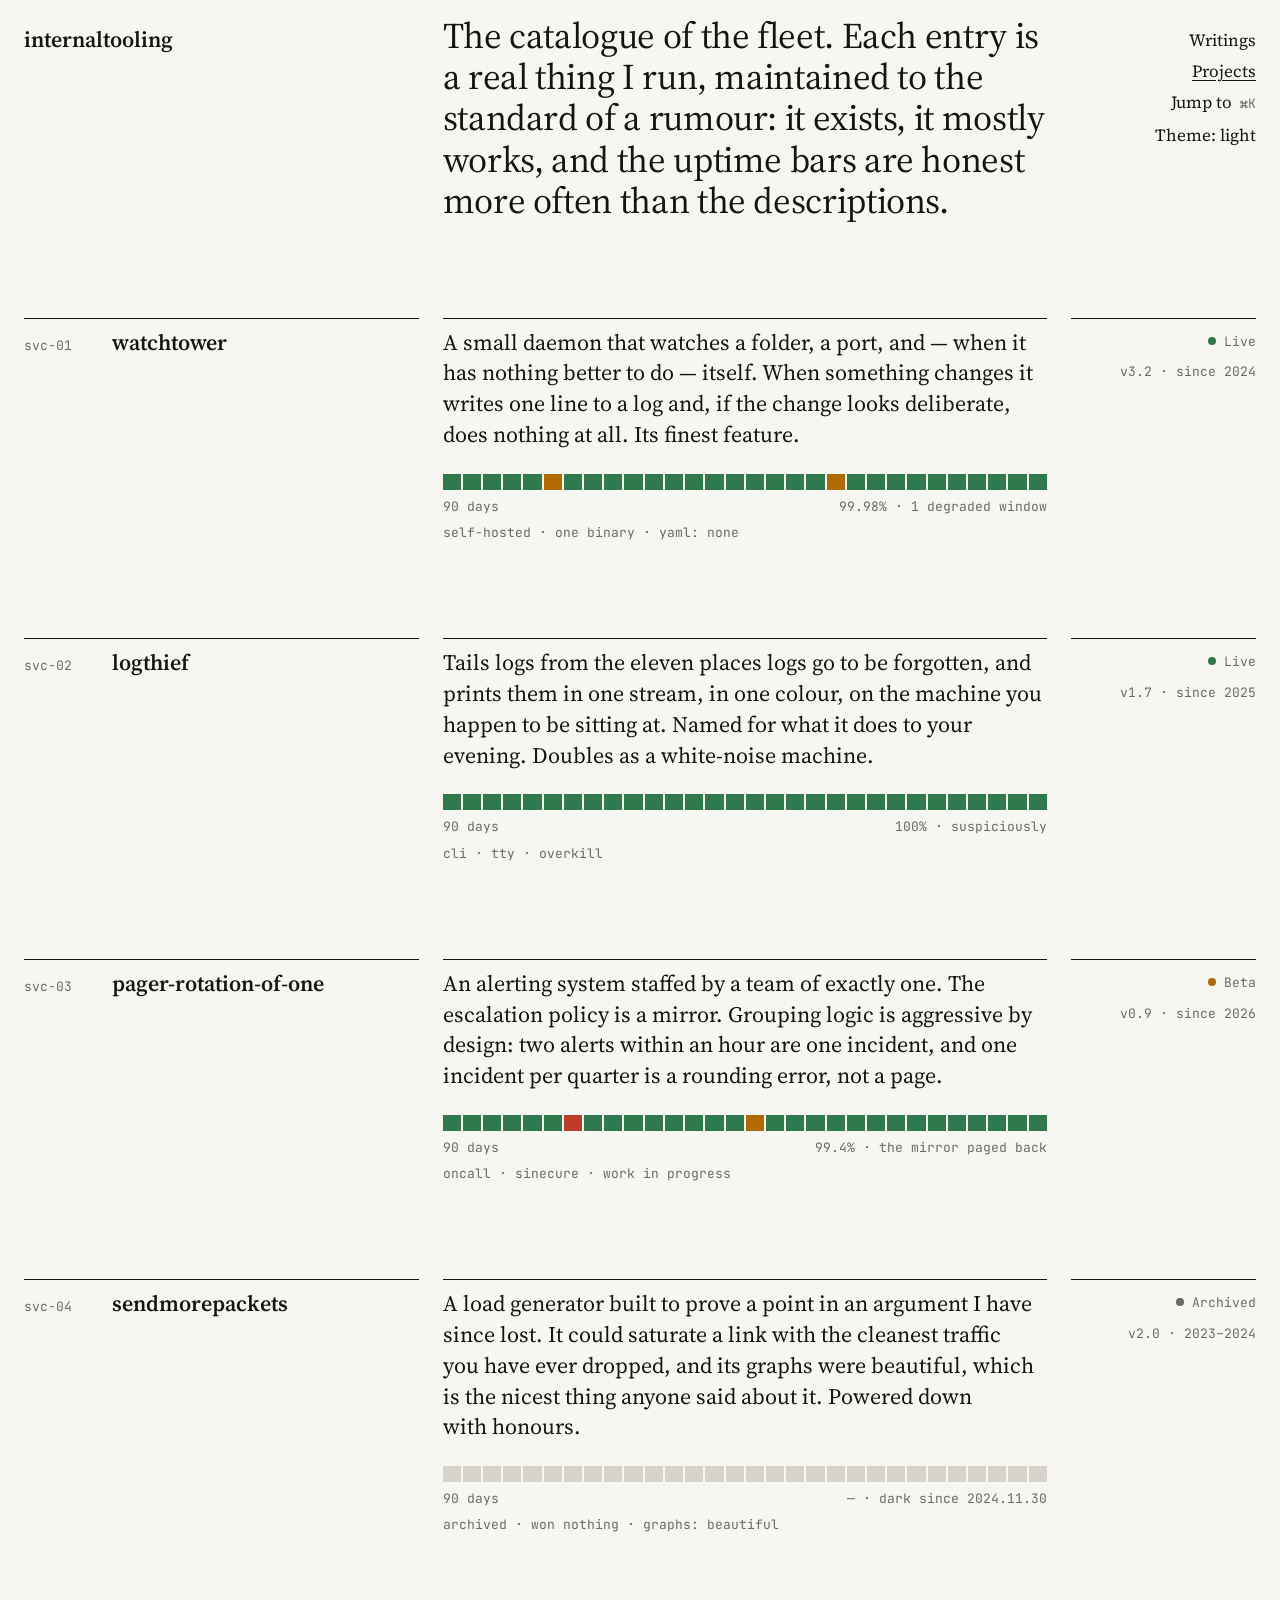
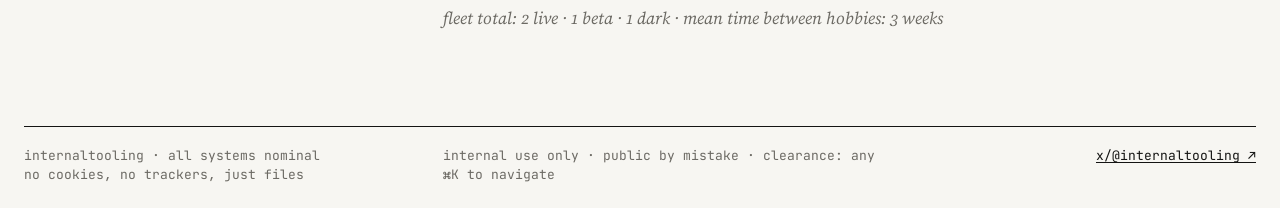
==== commit f5f7b7cb: "Fix the flaws two fresh-eyes reviews found Cells align to the 12-column grid with full-height rules." ====
--- a/projects/index.html
+++ b/projects/index.html
@@ -6,7 +6,7 @@
 <title>projects — internaltooling</title>
 <meta name="description" content="Projects, run as services: watchtower, logthief, pager-rotation-of-one, sendmorepackets. A catalogue of a very small fleet.">
 <meta name="theme-color" content="#f7f6f2" media="(prefers-color-scheme: light)">
-<meta name="theme-color" content="#000000" media="(prefers-color-scheme: dark)">
+<meta name="theme-color" content="#0d0d0c" media="(prefers-color-scheme: dark)">
 <link rel="icon" href="/assets/favicon.svg" type="image/svg+xml">
 <script>try{var t=localStorage.getItem("theme");if(t)document.documentElement.dataset.theme=t;else if(matchMedia("(prefers-color-scheme: dark)").matches)document.documentElement.dataset.theme="dark";}catch(e){}</script>
 <link rel="preload" href="/assets/fonts/SourceSerif4-Variable.woff2" as="font" type="font/woff2" crossorigin>
@@ -72,7 +72,7 @@
   <div class="sec-b">
     <p class="lede">A load generator built to prove a point in an argument I have since lost. It could saturate a link with the cleanest traffic you have ever dropped, and its graphs were beautiful, which is the nicest thing anyone said about it. Powered down with honours.</p>
     <div class="uptime" aria-hidden="true"><i class="n"></i><i class="n"></i><i class="n"></i><i class="n"></i><i class="n"></i><i class="n"></i><i class="n"></i><i class="n"></i><i class="n"></i><i class="n"></i><i class="n"></i><i class="n"></i><i class="n"></i><i class="n"></i><i class="n"></i><i class="n"></i><i class="n"></i><i class="n"></i><i class="n"></i><i class="n"></i><i class="n"></i><i class="n"></i><i class="n"></i><i class="n"></i><i class="n"></i><i class="n"></i><i class="n"></i><i class="n"></i><i class="n"></i><i class="n"></i></div>
-    <p class="uptime-legend"><span>90 days</span><span>— · dark since 2024-11-30</span></p>
+    <p class="uptime-legend"><span>90 days</span><span>— · dark since 2024.11.30</span></p>
     <p class="mono-line">archived · won nothing · graphs: beautiful</p>
   </div>
   <p class="sec-side"><span class="state none">Archived</span><br>v2.0 · 2023–2024</p>
@@ -85,7 +85,7 @@
 
 <footer class="foot grid">
   <p class="f-a">internaltooling · all systems nominal<br>no cookies, no trackers, just files</p>
-  <p class="f-b"><span>internal use only</span><span class="sep"> · </span><span>public by mistake</span><span class="sep"> · </span><span>clearance: any</span><br><kbd>⌘K</kbd> to navigate</p>
+  <p class="f-b"><span>internal use only</span><span class="sep"> · </span><span>public by mistake</span><span class="sep"> · </span><span>clearance: any</span><br><span class="keys"><kbd>⌘K</kbd> to navigate</span></p>
   <p class="f-c"><a href="https://x.com/internaltooling" target="_blank" rel="noopener noreferrer">x/@internaltooling ↗</a></p>
 </footer>
 </div>
--- a/assets/site.css
+++ b/assets/site.css
@@ -19,13 +19,6 @@
   src: url("/assets/fonts/JetBrainsMono-Variable.woff2") format("woff2");
   font-weight: 400 600;
   font-style: normal;
-  font-display: swap;
-}
-@font-face {
-  font-family: "JetBrains Mono";
-  src: url("/assets/fonts/JetBrainsMono-Italic-Variable.woff2") format("woff2");
-  font-weight: 400 600;
-  font-style: italic;
   font-display: swap;
 }
 
@@ -76,15 +69,15 @@
   color-scheme: light;
 }
 :root[data-theme="dark"] {
-  --paper: #000;
-  --ink: #f3f1ec;
-  --mute: #8d8a83;
-  --rule: #f3f1ec;
-  --hair: #2c2b28;
-  --tint: #151514;
-  --ok: #62c98d;
-  --warn: #f0b04a;
-  --err: #ff7d68;
+  --paper: #0d0d0c;
+  --ink: #e8e5de;
+  --mute: #8b8880;
+  --rule: #e8e5de;
+  --hair: #2d2c29;
+  --tint: #1a1a18;
+  --ok: #5aa77c;
+  --warn: #d39b45;
+  --err: #d9705f;
   color-scheme: dark;
 }
 
@@ -181,7 +174,7 @@
   /* first baselines of nav and title sit on the brand's baseline */
   .nav { gap: 0; margin-top: calc((var(--t3) - var(--t2)) * 0.29); }
   .nav a, .nav button { line-height: calc(var(--t3) * var(--lh)); }
-  .intro .title { margin-top: calc(var(--t3) * 0.99 - var(--t4) * 0.865); }
+  .intro .title, .intro h1.lede { margin-top: calc(var(--t3) * 0.99 - var(--t4) * 0.865); }
 }
 .nav a[aria-current="page"] { text-decoration: underline; }
 .nav a:hover, .nav button:hover { color: var(--mute); }
@@ -191,7 +184,8 @@
 .intro { padding-top: var(--s4); padding-bottom: var(--s6); }
 .intro > * { grid-column: var(--col-main); }
 .lede { font-size: var(--t3); line-height: var(--lh); text-wrap: pretty; }
-.note { margin-top: var(--s4); font: italic 400 var(--t1) / var(--lh) var(--mono); font-variant-ligatures: none; text-wrap: pretty; }
+.intro h1.lede { font-size: var(--t4); line-height: var(--lh-tight); letter-spacing: -0.01em; }
+.note { margin-top: var(--s4); font-size: var(--t2); font-style: italic; line-height: var(--lh); color: var(--mute); text-wrap: pretty; }
 .kicker { margin-bottom: var(--s3); font: 400 var(--t1) / var(--lh) var(--mono); color: var(--mute); }
 .title { font-size: var(--t4); line-height: var(--lh-tight); letter-spacing: -0.01em; text-wrap: balance; margin-bottom: var(--s4); }
 
@@ -240,7 +234,7 @@
   display: flex;
   flex-direction: column;
   gap: var(--s1);
-  min-height: 200px;
+  min-height: 152px;
   padding: var(--s2) calc(var(--gutter) / 2) var(--s3);
   border-left: 1px solid var(--rule);
   text-decoration: none;
@@ -263,10 +257,10 @@
   .index > li:nth-child(odd) .cell { border-left: 0; padding-left: 0; }
   .index > li:nth-child(even) .cell { padding-right: 0; }
   .index > li:nth-child(n + 3) .cell { border-top: 1px solid var(--rule); }
-  .cell { min-height: 168px; }
-}
-@media (max-width: 639px) {
   .cell { min-height: 136px; }
+}
+@media (max-width: 639px) {
+  .cell { min-height: 120px; }
   .cell-t { font-size: var(--t2); }
 }
 
@@ -279,22 +273,27 @@
 .sec-h a:hover { text-decoration: underline; color: var(--ink); }
 .sec-h .mono { display: inline-block; min-width: 5.5em; margin-right: var(--s3); font-size: var(--t1); font-weight: 400; color: var(--mute); }
 .sec-b { grid-column: var(--col-main); }
-.sec-plain { padding-top: var(--s6); }
+.intro + .sec { padding-top: 0; }
+.sec-plain { padding-top: var(--s5); }
 .sec-b > * + * { margin-top: var(--s4); }
 .sec-b .lede + .mono-line, .sec-b p + .mono-line, .sec-b > .uptime-legend { margin-top: var(--s2); }
 .sec-side { grid-column: var(--col-side); text-align: right; font: 400 var(--t1) / calc(var(--t3) * var(--lh)) var(--mono); color: var(--mute); }
 @media (max-width: 1023px) {
   .sec { row-gap: var(--s2); }
-  .sec-side { border-top: 0; padding-top: 0; text-align: left; line-height: var(--lh); }
-}
-@media (max-width: 639px) {
-  .sec-b { border-top: 0; padding-top: 0; }
+  .sec-h { grid-row: 1; }
+  .sec-side { grid-column: var(--col-label); grid-row: 2; border-top: 0; padding-top: 0; text-align: left; line-height: var(--lh); }
+  .sec-b { grid-row: 1 / span 3; }
+}
+@media (max-width: 639px) {
+  .sec-b { --k: calc((100% - 3 * var(--gutter)) / 4 + var(--gutter)); grid-row: 3; border-top: 0; padding-top: var(--s2); }
+  .sec-h .mono { display: block; min-width: 0; margin: 0 0 var(--s1); }
 }
 .mono-line { font: 400 var(--t1) / var(--lh) var(--mono); font-variant-ligatures: none; color: var(--mute); }
 .mono-line a { color: var(--ink); }
 
 /* tables of record: hairline rows, tabular figures */
-.kv { display: grid; grid-template-columns: minmax(0, 1fr) minmax(0, 2fr); margin-top: calc(-1 * var(--s2)); }
+.sec-b { --k: calc((100% - 5 * var(--gutter)) / 6 + var(--gutter)); }
+.kv { display: grid; grid-template-columns: var(--k) minmax(0, 1fr); margin-top: calc(-1 * var(--s2)); }
 .kv dt, .kv dd { padding: var(--s2) 0; border-bottom: 1px solid var(--hair); }
 .kv dt { color: var(--mute); }
 .kv dd.num { font-variant-numeric: tabular-nums lining-nums; }
@@ -302,10 +301,10 @@
 .state::before { content: ""; width: 8px; height: 8px; border-radius: 50%; background: var(--ok); transform: translateY(-1px); }
 .state.warn::before { background: var(--warn); }
 .state.err::before { background: var(--err); }
-.state.none::before { background: var(--hair); }
+.state.none::before { background: var(--mute); }
 
 .checks { margin-top: calc(-1 * var(--s2)); }
-.checks li { display: grid; grid-template-columns: 64px minmax(0, 1fr); column-gap: var(--s3); align-items: baseline; padding: var(--s2) 0; border-bottom: 1px solid var(--hair); }
+.checks li { display: grid; grid-template-columns: var(--k) minmax(0, 1fr); align-items: baseline; padding: var(--s2) 0; border-bottom: 1px solid var(--hair); }
 .checks .tag { font: 500 var(--t2) / var(--lh) var(--mono); color: var(--ok); }
 .checks .warn .tag { color: var(--warn); }
 
@@ -333,7 +332,7 @@
 
 /* ---- services ---- */
 
-.uptime { display: flex; gap: 2px; height: 24px; }
+.uptime { display: flex; gap: 2px; height: 16px; }
 .uptime i { flex: 1; background: var(--ok); }
 .uptime i.w { background: var(--warn); }
 .uptime i.e { background: var(--err); }
@@ -348,7 +347,7 @@
 .meta > div:last-child { padding-right: 0; }
 .meta > div + div { border-left: 1px solid var(--rule); }
 .meta dt { font: 400 var(--t1) / var(--lh) var(--mono); color: var(--mute); margin-bottom: var(--s1); }
-.meta dd { overflow-wrap: anywhere; }
+.meta dd { font: 400 var(--t2) / var(--lh) var(--mono); font-variant-numeric: tabular-nums lining-nums; overflow-wrap: anywhere; }
 @media (max-width: 1023px) {
   .meta { grid-template-columns: repeat(3, minmax(0, 1fr)); }
 }
@@ -389,8 +388,8 @@
   padding: var(--s3) var(--s4);
   background: var(--tint);
   overflow-x: auto;
-  font-size: var(--t1);
-  line-height: 1.6;
+  font-size: var(--t2);
+  line-height: var(--lh);
   hyphens: none;
 }
 .doc-body pre code { font-size: inherit; white-space: inherit; }
@@ -401,7 +400,7 @@
   .doc-body { font-size: var(--t2); }
   .doc-body h2 { position: static; width: auto; font-size: var(--t2); font-weight: 600; }
   .doc-body > h2 + * { margin-top: var(--s2); }
-  .doc-body pre { margin-inline: calc(-1 * var(--margin)); padding-inline: var(--margin); }
+  .doc-body pre { margin-inline: calc(-1 * var(--margin)); padding-inline: var(--margin); font-size: var(--t1); }
 }
 
 .doc-foot { padding-top: var(--s6); }
@@ -423,6 +422,8 @@
 }
 @media (max-width: 639px) {
   .f-a, .f-b, .f-c { grid-column: 1 / -1; }
+  .foot { row-gap: var(--s3); }
+  .foot .keys { display: none; }
   .f-b .sep { display: none; }
   .f-b span { display: block; }
 }
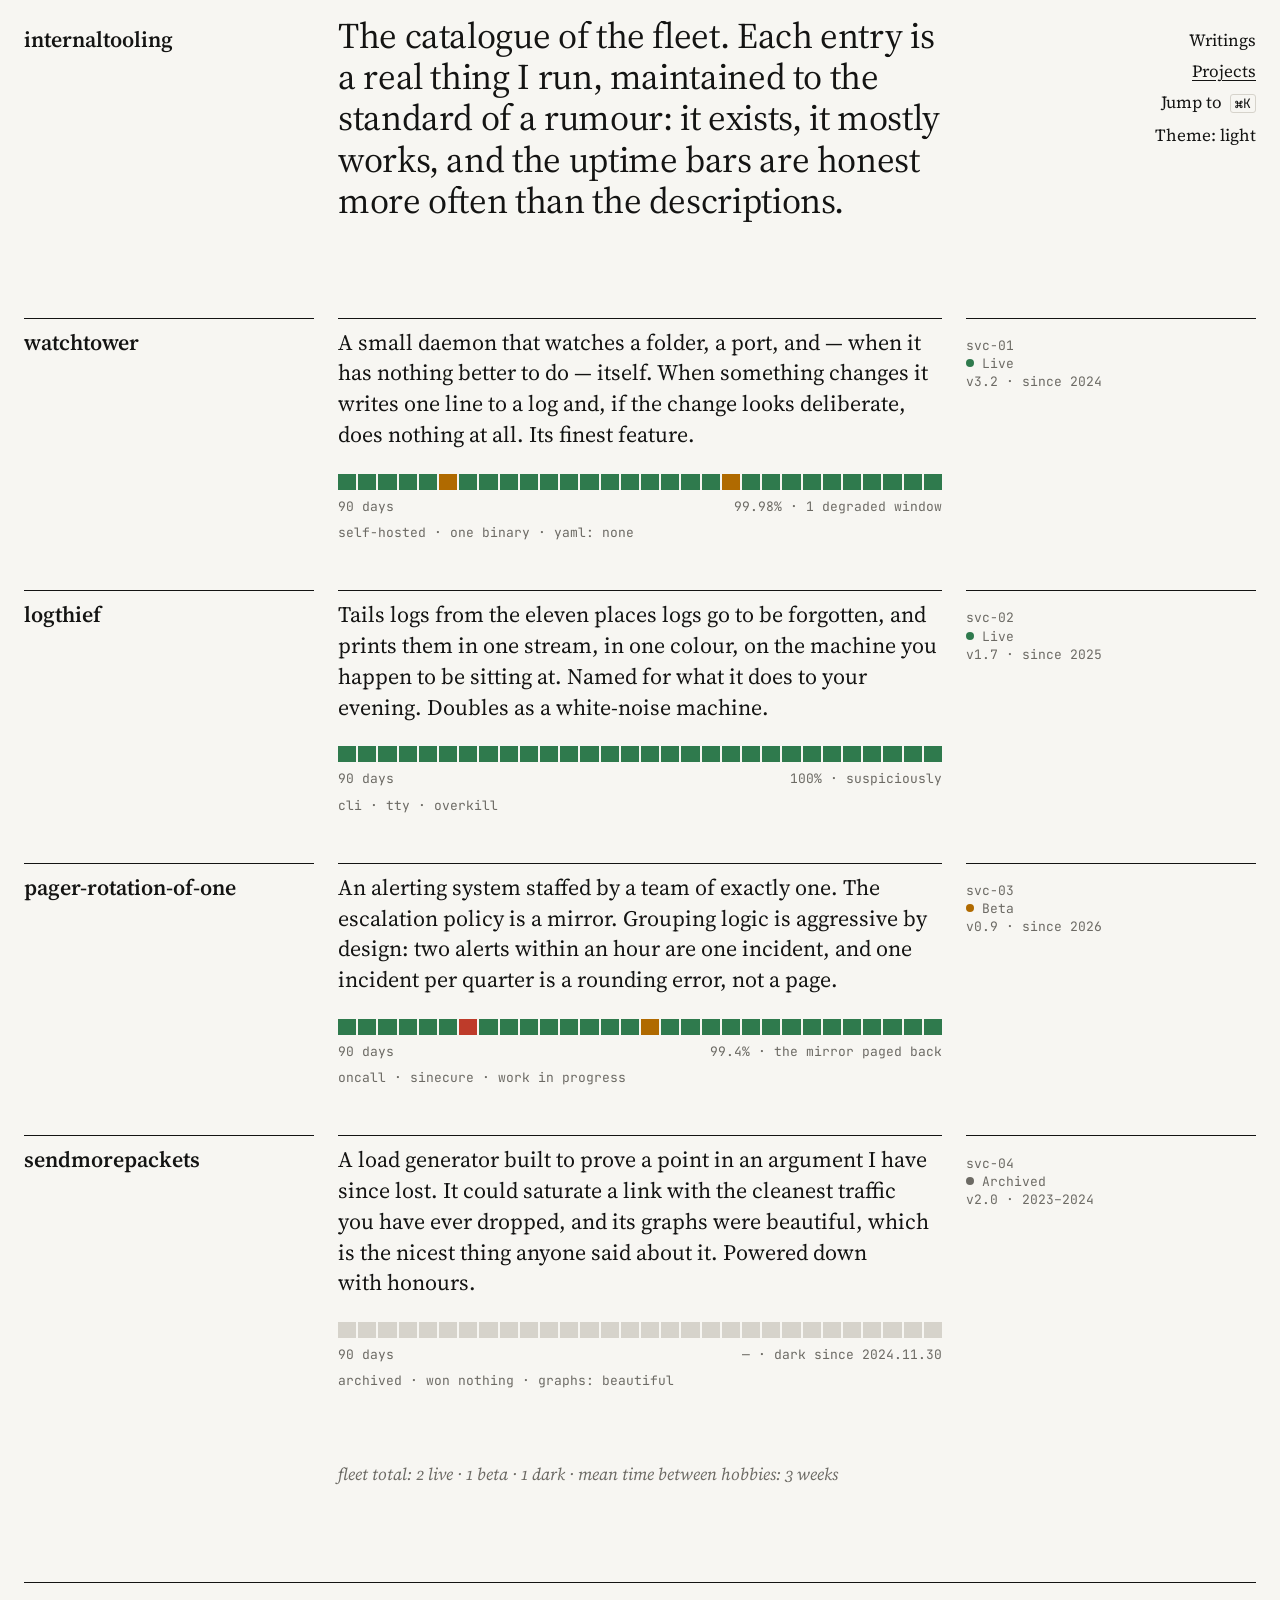
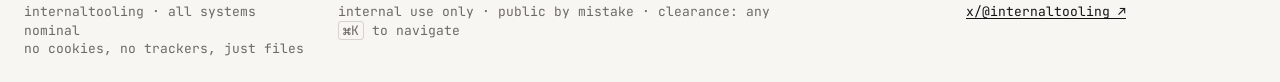
==== commit c5594dea: "Put every page on one label, main and side structure Labels span columns 1-3, text 4-9 and side note" ====
--- a/projects/index.html
+++ b/projects/index.html
@@ -35,47 +35,47 @@
 
 
 <section class="sec grid" id="svc-01" aria-labelledby="svc-01-h">
-  <h2 class="sec-h" id="svc-01-h"><span class="mono">svc-01</span>watchtower</h2>
+  <h2 class="sec-h" id="svc-01-h">watchtower</h2>
   <div class="sec-b">
     <p class="lede">A small daemon that watches a folder, a port, and — when it has nothing better to do — itself. When something changes it writes one line to a log and, if the change looks deliberate, does nothing at all. Its finest feature.</p>
     <div class="uptime" aria-hidden="true"><i></i><i></i><i></i><i></i><i></i><i class="w"></i><i></i><i></i><i></i><i></i><i></i><i></i><i></i><i></i><i></i><i></i><i></i><i></i><i></i><i class="w"></i><i></i><i></i><i></i><i></i><i></i><i></i><i></i><i></i><i></i><i></i></div>
     <p class="uptime-legend"><span>90 days</span><span>99.98% · 1 degraded window</span></p>
     <p class="mono-line">self-hosted · one binary · yaml: none</p>
   </div>
-  <p class="sec-side"><span class="state">Live</span><br>v3.2 · since 2024</p>
+  <p class="sec-side">svc-01<br><span class="state">Live</span><br>v3.2 · since 2024</p>
 </section>
 
 <section class="sec grid" id="svc-02" aria-labelledby="svc-02-h">
-  <h2 class="sec-h" id="svc-02-h"><span class="mono">svc-02</span>logthief</h2>
+  <h2 class="sec-h" id="svc-02-h">logthief</h2>
   <div class="sec-b">
     <p class="lede">Tails logs from the eleven places logs go to be forgotten, and prints them in one stream, in one colour, on the machine you happen to be sitting at. Named for what it does to your evening. Doubles as a white-noise machine.</p>
     <div class="uptime" aria-hidden="true"><i></i><i></i><i></i><i></i><i></i><i></i><i></i><i></i><i></i><i></i><i></i><i></i><i></i><i></i><i></i><i></i><i></i><i></i><i></i><i></i><i></i><i></i><i></i><i></i><i></i><i></i><i></i><i></i><i></i><i></i></div>
     <p class="uptime-legend"><span>90 days</span><span>100% · suspiciously</span></p>
     <p class="mono-line">cli · tty · overkill</p>
   </div>
-  <p class="sec-side"><span class="state">Live</span><br>v1.7 · since 2025</p>
+  <p class="sec-side">svc-02<br><span class="state">Live</span><br>v1.7 · since 2025</p>
 </section>
 
 <section class="sec grid" id="svc-03" aria-labelledby="svc-03-h">
-  <h2 class="sec-h" id="svc-03-h"><span class="mono">svc-03</span>pager-rotation-of-one</h2>
+  <h2 class="sec-h" id="svc-03-h">pager-rotation-of-one</h2>
   <div class="sec-b">
     <p class="lede">An alerting system staffed by a team of exactly one. The escalation policy is a mirror. Grouping logic is aggressive by design: two alerts within an hour are one incident, and one incident per quarter is a rounding error, not a page.</p>
     <div class="uptime" aria-hidden="true"><i></i><i></i><i></i><i></i><i></i><i></i><i class="e"></i><i></i><i></i><i></i><i></i><i></i><i></i><i></i><i></i><i class="w"></i><i></i><i></i><i></i><i></i><i></i><i></i><i></i><i></i><i></i><i></i><i></i><i></i><i></i><i></i></div>
     <p class="uptime-legend"><span>90 days</span><span>99.4% · the mirror paged back</span></p>
     <p class="mono-line">oncall · sinecure · work in progress</p>
   </div>
-  <p class="sec-side"><span class="state warn">Beta</span><br>v0.9 · since 2026</p>
+  <p class="sec-side">svc-03<br><span class="state warn">Beta</span><br>v0.9 · since 2026</p>
 </section>
 
 <section class="sec grid" id="svc-04" aria-labelledby="svc-04-h">
-  <h2 class="sec-h" id="svc-04-h"><span class="mono">svc-04</span>sendmorepackets</h2>
+  <h2 class="sec-h" id="svc-04-h">sendmorepackets</h2>
   <div class="sec-b">
     <p class="lede">A load generator built to prove a point in an argument I have since lost. It could saturate a link with the cleanest traffic you have ever dropped, and its graphs were beautiful, which is the nicest thing anyone said about it. Powered down with honours.</p>
     <div class="uptime" aria-hidden="true"><i class="n"></i><i class="n"></i><i class="n"></i><i class="n"></i><i class="n"></i><i class="n"></i><i class="n"></i><i class="n"></i><i class="n"></i><i class="n"></i><i class="n"></i><i class="n"></i><i class="n"></i><i class="n"></i><i class="n"></i><i class="n"></i><i class="n"></i><i class="n"></i><i class="n"></i><i class="n"></i><i class="n"></i><i class="n"></i><i class="n"></i><i class="n"></i><i class="n"></i><i class="n"></i><i class="n"></i><i class="n"></i><i class="n"></i><i class="n"></i></div>
     <p class="uptime-legend"><span>90 days</span><span>— · dark since 2024.11.30</span></p>
     <p class="mono-line">archived · won nothing · graphs: beautiful</p>
   </div>
-  <p class="sec-side"><span class="state none">Archived</span><br>v2.0 · 2023–2024</p>
+  <p class="sec-side">svc-04<br><span class="state none">Archived</span><br>v2.0 · 2023–2024</p>
 </section>
 
 <section class="sec-plain grid">
--- a/assets/site.css
+++ b/assets/site.css
@@ -27,7 +27,7 @@
    Grid      ≥1024px: 12 columns, 24px gutters, 24px margins
              640–1023px: 8 columns, 24px gutters, 24px margins
              <640px: 4 columns, 16px gutters, 16px margins
-   Columns   label = first third, main = the next half, side = the last sixth
+   Columns   label = columns 1–3, main = 4–9, side = 10–12; index cells span 3 columns each
    Type      t1 13 mono notes · t2 17 interface · t3 22 reading · t4 36 titles
    Space     4 · 8 · 16 · 24 · 48 · 96
    Colour    paper, ink, mute, rule, tint + three status colours, nothing else */
@@ -36,9 +36,9 @@
   --cols: 12;
   --gutter: 24px;
   --margin: 24px;
-  --col-label: 1 / 5;
-  --col-main: 5 / 11;
-  --col-side: 11 / 13;
+  --col-label: 1 / 4;
+  --col-main: 4 / 10;
+  --col-side: 10 / 13;
 
   --t1: 13px;
   --t2: 17px;
@@ -135,7 +135,8 @@
   font-variant-numeric: tabular-nums lining-nums;
 }
 code { font-size: 0.82em; white-space: nowrap; hyphens: none; }
-kbd { font-size: var(--t1); }
+kbd { font-size: var(--t1); padding: 0 var(--s1); border: 1px solid var(--hair); border-radius: 3px; }
+pre kbd { padding: 0; border: 0; font-size: inherit; }
 
 .skip { position: absolute; left: var(--margin); top: -100px; background: var(--ink); color: var(--paper); padding: var(--s2) var(--s3); z-index: 10; }
 .skip:focus { top: var(--s3); }
@@ -178,7 +179,7 @@
 }
 .nav a[aria-current="page"] { text-decoration: underline; }
 .nav a:hover, .nav button:hover { color: var(--mute); }
-.nav kbd { margin-left: var(--s2); color: var(--mute); }
+.nav kbd { margin-left: var(--s2); }
 .menu-btn { display: none; }
 
 .intro { padding-top: var(--s4); padding-bottom: var(--s6); }
@@ -271,22 +272,25 @@
 .sec-h { grid-column: var(--col-label); font-size: var(--t3); font-weight: 600; line-height: var(--lh); }
 .sec-h a { text-decoration: none; }
 .sec-h a:hover { text-decoration: underline; color: var(--ink); }
-.sec-h .mono { display: inline-block; min-width: 5.5em; margin-right: var(--s3); font-size: var(--t1); font-weight: 400; color: var(--mute); }
 .sec-b { grid-column: var(--col-main); }
-.intro + .sec { padding-top: 0; }
+.intro + .sec, .intro + .doc { padding-top: 0; }
+.sec + .sec { padding-top: var(--s5); }
 .sec-plain { padding-top: var(--s5); }
 .sec-b > * + * { margin-top: var(--s4); }
 .sec-b .lede + .mono-line, .sec-b p + .mono-line, .sec-b > .uptime-legend { margin-top: var(--s2); }
-.sec-side { grid-column: var(--col-side); text-align: right; font: 400 var(--t1) / calc(var(--t3) * var(--lh)) var(--mono); color: var(--mute); }
+.sec-side { grid-column: var(--col-side); font: 400 var(--t1) / var(--lh) var(--mono); color: var(--mute); }
+@media (min-width: 1024px) {
+  /* first baseline of the mono note on the label's baseline: half the line-box difference, plus 4px measured */
+  .sec-side { padding-top: calc(var(--s2) + 4px + (var(--t3) - var(--t1)) * var(--lh) / 2); }
+}
 @media (max-width: 1023px) {
   .sec { row-gap: var(--s2); }
   .sec-h { grid-row: 1; }
-  .sec-side { grid-column: var(--col-label); grid-row: 2; border-top: 0; padding-top: 0; text-align: left; line-height: var(--lh); }
+  .sec-side { grid-column: var(--col-label); grid-row: 2; border-top: 0; padding-top: 0; }
   .sec-b { grid-row: 1 / span 3; }
 }
 @media (max-width: 639px) {
-  .sec-b { --k: calc((100% - 3 * var(--gutter)) / 4 + var(--gutter)); grid-row: 3; border-top: 0; padding-top: var(--s2); }
-  .sec-h .mono { display: block; min-width: 0; margin: 0 0 var(--s1); }
+  .sec-b { grid-row: 3; border-top: 0; padding-top: var(--s2); }
 }
 .mono-line { font: 400 var(--t1) / var(--lh) var(--mono); font-variant-ligatures: none; color: var(--mute); }
 .mono-line a { color: var(--ink); }
@@ -304,6 +308,9 @@
 .state.none::before { background: var(--mute); }
 
 .checks { margin-top: calc(-1 * var(--s2)); }
+@media (max-width: 639px) {
+  .sec-b { --k: 6em; }
+}
 .checks li { display: grid; grid-template-columns: var(--k) minmax(0, 1fr); align-items: baseline; padding: var(--s2) 0; border-bottom: 1px solid var(--hair); }
 .checks .tag { font: 500 var(--t2) / var(--lh) var(--mono); color: var(--ok); }
 .checks .warn .tag { color: var(--warn); }
@@ -341,7 +348,7 @@
 
 /* ---- documents ---- */
 
-.meta { --c: calc((100% - 11 * var(--gutter)) / 12); margin-inline: var(--margin); border-block: 1px solid var(--rule); display: grid; grid-template-columns: calc(4 * var(--c) + 3.5 * var(--gutter)) calc(6 * var(--c) + 6 * var(--gutter)) calc(2 * var(--c) + 1.5 * var(--gutter)); }
+.meta { --c: calc((100% - 11 * var(--gutter)) / 12); margin-inline: var(--margin); border-block: 1px solid var(--rule); display: grid; grid-template-columns: calc(3 * var(--c) + 2.5 * var(--gutter)) calc(6 * var(--c) + 6 * var(--gutter)) calc(3 * var(--c) + 2.5 * var(--gutter)); }
 .meta > div { padding: var(--s2) calc(var(--gutter) / 2) var(--s3); min-width: 0; }
 .meta > div:first-child { padding-left: 0; }
 .meta > div:last-child { padding-right: 0; }
@@ -366,8 +373,8 @@
 .doc-body h2 {
   counter-increment: sec;
   position: absolute;
-  left: calc(-1 * (100% / 6 * 4 + var(--gutter) * 4 / 6));
-  width: calc(100% / 6 * 4 - var(--gutter) / 3);
+  left: calc(-1 * (50% + var(--gutter) / 2));
+  width: calc(50% - var(--gutter) / 2);
   font-size: inherit;
   font-weight: 600;
   line-height: inherit;
@@ -377,6 +384,7 @@
 .doc-body > p + p { margin-top: 0; }
 .doc-body > h2, .doc-body > h2 + * { margin-top: var(--s5); }
 .doc-body > h2:first-child, .doc-body > h2:first-child + * { margin-top: 0; }
+.doc-body > h2:has(+ pre) { margin-top: calc(var(--s5) + var(--s3)); }
 .doc-body li { position: relative; padding-left: 1.5em; }
 .doc-body li + li { margin-top: var(--s2); }
 .doc-body ul > li::before { content: "—"; position: absolute; left: 0; color: var(--mute); }
@@ -398,7 +406,7 @@
 }
 @media (max-width: 639px) {
   .doc-body { font-size: var(--t2); }
-  .doc-body h2 { position: static; width: auto; font-size: var(--t2); font-weight: 600; }
+  .doc-body h2 { position: static; width: auto; font-size: var(--t3); font-weight: 600; }
   .doc-body > h2 + * { margin-top: var(--s2); }
   .doc-body pre { margin-inline: calc(-1 * var(--margin)); padding-inline: var(--margin); font-size: var(--t1); }
 }
@@ -414,11 +422,11 @@
 .foot a { color: var(--ink); }
 .f-a { grid-column: var(--col-label); }
 .f-b { grid-column: var(--col-main); }
-.f-c { grid-column: var(--col-side); justify-self: end; text-align: right; }
+.f-c { grid-column: var(--col-side); }
 @media (max-width: 1023px) {
   .f-a { grid-column: 1 / 4; }
   .f-b { grid-column: 4 / 9; }
-  .f-c { grid-column: 1 / -1; justify-self: start; text-align: left; }
+  .f-c { grid-column: 1 / -1; }
 }
 @media (max-width: 639px) {
   .f-a, .f-b, .f-c { grid-column: 1 / -1; }
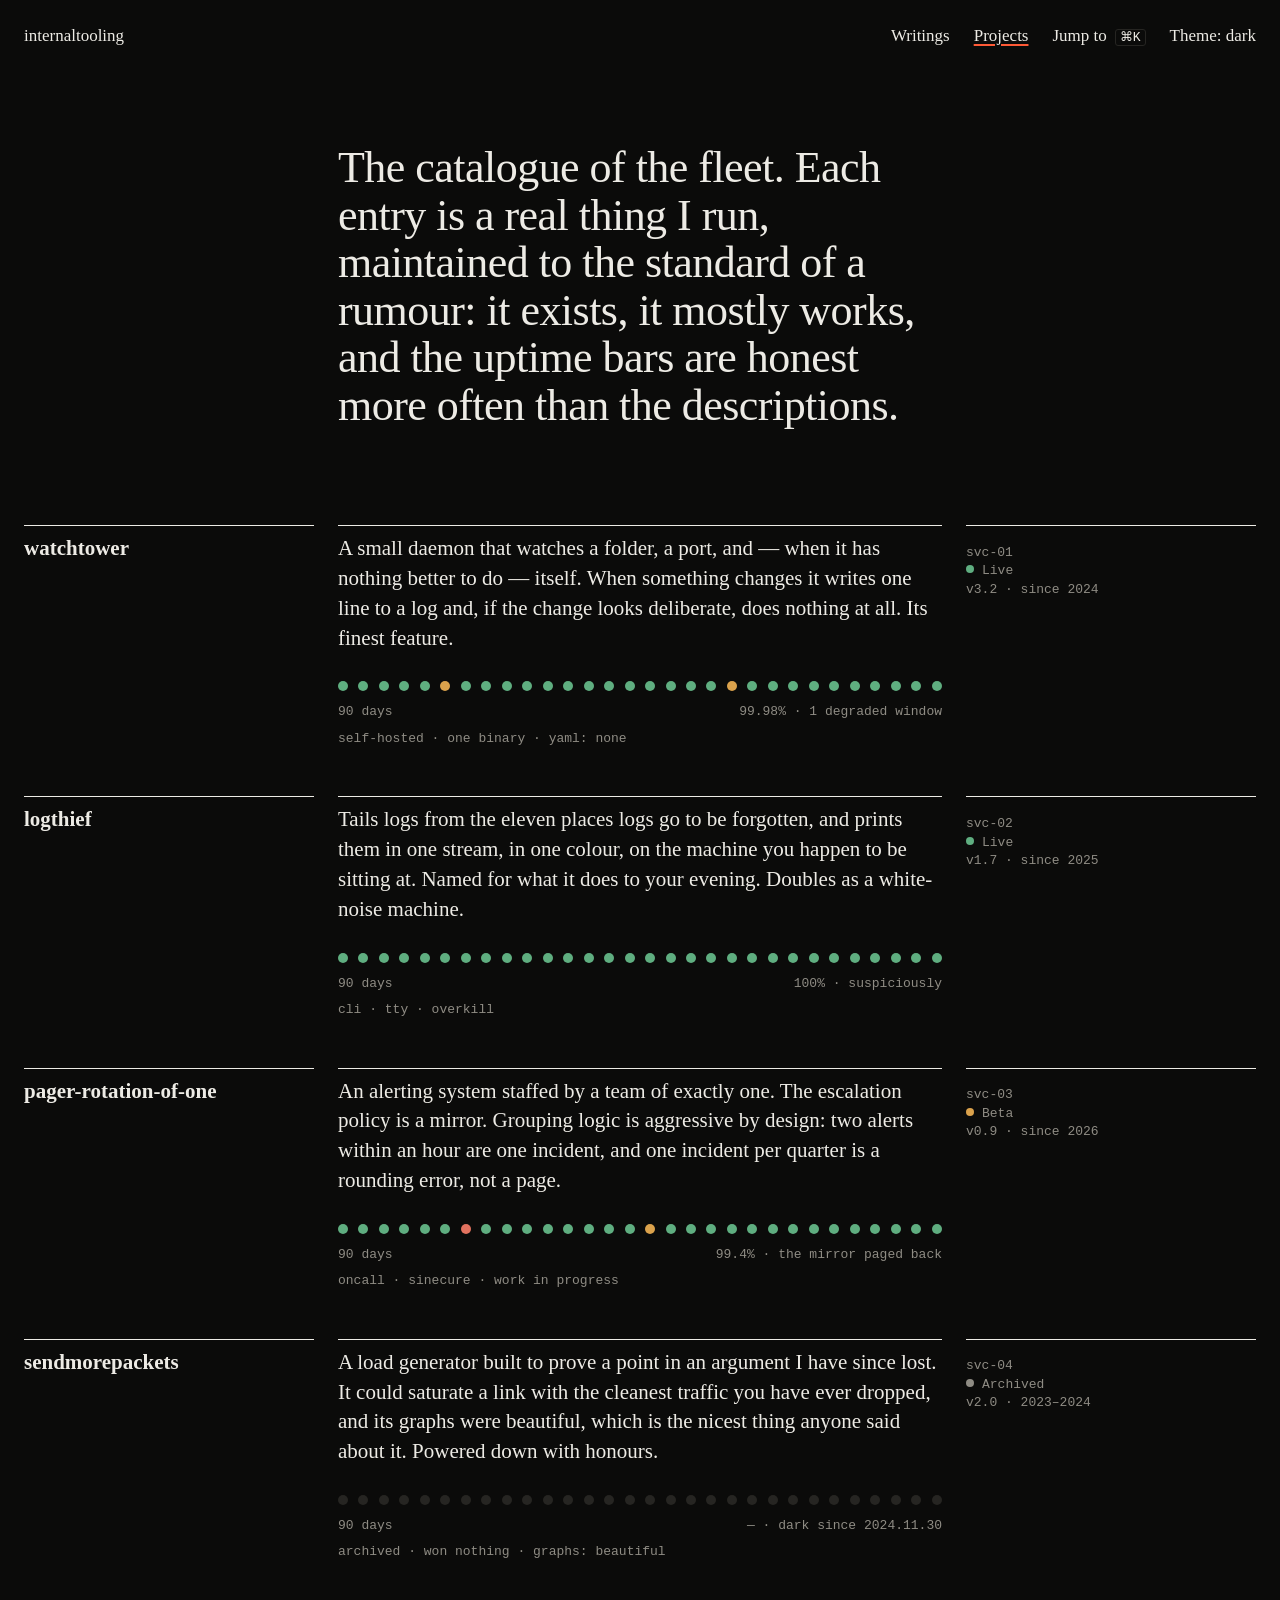
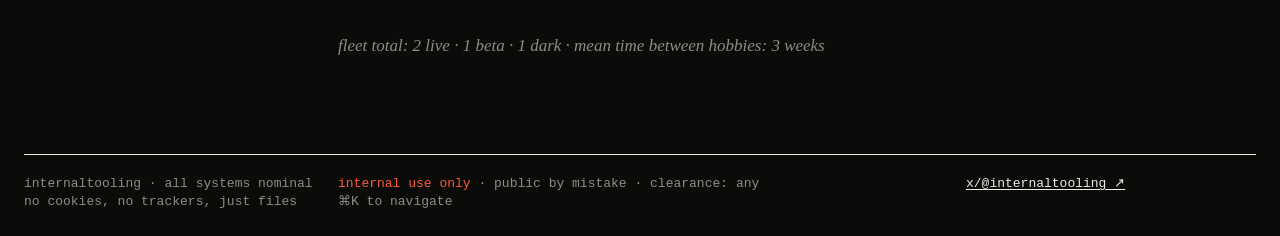
==== commit 3f99be8e: "Restyle as a file marked internal, set in Redaction Redaction (MCKL, OFL) replaces Source Serif 4 fo" ====
--- a/projects/index.html
+++ b/projects/index.html
@@ -5,11 +5,10 @@
 <meta name="viewport" content="width=device-width, initial-scale=1, viewport-fit=cover">
 <title>projects — internaltooling</title>
 <meta name="description" content="Projects, run as services: watchtower, logthief, pager-rotation-of-one, sendmorepackets. A catalogue of a very small fleet.">
-<meta name="theme-color" content="#f7f6f2" media="(prefers-color-scheme: light)">
-<meta name="theme-color" content="#0d0d0c" media="(prefers-color-scheme: dark)">
+<meta name="theme-color" content="#0b0b0a">
 <link rel="icon" href="/assets/favicon.svg" type="image/svg+xml">
-<script>try{var t=localStorage.getItem("theme");if(t)document.documentElement.dataset.theme=t;else if(matchMedia("(prefers-color-scheme: dark)").matches)document.documentElement.dataset.theme="dark";}catch(e){}</script>
-<link rel="preload" href="/assets/fonts/SourceSerif4-Variable.woff2" as="font" type="font/woff2" crossorigin>
+<script>try{document.documentElement.dataset.theme=localStorage.getItem("theme")||"dark";}catch(e){document.documentElement.dataset.theme="dark";}</script>
+<link rel="preload" href="/assets/fonts/Redaction-Regular.woff2" as="font" type="font/woff2" crossorigin>
 <link rel="stylesheet" href="/assets/site.css">
 <script src="/assets/site.js" defer></script>
 </head>
@@ -24,7 +23,7 @@
     <a href="/writings/">Writings</a>
     <a href="/projects/" aria-current="page">Projects</a>
     <button class="palette-btn" type="button" aria-label="Jump to a page (⌘K)">Jump to<kbd>⌘K</kbd></button>
-    <button class="theme-btn" type="button">Theme: light</button>
+    <button class="theme-btn" type="button">Theme: dark</button>
   </nav>
 </header>
 
@@ -85,7 +84,7 @@
 
 <footer class="foot grid">
   <p class="f-a">internaltooling · all systems nominal<br>no cookies, no trackers, just files</p>
-  <p class="f-b"><span>internal use only</span><span class="sep"> · </span><span>public by mistake</span><span class="sep"> · </span><span>clearance: any</span><br><span class="keys"><kbd>⌘K</kbd> to navigate</span></p>
+  <p class="f-b"><span class="stamp">internal use only</span><span class="sep"> · </span><span>public by mistake</span><span class="sep"> · </span><span>clearance: any</span><br><span class="keys"><kbd>⌘K</kbd> to navigate</span></p>
   <p class="f-c"><a href="https://x.com/internaltooling" target="_blank" rel="noopener noreferrer">x/@internaltooling ↗</a></p>
 </footer>
 </div>
--- a/assets/site.css
+++ b/assets/site.css
@@ -1,26 +1,10 @@
-/* internaltooling — a catalog of internal tools, after the Whole Earth Index (wholeearth.info) */
-
-@font-face {
-  font-family: "Source Serif 4";
-  src: url("/assets/fonts/SourceSerif4-Variable.woff2") format("woff2");
-  font-weight: 400 600;
-  font-style: normal;
-  font-display: swap;
-}
-@font-face {
-  font-family: "Source Serif 4";
-  src: url("/assets/fonts/SourceSerif4-Italic-Variable.woff2") format("woff2");
-  font-weight: 400 600;
-  font-style: italic;
-  font-display: swap;
-}
-@font-face {
-  font-family: "JetBrains Mono";
-  src: url("/assets/fonts/JetBrainsMono-Variable.woff2") format("woff2");
-  font-weight: 400 600;
-  font-style: normal;
-  font-display: swap;
-}
+/* internaltooling — a file marked internal: Redaction for the text, its degraded grade for the name, Necto Mono for the record */
+
+@font-face { font-family: "Redaction"; src: url("/assets/fonts/Redaction-Regular.woff2") format("woff2"); font-weight: 400; font-style: normal; font-display: swap; }
+@font-face { font-family: "Redaction"; src: url("/assets/fonts/Redaction-Italic.woff2") format("woff2"); font-weight: 400; font-style: italic; font-display: swap; }
+@font-face { font-family: "Redaction"; src: url("/assets/fonts/Redaction-Bold.woff2") format("woff2"); font-weight: 700; font-style: normal; font-display: swap; }
+@font-face { font-family: "Redaction 70"; src: url("/assets/fonts/Redaction70-Regular.woff2") format("woff2"); font-weight: 400; font-style: normal; font-display: swap; }
+@font-face { font-family: "Necto Mono"; src: url("/assets/fonts/NectoMono-Regular.woff2") format("woff2"); font-weight: 400; font-style: normal; font-display: swap; }
 
 /* ---- the system: every size, space and colour below comes from here ----
 
@@ -28,9 +12,10 @@
              640–1023px: 8 columns, 24px gutters, 24px margins
              <640px: 4 columns, 16px gutters, 16px margins
    Columns   label = columns 1–3, main = 4–9, side = 10–12; index cells span 3 columns each
-   Type      t1 13 mono notes · t2 17 interface · t3 22 reading · t4 36 titles
+   Type      t1 13 mono notes · t2 17 interface · t3 21 reading · t4 44 titles · t5 the name, fitted to the width
    Space     4 · 8 · 16 · 24 · 48 · 96
-   Colour    paper, ink, mute, rule, tint + three status colours, nothing else */
+   Colour    paper, ink, mute, rule, tint, one accent (the stamp) + three status colours, nothing else
+   Theme     dark by default, light on request */
 
 :root {
   --cols: 12;
@@ -42,10 +27,11 @@
 
   --t1: 13px;
   --t2: 17px;
-  --t3: 22px;
-  --t4: 36px;
-  --lh-tight: 1.15;
-  --lh: 1.4;
+  --t3: 21px;
+  --t4: 44px;
+  --t5: calc((100vw - 2 * var(--margin)) * 0.16);
+  --lh-tight: 1.08;
+  --lh: 1.42;
 
   --s1: 4px;
   --s2: 8px;
@@ -54,31 +40,35 @@
   --s5: 48px;
   --s6: 96px;
 
-  --serif: "Source Serif 4", Georgia, serif;
-  --mono: "JetBrains Mono", ui-monospace, monospace;
-
-  --paper: #f7f6f2;
-  --ink: #141413;
-  --mute: #6c6a64;
-  --rule: #141413;
-  --hair: #d6d3cb;
-  --tint: #ecebe5;
-  --ok: #2f7a4d;
-  --warn: #b06a00;
-  --err: #be3b2a;
+  /* Redaction has no arrows: they come from Necto Mono */
+  --serif: "Redaction", "Necto Mono", Georgia, serif;
+  --mono: "Necto Mono", ui-monospace, monospace;
+  --name: "Redaction 70", "Redaction", Georgia, serif;
+
+  --paper: #0b0b0a;
+  --ink: #edebe5;
+  --mute: #8f8c84;
+  --rule: #edebe5;
+  --hair: #262522;
+  --tint: #171715;
+  --stamp: #ff5a36;
+  --ok: #5fae80;
+  --warn: #dba24c;
+  --err: #e2725f;
+  color-scheme: dark;
+}
+:root[data-theme="light"] {
+  --paper: #f2f0ea;
+  --ink: #12110f;
+  --mute: #66635c;
+  --rule: #12110f;
+  --hair: #d3d0c6;
+  --tint: #e6e3db;
+  --stamp: #c4300f;
+  --ok: #2c7548;
+  --warn: #9c5e00;
+  --err: #b8361f;
   color-scheme: light;
-}
-:root[data-theme="dark"] {
-  --paper: #0d0d0c;
-  --ink: #e8e5de;
-  --mute: #8b8880;
-  --rule: #e8e5de;
-  --hair: #2d2c29;
-  --tint: #1a1a18;
-  --ok: #5aa77c;
-  --warn: #d39b45;
-  --err: #d9705f;
-  color-scheme: dark;
 }
 
 @media (max-width: 1023px) {
@@ -100,7 +90,7 @@
     --t1: 12px;
     --t2: 16px;
     --t3: 19px;
-    --t4: 28px;
+    --t4: 30px;
     --s6: 48px;
   }
 }
@@ -114,8 +104,6 @@
   background: var(--paper);
   color: var(--ink);
   font: 400 var(--t2) / var(--lh) var(--serif);
-  font-variant-numeric: oldstyle-nums proportional-nums;
-  font-optical-sizing: auto;
   text-rendering: optimizeLegibility;
   -webkit-font-smoothing: antialiased;
 }
@@ -123,12 +111,12 @@
 h1, h2, h3 { font-weight: 400; }
 ul, ol { padding: 0; list-style: none; }
 a { color: inherit; text-decoration: underline; text-decoration-thickness: 1px; text-underline-offset: 0.18em; }
-a:hover { color: var(--mute); }
+a:hover { color: var(--stamp); }
 button { font: inherit; color: inherit; background: none; border: 0; padding: 0; cursor: pointer; }
-:focus-visible { outline: 2px solid var(--ink); outline-offset: 3px; }
-::selection { background: var(--ink); color: var(--paper); }
+:focus-visible { outline: 2px solid var(--stamp); outline-offset: 3px; }
+::selection { background: var(--stamp); color: var(--paper); }
 em { font-style: italic; }
-strong { font-weight: 600; }
+strong { font-weight: 700; }
 code, kbd, pre, .mono {
   font-family: var(--mono);
   font-variant-ligatures: none;
@@ -137,6 +125,7 @@
 code { font-size: 0.82em; white-space: nowrap; hyphens: none; }
 kbd { font-size: var(--t1); padding: 0 var(--s1); border: 1px solid var(--hair); border-radius: 3px; }
 pre kbd { padding: 0; border: 0; font-size: inherit; }
+.foot kbd { padding: 0; border: 0; }
 
 .skip { position: absolute; left: var(--margin); top: -100px; background: var(--ink); color: var(--paper); padding: var(--s2) var(--s3); z-index: 10; }
 .skip:focus { top: var(--s3); }
@@ -156,49 +145,40 @@
 .c-full { grid-column: 1 / -1; }
 main { flex: 1; }
 
-/* ---- header: name top left, links top right, the page's opening text between ---- */
-
-.top {
-  position: absolute;
-  inset: 0 0 auto 0;
-  padding-top: var(--s4);
-  align-items: start;
-  z-index: 2;
-  pointer-events: none;
-}
-.top > * { pointer-events: auto; }
-.brand { grid-column: var(--col-label); justify-self: start; font-size: var(--t3); font-weight: 600; line-height: var(--lh); text-decoration: none; }
+/* ---- header: one row, the name on the left, the links on the right ---- */
+
+.top { padding-block: var(--s4) var(--s6); align-items: baseline; }
+.brand { grid-column: var(--col-label); justify-self: start; text-decoration: none; }
 .brand:hover { color: var(--ink); }
-.nav { grid-column: var(--col-side); justify-self: end; display: flex; flex-direction: column; align-items: flex-end; gap: var(--s1); }
+.nav { grid-column: 4 / -1; justify-self: end; display: flex; align-items: baseline; gap: var(--s4); }
 .nav a, .nav button { text-decoration: none; line-height: var(--lh); }
-@media (min-width: 1024px) {
-  /* first baselines of nav and title sit on the brand's baseline */
-  .nav { gap: 0; margin-top: calc((var(--t3) - var(--t2)) * 0.29); }
-  .nav a, .nav button { line-height: calc(var(--t3) * var(--lh)); }
-  .intro .title, .intro h1.lede { margin-top: calc(var(--t3) * 0.99 - var(--t4) * 0.865); }
-}
-.nav a[aria-current="page"] { text-decoration: underline; }
-.nav a:hover, .nav button:hover { color: var(--mute); }
+.nav a[aria-current="page"] { text-decoration: underline; text-decoration-color: var(--stamp); text-decoration-thickness: 2px; }
+.nav a:hover, .nav button:hover { color: var(--stamp); }
 .nav kbd { margin-left: var(--s2); }
 .menu-btn { display: none; }
 
-.intro { padding-top: var(--s4); padding-bottom: var(--s6); }
+.intro { padding-bottom: var(--s6); }
 .intro > * { grid-column: var(--col-main); }
 .lede { font-size: var(--t3); line-height: var(--lh); text-wrap: pretty; }
-.intro h1.lede { font-size: var(--t4); line-height: var(--lh-tight); letter-spacing: -0.01em; }
+.intro h1.lede { font-size: var(--t4); line-height: var(--lh-tight); letter-spacing: -0.012em; }
 .note { margin-top: var(--s4); font-size: var(--t2); font-style: italic; line-height: var(--lh); color: var(--mute); text-wrap: pretty; }
 .kicker { margin-bottom: var(--s3); font: 400 var(--t1) / var(--lh) var(--mono); color: var(--mute); }
-.title { font-size: var(--t4); line-height: var(--lh-tight); letter-spacing: -0.01em; text-wrap: balance; margin-bottom: var(--s4); }
-
-@media (max-width: 1023px) {
-  .top { position: static; padding-bottom: var(--s5); }
-  .brand { grid-column: 1 / 5; }
-  .nav { grid-column: 5 / -1; flex-direction: row; gap: var(--s4); }
-  .intro { padding-top: 0; }
-}
-@media (max-width: 639px) {
-  .top { padding-top: var(--s3); padding-bottom: var(--s5); align-items: baseline; }
-  .brand { grid-column: 1 / 4; font-size: var(--t2); }
+.title { font-size: var(--t4); line-height: var(--lh-tight); letter-spacing: -0.012em; text-wrap: balance; margin-bottom: var(--s4); }
+
+/* the name, set large in the degraded grade; the clean grade fades in on hover */
+.masthead { position: relative; display: block; margin: calc(-1 * var(--s5)) var(--margin) var(--s5); font: 400 var(--t5) / 1 var(--name); letter-spacing: -0.02em; white-space: nowrap; user-select: none; }
+.masthead span + span { position: absolute; inset: 0; font-family: var(--serif); opacity: 0; }
+.masthead:hover span + span { opacity: 1; }
+.masthead:hover span:first-child { opacity: 0; }
+
+/* a redaction bar: the text is there for screen readers, and shows on hover, focus or tap */
+.redact { background: var(--ink); color: transparent; border-radius: 1px; cursor: help; }
+.redact:hover, .redact:focus { background: transparent; color: inherit; outline: 0; box-shadow: inset 0 -2px var(--stamp); }
+.stamp { color: var(--stamp); }
+
+@media (max-width: 639px) {
+  .top { padding-block: var(--s3) var(--s5); }
+  .brand { grid-column: 1 / 4; }
   .menu-btn { display: block; grid-column: 4 / 5; justify-self: end; line-height: var(--lh); }
   .nav {
     display: none;
@@ -213,56 +193,50 @@
   .nav.open { display: flex; }
   .nav a, .nav button { padding: var(--s2) 0; border-bottom: 1px solid var(--hair); text-align: left; }
   .nav .palette-btn { display: flex; justify-content: space-between; align-items: baseline; }
-}
-
-/* ---- the ruled index: one cell per entry, rules on the gutter centres ---- */
-
-.index {
-  /* one column of the page grid; cells span three of them, rules sit half a gutter before a column */
-  --c: calc((100% - 11 * var(--gutter)) / 12);
-  margin-inline: var(--margin);
-  border-block: 1px solid var(--rule);
+  .masthead { margin-top: calc(-1 * var(--s3)); margin-bottom: var(--s4); }
+}
+
+/* ---- the index: one numbered row per entry, on the page's own columns ---- */
+
+.index { padding-inline: var(--margin); }
+.index > li { border-bottom: 1px solid var(--hair); }
+.index > li.index-head { border-bottom-color: var(--rule); }
+.cell, .index-head {
   display: grid;
-  grid-template-columns:
-    calc(3 * var(--c) + 2.5 * var(--gutter))
-    repeat(2, calc(3 * var(--c) + 3 * var(--gutter)))
-    calc(3 * var(--c) + 2.5 * var(--gutter));
-}
-.index > li { display: flex; min-width: 0; }
-.cell {
-  flex: 1;
-  min-width: 0;
-  display: flex;
-  flex-direction: column;
-  gap: var(--s1);
-  min-height: 152px;
-  padding: var(--s2) calc(var(--gutter) / 2) var(--s3);
-  border-left: 1px solid var(--rule);
+  grid-template-columns: repeat(var(--cols), minmax(0, 1fr));
+  column-gap: var(--gutter);
+  align-items: baseline;
+  padding: var(--s3) 0 calc(var(--s3) - 2px);
   text-decoration: none;
 }
-.index > li:nth-child(4n + 1) .cell { border-left: 0; padding-left: 0; }
-.index > li:nth-child(4n) .cell { padding-right: 0; }
-.index > li:nth-child(n + 5) .cell { border-top: 1px solid var(--rule); }
-.cell-id { display: flex; justify-content: space-between; gap: var(--s3); margin-bottom: auto; font: 400 var(--t1) / var(--lh) var(--mono); font-variant-numeric: tabular-nums lining-nums; }
-.cell-id span + span { color: var(--mute); }
-.cell-t { font-size: var(--t3); line-height: var(--lh-tight); text-wrap: balance; }
+.index-head { padding-block: 0 var(--s2); font: 400 var(--t1) / var(--lh) var(--mono); color: var(--mute); }
+.cell-id { display: contents; }
+.cell-id > span:first-child, .index-head > :nth-child(1) { grid-column: var(--col-label); }
+.cell-t, .index-head > :nth-child(2) { grid-column: 4 / 10; }
+.cell-m, .index-head > :nth-child(3) { grid-column: 10 / 12; }
+.cell-id > span + span, .index-head > :nth-child(4) { grid-column: 12 / 13; grid-row: 1; justify-self: end; }
+.cell-id > span:first-child { font: 400 var(--t1) / var(--lh) var(--mono); color: var(--mute); }
+.cell-id > span + span { font: 400 var(--t1) / var(--lh) var(--mono); font-variant-numeric: tabular-nums; color: var(--mute); }
+.cell-t { font-size: var(--t3); line-height: var(--lh-tight); }
 .cell-m { font: 400 var(--t1) / var(--lh) var(--mono); color: var(--mute); }
 .state.ext::before { display: none; }
-a.cell:hover { color: var(--ink); background: var(--tint); }
-a.cell:hover .cell-t { text-decoration: underline; text-decoration-thickness: 1px; text-underline-offset: 0.18em; }
-a.cell:focus-visible { outline-offset: -2px; }
-
-@media (max-width: 1023px) {
-  .index { grid-template-columns: repeat(2, minmax(0, 1fr)); }
-  .index > li .cell { border-left: 1px solid var(--rule); padding-left: calc(var(--gutter) / 2); padding-right: calc(var(--gutter) / 2); border-top: 0; }
-  .index > li:nth-child(odd) .cell { border-left: 0; padding-left: 0; }
-  .index > li:nth-child(even) .cell { padding-right: 0; }
-  .index > li:nth-child(n + 3) .cell { border-top: 1px solid var(--rule); }
-  .cell { min-height: 136px; }
-}
-@media (max-width: 639px) {
-  .cell { min-height: 120px; }
-  .cell-t { font-size: var(--t2); }
+a.cell:hover { color: var(--ink); }
+a.cell:hover .cell-t { color: var(--stamp); }
+a.cell:hover .cell-id > span:first-child { color: var(--stamp); }
+a.cell:focus-visible { outline-offset: 2px; }
+
+@media (max-width: 1023px) {
+  .cell-id > span:first-child, .index-head > :nth-child(1) { grid-column: 1 / 3; }
+  .cell-t, .index-head > :nth-child(2) { grid-column: 3 / 7; }
+  .cell-m, .index-head > :nth-child(3) { grid-column: 7 / 9; justify-self: end; }
+  .cell-id > span + span, .index-head > :nth-child(4) { display: none; }
+}
+@media (max-width: 639px) {
+  .index-head { display: none; }
+  .cell { row-gap: var(--s1); }
+  .cell-id > span:first-child { grid-column: 1 / 3; }
+  .cell-m { grid-column: 3 / 5; grid-row: 1; justify-self: end; }
+  .cell-t { grid-column: 1 / -1; font-size: var(--t3); }
 }
 
 /* ---- sections: label in the first third, text in the middle ---- */
@@ -275,6 +249,7 @@
 .sec-b { grid-column: var(--col-main); }
 .intro + .sec, .intro + .doc { padding-top: 0; }
 .sec + .sec { padding-top: var(--s5); }
+.index ~ .sec + .sec { padding-top: var(--s6); }
 .sec-plain { padding-top: var(--s5); }
 .sec-b > * + * { margin-top: var(--s4); }
 .sec-b .lede + .mono-line, .sec-b p + .mono-line, .sec-b > .uptime-legend { margin-top: var(--s2); }
@@ -300,7 +275,9 @@
 .kv { display: grid; grid-template-columns: var(--k) minmax(0, 1fr); margin-top: calc(-1 * var(--s2)); }
 .kv dt, .kv dd { padding: var(--s2) 0; border-bottom: 1px solid var(--hair); }
 .kv dt { color: var(--mute); }
+.kv, .checks { font-variant-numeric: lining-nums; }
 .kv dd.num { font-variant-numeric: tabular-nums lining-nums; }
+.kv .state { margin-left: calc(-8px - var(--s2)); }
 .state { display: inline-flex; align-items: baseline; gap: var(--s2); }
 .state::before { content: ""; width: 8px; height: 8px; border-radius: 50%; background: var(--ok); transform: translateY(-1px); }
 .state.warn::before { background: var(--warn); }
@@ -314,6 +291,9 @@
 .checks li { display: grid; grid-template-columns: var(--k) minmax(0, 1fr); align-items: baseline; padding: var(--s2) 0; border-bottom: 1px solid var(--hair); }
 .checks .tag { font: 500 var(--t2) / var(--lh) var(--mono); color: var(--ok); }
 .checks .warn .tag { color: var(--warn); }
+@media (max-width: 639px) {
+  .checks li { grid-template-columns: 3.5em minmax(0, 1fr); }
+}
 
 
 /* registry rows (home and writings): date, object, subject, control */
@@ -339,8 +319,9 @@
 
 /* ---- services ---- */
 
-.uptime { display: flex; gap: 2px; height: 16px; }
-.uptime i { flex: 1; background: var(--ok); }
+/* one dot per three days */
+.uptime { display: flex; justify-content: space-between; padding-block: var(--s1); }
+.uptime i { flex: 0 0 10px; height: 10px; border-radius: 50%; background: var(--ok); }
 .uptime i.w { background: var(--warn); }
 .uptime i.e { background: var(--err); }
 .uptime i.n { background: var(--hair); }
@@ -467,5 +448,6 @@
 .palette .empty { padding: var(--s2) var(--s3); color: var(--mute); }
 
 @media (prefers-reduced-motion: no-preference) {
-  a, .cell, .row { transition: color 0.12s, background-color 0.12s; }
-}
+  a, .cell, .row, .redact { transition: color 0.12s, background-color 0.12s; }
+  .masthead span { transition: opacity 0.4s ease; }
+}
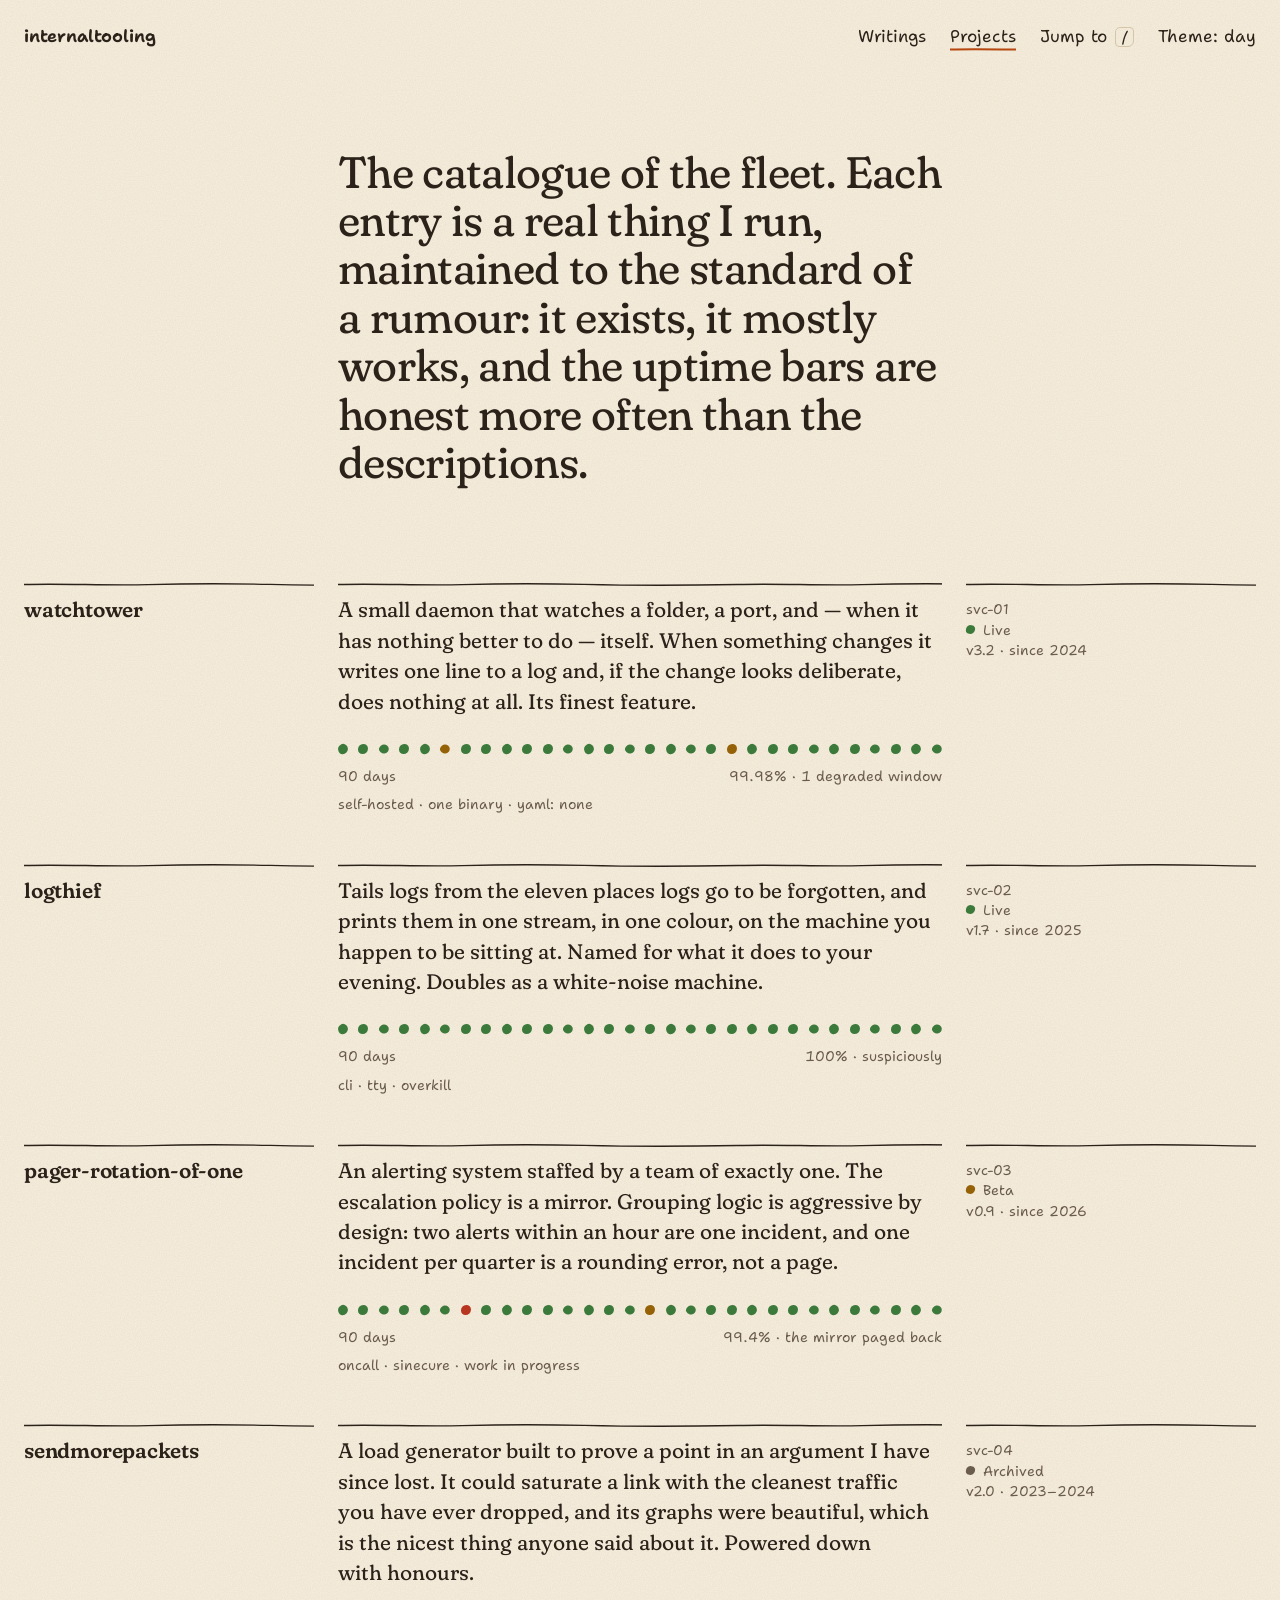
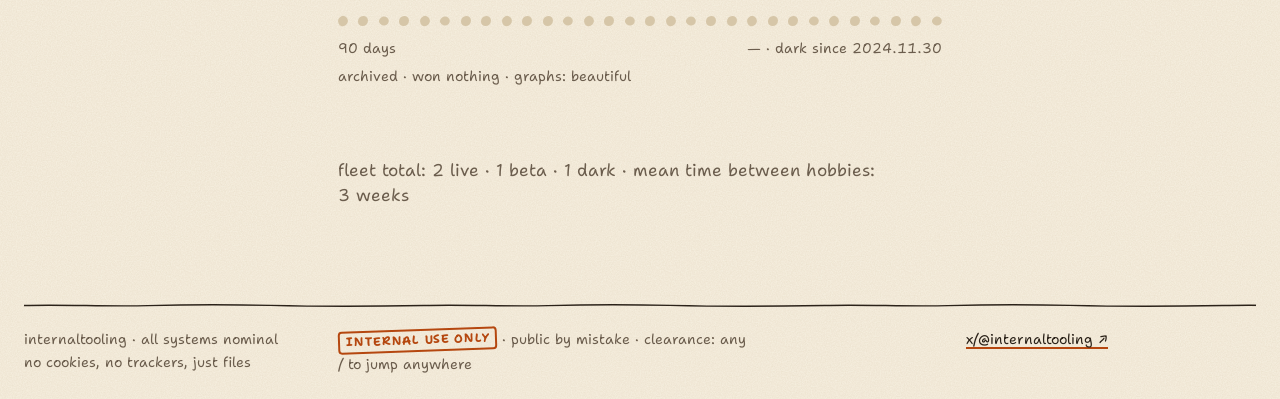
==== commit 3f42d86e: "Restyle the site as warm paper, hand-lettered, with one tiger orange Coordinator session ce897f60-48" ====
--- a/projects/index.html
+++ b/projects/index.html
@@ -5,10 +5,11 @@
 <meta name="viewport" content="width=device-width, initial-scale=1, viewport-fit=cover">
 <title>projects — internaltooling</title>
 <meta name="description" content="Projects, run as services: watchtower, logthief, pager-rotation-of-one, sendmorepackets. A catalogue of a very small fleet.">
-<meta name="theme-color" content="#0b0b0a">
+<meta name="theme-color" content="#f7f0e1">
 <link rel="icon" href="/assets/favicon.svg" type="image/svg+xml">
-<script>try{document.documentElement.dataset.theme=localStorage.getItem("theme")||"dark";}catch(e){document.documentElement.dataset.theme="dark";}</script>
-<link rel="preload" href="/assets/fonts/Redaction-Regular.woff2" as="font" type="font/woff2" crossorigin>
+<script>try{document.documentElement.dataset.theme=localStorage.getItem("theme")||"light";}catch(e){document.documentElement.dataset.theme="light";}</script>
+<link rel="preload" href="/assets/fonts/Fraunces.woff2" as="font" type="font/woff2" crossorigin>
+<link rel="preload" href="/assets/fonts/ShantellSans.woff2" as="font" type="font/woff2" crossorigin>
 <link rel="stylesheet" href="/assets/site.css">
 <script src="/assets/site.js" defer></script>
 </head>
@@ -22,8 +23,8 @@
   <nav class="nav" id="nav" aria-label="Site">
     <a href="/writings/">Writings</a>
     <a href="/projects/" aria-current="page">Projects</a>
-    <button class="palette-btn" type="button" aria-label="Jump to a page (⌘K)">Jump to<kbd>⌘K</kbd></button>
-    <button class="theme-btn" type="button">Theme: dark</button>
+    <button class="palette-btn" type="button" aria-label="Jump to a page (/ or ⌘K)">Jump to<kbd>/</kbd></button>
+    <button class="theme-btn" type="button">Theme: day</button>
   </nav>
 </header>
 
@@ -84,7 +85,7 @@
 
 <footer class="foot grid">
   <p class="f-a">internaltooling · all systems nominal<br>no cookies, no trackers, just files</p>
-  <p class="f-b"><span class="stamp">internal use only</span><span class="sep"> · </span><span>public by mistake</span><span class="sep"> · </span><span>clearance: any</span><br><span class="keys"><kbd>⌘K</kbd> to navigate</span></p>
+  <p class="f-b"><span class="stamp">internal use only</span><span class="sep"> · </span><span>public by mistake</span><span class="sep"> · </span><span>clearance: any</span><br><span class="keys"><kbd>/</kbd> to jump anywhere</span></p>
   <p class="f-c"><a href="https://x.com/internaltooling" target="_blank" rel="noopener noreferrer">x/@internaltooling ↗</a></p>
 </footer>
 </div>
--- a/assets/site.css
+++ b/assets/site.css
@@ -1,9 +1,8 @@
-/* internaltooling — a file marked internal: Redaction for the text, its degraded grade for the name, Necto Mono for the record */
-
-@font-face { font-family: "Redaction"; src: url("/assets/fonts/Redaction-Regular.woff2") format("woff2"); font-weight: 400; font-style: normal; font-display: swap; }
-@font-face { font-family: "Redaction"; src: url("/assets/fonts/Redaction-Italic.woff2") format("woff2"); font-weight: 400; font-style: italic; font-display: swap; }
-@font-face { font-family: "Redaction"; src: url("/assets/fonts/Redaction-Bold.woff2") format("woff2"); font-weight: 700; font-style: normal; font-display: swap; }
-@font-face { font-family: "Redaction 70"; src: url("/assets/fonts/Redaction70-Regular.woff2") format("woff2"); font-weight: 400; font-style: normal; font-display: swap; }
+/* internaltooling — the fleet's notebook: Fraunces for the text, Shantell Sans for the hand-lettered notes, on warm paper */
+
+@font-face { font-family: "Fraunces"; src: url("/assets/fonts/Fraunces.woff2") format("woff2"); font-weight: 300 700; font-style: normal; font-display: swap; }
+@font-face { font-family: "Fraunces"; src: url("/assets/fonts/Fraunces-Italic.woff2") format("woff2"); font-weight: 400 600; font-style: italic; font-display: swap; }
+@font-face { font-family: "Shantell Sans"; src: url("/assets/fonts/ShantellSans.woff2") format("woff2"); font-weight: 400 700; font-style: normal; font-display: swap; }
 @font-face { font-family: "Necto Mono"; src: url("/assets/fonts/NectoMono-Regular.woff2") format("woff2"); font-weight: 400; font-style: normal; font-display: swap; }
 
 /* ---- the system: every size, space and colour below comes from here ----
@@ -12,10 +11,13 @@
              640–1023px: 8 columns, 24px gutters, 24px margins
              <640px: 4 columns, 16px gutters, 16px margins
    Columns   label = columns 1–3, main = 4–9, side = 10–12; index cells span 3 columns each
-   Type      t1 13 mono notes · t2 17 interface · t3 21 reading · t4 44 titles · t5 the name, fitted to the width
+   Type      t1 14 hand notes · t2 17 interface · t3 21 reading · t4 44 titles · t5 the name, fitted to the width
+   Faces     Fraunces (soft) for text and titles · Shantell Sans for labels, notes, numbers and stamps ·
+             Necto Mono only inside code blocks, where columns must line up
    Space     4 · 8 · 16 · 24 · 48 · 96
-   Colour    paper, ink, mute, rule, tint, one accent (the stamp) + three status colours, nothing else
-   Theme     dark by default, light on request */
+   Colour    paper, ink, mute, hair, tint, one accent (tiger orange) + three status colours, nothing else
+   Lines     section rules are a drawn pen line; row rules are dashed, like a form
+   Theme     day (paper) by default, night on request */
 
 :root {
   --cols: 12;
@@ -25,13 +27,13 @@
   --col-main: 4 / 10;
   --col-side: 10 / 13;
 
-  --t1: 13px;
+  --t1: 14px;
   --t2: 17px;
   --t3: 21px;
   --t4: 44px;
-  --t5: calc((100vw - 2 * var(--margin)) * 0.16);
-  --lh-tight: 1.08;
-  --lh: 1.42;
+  --t5: calc((100vw - 2 * var(--margin)) * 0.176);
+  --lh-tight: 1.1;
+  --lh: 1.45;
 
   --s1: 4px;
   --s2: 8px;
@@ -40,35 +42,47 @@
   --s5: 48px;
   --s6: 96px;
 
-  /* Redaction has no arrows: they come from Necto Mono */
-  --serif: "Redaction", "Necto Mono", Georgia, serif;
+  /* Fraunces has no arrows: they come from Shantell Sans, drawn by hand */
+  --serif: "Fraunces", "Shantell Sans", Georgia, serif;
+  --hand: "Shantell Sans", "Fraunces", system-ui, sans-serif;
   --mono: "Necto Mono", ui-monospace, monospace;
-  --name: "Redaction 70", "Redaction", Georgia, serif;
-
-  --paper: #0b0b0a;
-  --ink: #edebe5;
-  --mute: #8f8c84;
-  --rule: #edebe5;
-  --hair: #262522;
-  --tint: #171715;
-  --stamp: #ff5a36;
-  --ok: #5fae80;
-  --warn: #dba24c;
-  --err: #e2725f;
+
+  --paper: #f7f0e1;
+  --ink: #2b2219;
+  --mute: #6b5d4d;
+  --hair: #d6c6a8;
+  --tint: #efe5cf;
+  --card: #fffaf0;
+  --accent: #b5470f;
+  --mark: rgba(232, 128, 48, 0.32);
+  --ok: #3c7a3b;
+  --warn: #966208;
+  --err: #b8361f;
+  --shadow: rgba(80, 52, 20, 0.28);
+  --art-dim: brightness(1);
+  --line: url("data:image/svg+xml,%3Csvg xmlns='http://www.w3.org/2000/svg' width='400' height='6' viewBox='0 0 400 6' preserveAspectRatio='none'%3E%3Cpath d='M0 3C40 1.6 82 4.4 124 3.1S204 1.7 246 2.9S334 4.5 400 3' fill='none' stroke='%232b2219' stroke-width='1.7' stroke-linecap='round'/%3E%3C/svg%3E");
+  --line-accent: url("data:image/svg+xml,%3Csvg xmlns='http://www.w3.org/2000/svg' width='400' height='6' viewBox='0 0 400 6' preserveAspectRatio='none'%3E%3Cpath d='M0 3C40 1.6 82 4.4 124 3.1S204 1.7 246 2.9S334 4.5 400 3' fill='none' stroke='%23b5470f' stroke-width='2.4' stroke-linecap='round'/%3E%3C/svg%3E");
+  --grain: url("data:image/svg+xml,%3Csvg xmlns='http://www.w3.org/2000/svg' width='240' height='240'%3E%3Cfilter id='n'%3E%3CfeTurbulence type='fractalNoise' baseFrequency='.8' numOctaves='3' stitchTiles='stitch'/%3E%3CfeColorMatrix values='0 0 0 0 .42 0 0 0 0 .3 0 0 0 0 .14 .16 0 0 0 0'/%3E%3C/filter%3E%3Crect width='240' height='240' filter='url(%23n)'/%3E%3C/svg%3E");
+  color-scheme: light;
+}
+:root[data-theme="dark"] {
+  --paper: #18202c;
+  --ink: #f1e8d6;
+  --mute: #a8a091;
+  --hair: #3a4657;
+  --tint: #212b39;
+  --card: #222c3a;
+  --accent: #f2994a;
+  --mark: rgba(242, 153, 74, 0.26);
+  --ok: #7cc47d;
+  --warn: #e6b44f;
+  --err: #f07f68;
+  --shadow: rgba(0, 0, 0, 0.45);
+  --art-dim: brightness(0.9);
+  --line: url("data:image/svg+xml,%3Csvg xmlns='http://www.w3.org/2000/svg' width='400' height='6' viewBox='0 0 400 6' preserveAspectRatio='none'%3E%3Cpath d='M0 3C40 1.6 82 4.4 124 3.1S204 1.7 246 2.9S334 4.5 400 3' fill='none' stroke='%23f1e8d6' stroke-width='1.7' stroke-linecap='round'/%3E%3C/svg%3E");
+  --line-accent: url("data:image/svg+xml,%3Csvg xmlns='http://www.w3.org/2000/svg' width='400' height='6' viewBox='0 0 400 6' preserveAspectRatio='none'%3E%3Cpath d='M0 3C40 1.6 82 4.4 124 3.1S204 1.7 246 2.9S334 4.5 400 3' fill='none' stroke='%23f2994a' stroke-width='2.4' stroke-linecap='round'/%3E%3C/svg%3E");
+  --grain: url("data:image/svg+xml,%3Csvg xmlns='http://www.w3.org/2000/svg' width='240' height='240'%3E%3Cfilter id='n'%3E%3CfeTurbulence type='fractalNoise' baseFrequency='.8' numOctaves='3' stitchTiles='stitch'/%3E%3CfeColorMatrix values='0 0 0 0 1 0 0 0 0 .95 0 0 0 0 .85 .07 0 0 0 0'/%3E%3C/filter%3E%3Crect width='240' height='240' filter='url(%23n)'/%3E%3C/svg%3E");
   color-scheme: dark;
-}
-:root[data-theme="light"] {
-  --paper: #f2f0ea;
-  --ink: #12110f;
-  --mute: #66635c;
-  --rule: #12110f;
-  --hair: #d3d0c6;
-  --tint: #e6e3db;
-  --stamp: #c4300f;
-  --ok: #2c7548;
-  --warn: #9c5e00;
-  --err: #b8361f;
-  color-scheme: light;
 }
 
 @media (max-width: 1023px) {
@@ -87,7 +101,7 @@
     --col-label: 1 / -1;
     --col-main: 1 / -1;
     --col-side: 1 / -1;
-    --t1: 12px;
+    --t1: 13px;
     --t2: 16px;
     --t3: 19px;
     --t4: 30px;
@@ -101,29 +115,41 @@
 html { -webkit-text-size-adjust: 100%; }
 body {
   margin: 0;
-  background: var(--paper);
+  background: var(--grain) var(--paper);
   color: var(--ink);
   font: 400 var(--t2) / var(--lh) var(--serif);
+  font-optical-sizing: auto;
   text-rendering: optimizeLegibility;
   -webkit-font-smoothing: antialiased;
 }
 h1, h2, h3, p, ul, ol, dl, dd, figure, blockquote, pre { margin: 0; }
 h1, h2, h3 { font-weight: 400; }
+b, strong { font-weight: 650; }
 ul, ol { padding: 0; list-style: none; }
-a { color: inherit; text-decoration: underline; text-decoration-thickness: 1px; text-underline-offset: 0.18em; }
-a:hover { color: var(--stamp); }
+a { color: inherit; text-decoration: underline; text-decoration-color: var(--accent); text-decoration-thickness: 1.5px; text-underline-offset: 0.2em; }
+a:hover { color: var(--accent); }
 button { font: inherit; color: inherit; background: none; border: 0; padding: 0; cursor: pointer; }
-:focus-visible { outline: 2px solid var(--stamp); outline-offset: 3px; }
-::selection { background: var(--stamp); color: var(--paper); }
+:focus-visible { outline: 2px solid var(--accent); outline-offset: 3px; }
+::selection { background: var(--accent); color: var(--paper); }
 em { font-style: italic; }
-strong { font-weight: 700; }
-code, kbd, pre, .mono {
+code, pre {
   font-family: var(--mono);
   font-variant-ligatures: none;
   font-variant-numeric: tabular-nums lining-nums;
 }
+kbd { font-family: var(--hand); }
+
+/* a highlighter stroke behind a phrase, pressed a little harder at the ends */
+mark {
+  color: inherit;
+  background: linear-gradient(100deg, transparent 0.2em, var(--mark) 0.3em, var(--mark) calc(100% - 0.3em), transparent calc(100% - 0.15em)) 0 62% / 100% 58% no-repeat;
+  padding-inline: 0.12em;
+  margin-inline: -0.12em;
+  -webkit-box-decoration-break: clone;
+  box-decoration-break: clone;
+}
 code { font-size: 0.82em; white-space: nowrap; hyphens: none; }
-kbd { font-size: var(--t1); padding: 0 var(--s1); border: 1px solid var(--hair); border-radius: 3px; }
+kbd { font-size: var(--t1); padding: 0 6px; border: 1.5px solid var(--hair); border-radius: 5px 4px 6px 4px; }
 pre kbd { padding: 0; border: 0; font-size: inherit; }
 .foot kbd { padding: 0; border: 0; }
 
@@ -148,33 +174,34 @@
 /* ---- header: one row, the name on the left, the links on the right ---- */
 
 .top { padding-block: var(--s4) var(--s6); align-items: baseline; }
-.brand { grid-column: var(--col-label); justify-self: start; text-decoration: none; }
+.brand { grid-column: var(--col-label); justify-self: start; text-decoration: none; font-family: var(--hand); font-weight: 650; letter-spacing: -0.01em; }
 .brand:hover { color: var(--ink); }
-.nav { grid-column: 4 / -1; justify-self: end; display: flex; align-items: baseline; gap: var(--s4); }
+.nav { grid-column: 4 / -1; justify-self: end; display: flex; align-items: baseline; gap: var(--s4); font-family: var(--hand); }
 .nav a, .nav button { text-decoration: none; line-height: var(--lh); }
-.nav a[aria-current="page"] { text-decoration: underline; text-decoration-color: var(--stamp); text-decoration-thickness: 2px; }
-.nav a:hover, .nav button:hover { color: var(--stamp); }
+.nav a[aria-current="page"] { background: var(--line-accent) left bottom / 400px 5px repeat-x; padding-bottom: 3px; }
+.nav a:hover, .nav button:hover { color: var(--accent); }
 .nav kbd { margin-left: var(--s2); }
-.menu-btn { display: none; }
+.menu-btn { display: none; font-family: var(--hand); }
 
 .intro { padding-bottom: var(--s6); }
 .intro > * { grid-column: var(--col-main); }
 .lede { font-size: var(--t3); line-height: var(--lh); text-wrap: pretty; }
-.intro h1.lede { font-size: var(--t4); line-height: var(--lh-tight); letter-spacing: -0.012em; }
-.note { margin-top: var(--s4); font-size: var(--t2); font-style: italic; line-height: var(--lh); color: var(--mute); text-wrap: pretty; }
-.kicker { margin-bottom: var(--s3); font: 400 var(--t1) / var(--lh) var(--mono); color: var(--mute); }
-.title { font-size: var(--t4); line-height: var(--lh-tight); letter-spacing: -0.012em; text-wrap: balance; margin-bottom: var(--s4); }
-
-/* the name, set large in the degraded grade; the clean grade fades in on hover */
-.masthead { position: relative; display: block; margin: calc(-1 * var(--s5)) var(--margin) var(--s5); font: 400 var(--t5) / 1 var(--name); letter-spacing: -0.02em; white-space: nowrap; user-select: none; }
-.masthead span + span { position: absolute; inset: 0; font-family: var(--serif); opacity: 0; }
+.intro h1.lede { font-size: var(--t4); line-height: var(--lh-tight); letter-spacing: -0.015em; font-weight: 400; }
+.note { margin-top: var(--s4); font: 400 var(--t2) / var(--lh) var(--hand); color: var(--mute); text-wrap: pretty; }
+.kicker { margin-bottom: var(--s3); font: 400 var(--t1) / var(--lh) var(--hand); color: var(--mute); }
+.title { font-size: var(--t4); font-weight: 600; line-height: var(--lh-tight); letter-spacing: -0.015em; text-wrap: balance; margin-bottom: var(--s4); }
+
+/* the name, set large in soft Fraunces; on hover it is lettered again by hand, in orange */
+.masthead { position: relative; display: block; margin: calc(-1 * var(--s5)) var(--margin) var(--s5); font: 600 var(--t5) / 1 var(--serif); font-variation-settings: "opsz" 144; letter-spacing: -0.03em; white-space: nowrap; user-select: none; }
+.masthead span + span { position: absolute; inset: 0; font: 600 0.72em / 1.32 var(--hand); letter-spacing: -0.02em; color: var(--accent); opacity: 0; }
 .masthead:hover span + span { opacity: 1; }
 .masthead:hover span:first-child { opacity: 0; }
 
 /* a redaction bar: the text is there for screen readers, and shows on hover, focus or tap */
-.redact { background: var(--ink); color: transparent; border-radius: 1px; cursor: help; }
-.redact:hover, .redact:focus { background: transparent; color: inherit; outline: 0; box-shadow: inset 0 -2px var(--stamp); }
-.stamp { color: var(--stamp); }
+.redact { background: var(--ink); color: transparent; border-radius: 3px 6px 4px 7px; cursor: help; }
+.redact:hover, .redact:focus { background: transparent; color: inherit; outline: 0; box-shadow: inset 0 -2px var(--accent); }
+/* a rubber stamp, pressed a little crooked */
+.stamp { display: inline-block; padding: 0 6px; border: 2px solid var(--accent); border-radius: 4px; color: var(--accent); font-weight: 700; text-transform: uppercase; letter-spacing: 0.06em; font-size: 0.86em; transform: rotate(-2deg); }
 
 @media (max-width: 639px) {
   .top { padding-block: var(--s3) var(--s5); }
@@ -188,10 +215,13 @@
     align-items: stretch;
     gap: 0;
     margin-top: var(--s3);
-    border-top: 1px solid var(--rule);
+    border-top: 0;
+    background: var(--line) left top / 400px 5px repeat-x;
+    padding-top: 3px;
   }
   .nav.open { display: flex; }
-  .nav a, .nav button { padding: var(--s2) 0; border-bottom: 1px solid var(--hair); text-align: left; }
+  .nav a, .nav button { padding: var(--s2) 0; border-bottom: 1px dashed var(--hair); text-align: left; }
+  .nav a[aria-current="page"] { background: none; padding-bottom: var(--s2); color: var(--accent); }
   .nav .palette-btn { display: flex; justify-content: space-between; align-items: baseline; }
   .masthead { margin-top: calc(-1 * var(--s3)); margin-bottom: var(--s4); }
 }
@@ -199,8 +229,8 @@
 /* ---- the index: one numbered row per entry, on the page's own columns ---- */
 
 .index { padding-inline: var(--margin); }
-.index > li { border-bottom: 1px solid var(--hair); }
-.index > li.index-head { border-bottom-color: var(--rule); }
+.index > li { border-bottom: 1.5px dashed var(--hair); }
+.index > li.index-head { border-bottom: 0; background: var(--line) left bottom / 400px 5px repeat-x; padding-bottom: 3px; }
 .cell, .index-head {
   display: grid;
   grid-template-columns: repeat(var(--cols), minmax(0, 1fr));
@@ -209,20 +239,20 @@
   padding: var(--s3) 0 calc(var(--s3) - 2px);
   text-decoration: none;
 }
-.index-head { padding-block: 0 var(--s2); font: 400 var(--t1) / var(--lh) var(--mono); color: var(--mute); }
+.index-head { padding-block: 0 var(--s2); font: 400 var(--t1) / var(--lh) var(--hand); color: var(--mute); }
 .cell-id { display: contents; }
 .cell-id > span:first-child, .index-head > :nth-child(1) { grid-column: var(--col-label); }
 .cell-t, .index-head > :nth-child(2) { grid-column: 4 / 10; }
 .cell-m, .index-head > :nth-child(3) { grid-column: 10 / 12; }
 .cell-id > span + span, .index-head > :nth-child(4) { grid-column: 12 / 13; grid-row: 1; justify-self: end; }
-.cell-id > span:first-child { font: 400 var(--t1) / var(--lh) var(--mono); color: var(--mute); }
-.cell-id > span + span { font: 400 var(--t1) / var(--lh) var(--mono); font-variant-numeric: tabular-nums; color: var(--mute); }
-.cell-t { font-size: var(--t3); line-height: var(--lh-tight); }
-.cell-m { font: 400 var(--t1) / var(--lh) var(--mono); color: var(--mute); }
+.cell-id > span:first-child { font: 400 var(--t1) / var(--lh) var(--hand); color: var(--mute); }
+.cell-id > span + span { font: 400 var(--t1) / var(--lh) var(--hand); font-variant-numeric: tabular-nums; color: var(--mute); }
+.cell-t { font-size: var(--t3); line-height: var(--lh-tight); font-weight: 500; }
+.cell-m { font: 400 var(--t1) / var(--lh) var(--hand); color: var(--mute); }
 .state.ext::before { display: none; }
 a.cell:hover { color: var(--ink); }
-a.cell:hover .cell-t { color: var(--stamp); }
-a.cell:hover .cell-id > span:first-child { color: var(--stamp); }
+a.cell:hover .cell-t { color: var(--accent); }
+a.cell:hover .cell-id > span:first-child { color: var(--accent); }
 a.cell:focus-visible { outline-offset: 2px; }
 
 @media (max-width: 1023px) {
@@ -242,10 +272,10 @@
 /* ---- sections: label in the first third, text in the middle ---- */
 
 .sec { padding-top: var(--s6); align-items: start; font-size: var(--t3); }
-.sec-h, .sec-b, .sec-side { border-top: 1px solid var(--rule); padding-top: var(--s2); }
-.sec-h { grid-column: var(--col-label); font-size: var(--t3); font-weight: 600; line-height: var(--lh); }
+.sec-h, .sec-b, .sec-side { background: var(--line) left top / 400px 5px repeat-x; padding-top: calc(var(--s2) + 4px); }
+.sec-h { grid-column: var(--col-label); font-size: var(--t3); font-weight: 600; line-height: var(--lh); letter-spacing: -0.01em; }
 .sec-h a { text-decoration: none; }
-.sec-h a:hover { text-decoration: underline; color: var(--ink); }
+.sec-h a:hover { text-decoration: underline; text-decoration-color: var(--accent); color: var(--accent); }
 .sec-b { grid-column: var(--col-main); }
 .intro + .sec, .intro + .doc { padding-top: 0; }
 .sec + .sec { padding-top: var(--s5); }
@@ -253,7 +283,7 @@
 .sec-plain { padding-top: var(--s5); }
 .sec-b > * + * { margin-top: var(--s4); }
 .sec-b .lede + .mono-line, .sec-b p + .mono-line, .sec-b > .uptime-legend { margin-top: var(--s2); }
-.sec-side { grid-column: var(--col-side); font: 400 var(--t1) / var(--lh) var(--mono); color: var(--mute); }
+.sec-side { grid-column: var(--col-side); font: 400 var(--t1) / var(--lh) var(--hand); color: var(--mute); }
 @media (min-width: 1024px) {
   /* first baseline of the mono note on the label's baseline: half the line-box difference, plus 4px measured */
   .sec-side { padding-top: calc(var(--s2) + 4px + (var(--t3) - var(--t1)) * var(--lh) / 2); }
@@ -261,25 +291,25 @@
 @media (max-width: 1023px) {
   .sec { row-gap: var(--s2); }
   .sec-h { grid-row: 1; }
-  .sec-side { grid-column: var(--col-label); grid-row: 2; border-top: 0; padding-top: 0; }
+  .sec-side { grid-column: var(--col-label); grid-row: 2; background: none; padding-top: 0; }
   .sec-b { grid-row: 1 / span 3; }
 }
 @media (max-width: 639px) {
-  .sec-b { grid-row: 3; border-top: 0; padding-top: var(--s2); }
-}
-.mono-line { font: 400 var(--t1) / var(--lh) var(--mono); font-variant-ligatures: none; color: var(--mute); }
+  .sec-b { grid-row: 3; background: none; padding-top: var(--s2); }
+}
+.mono-line { font: 400 var(--t1) / var(--lh) var(--hand); color: var(--mute); }
 .mono-line a { color: var(--ink); }
 
 /* tables of record: hairline rows, tabular figures */
 .sec-b { --k: calc((100% - 5 * var(--gutter)) / 6 + var(--gutter)); }
 .kv { display: grid; grid-template-columns: var(--k) minmax(0, 1fr); margin-top: calc(-1 * var(--s2)); }
-.kv dt, .kv dd { padding: var(--s2) 0; border-bottom: 1px solid var(--hair); }
-.kv dt { color: var(--mute); }
+.kv dt, .kv dd { padding: var(--s2) 0; border-bottom: 1.5px dashed var(--hair); }
+.kv dt { color: var(--mute); font: 400 var(--t2) / var(--lh) var(--hand); padding-top: calc(var(--s2) + 2px); }
 .kv, .checks { font-variant-numeric: lining-nums; }
 .kv dd.num { font-variant-numeric: tabular-nums lining-nums; }
-.kv .state { margin-left: calc(-8px - var(--s2)); }
+.kv .state { margin-left: calc(-9px - var(--s2)); }
 .state { display: inline-flex; align-items: baseline; gap: var(--s2); }
-.state::before { content: ""; width: 8px; height: 8px; border-radius: 50%; background: var(--ok); transform: translateY(-1px); }
+.state::before { content: ""; width: 9px; height: 9px; border-radius: 52% 46% 55% 44%; background: var(--ok); transform: translateY(-1px) rotate(12deg); }
 .state.warn::before { background: var(--warn); }
 .state.err::before { background: var(--err); }
 .state.none::before { background: var(--mute); }
@@ -288,8 +318,9 @@
 @media (max-width: 639px) {
   .sec-b { --k: 6em; }
 }
-.checks li { display: grid; grid-template-columns: var(--k) minmax(0, 1fr); align-items: baseline; padding: var(--s2) 0; border-bottom: 1px solid var(--hair); }
-.checks .tag { font: 500 var(--t2) / var(--lh) var(--mono); color: var(--ok); }
+.checks li { display: grid; grid-template-columns: var(--k) minmax(0, 1fr); align-items: baseline; padding: var(--s2) 0; border-bottom: 1.5px dashed var(--hair); }
+.checks .tag { justify-self: start; padding: 0 5px; border: 1.5px solid currentColor; border-radius: 4px; font: 700 var(--t1) / 1.35 var(--hand); letter-spacing: 0.05em; color: var(--ok); transform: rotate(-2deg); }
+.checks li:nth-child(even) .tag { transform: rotate(1.5deg); }
 .checks .warn .tag { color: var(--warn); }
 @media (max-width: 639px) {
   .checks li { grid-template-columns: 3.5em minmax(0, 1fr); }
@@ -297,17 +328,17 @@
 
 
 /* registry rows (home and writings): date, object, subject, control */
-.rows { border-top: 1px solid var(--rule); }
+.rows { background: var(--line) left top / 400px 5px repeat-x; padding-top: 3px; }
 .row {
   display: grid;
   grid-template-columns: 112px 96px minmax(0, 1fr) auto;
   column-gap: var(--s3);
   align-items: baseline;
   padding: var(--s2) 0;
-  border-bottom: 1px solid var(--hair);
+  border-bottom: 1.5px dashed var(--hair);
   text-decoration: none;
 }
-.row .r-date, .row .r-obj, .row .r-ctl { font: 400 var(--t1) / var(--lh) var(--mono); font-variant-numeric: tabular-nums lining-nums; color: var(--mute); }
+.row .r-date, .row .r-obj, .row .r-ctl { font: 400 var(--t1) / var(--lh) var(--hand); font-variant-numeric: tabular-nums lining-nums; color: var(--mute); }
 a.row:hover { color: var(--ink); }
 a.row:hover .r-subj { text-decoration: underline; text-decoration-thickness: 1px; text-underline-offset: 0.18em; }
 @media (max-width: 639px) {
@@ -321,28 +352,30 @@
 
 /* one dot per three days */
 .uptime { display: flex; justify-content: space-between; padding-block: var(--s1); }
-.uptime i { flex: 0 0 10px; height: 10px; border-radius: 50%; background: var(--ok); }
+.uptime i { flex: 0 0 10px; height: 10px; border-radius: 52% 46% 55% 44%; background: var(--ok); }
+.uptime i:nth-child(3n) { transform: rotate(40deg) scale(0.92); }
+.uptime i:nth-child(4n + 1) { transform: rotate(-25deg); }
 .uptime i.w { background: var(--warn); }
 .uptime i.e { background: var(--err); }
 .uptime i.n { background: var(--hair); }
-.uptime-legend { display: flex; justify-content: space-between; gap: var(--s3); font: 400 var(--t1) / var(--lh) var(--mono); font-variant-numeric: tabular-nums lining-nums; color: var(--mute); }
+.uptime-legend { display: flex; justify-content: space-between; gap: var(--s3); font: 400 var(--t1) / var(--lh) var(--hand); font-variant-numeric: tabular-nums lining-nums; color: var(--mute); }
 
 /* ---- documents ---- */
 
-.meta { --c: calc((100% - 11 * var(--gutter)) / 12); margin-inline: var(--margin); border-block: 1px solid var(--rule); display: grid; grid-template-columns: calc(3 * var(--c) + 2.5 * var(--gutter)) calc(6 * var(--c) + 6 * var(--gutter)) calc(3 * var(--c) + 2.5 * var(--gutter)); }
+.meta { --c: calc((100% - 11 * var(--gutter)) / 12); margin-inline: var(--margin); background: var(--line) left top / 400px 5px repeat-x, var(--line) left bottom / 400px 5px repeat-x; padding-block: 3px; display: grid; grid-template-columns: calc(3 * var(--c) + 2.5 * var(--gutter)) calc(6 * var(--c) + 6 * var(--gutter)) calc(3 * var(--c) + 2.5 * var(--gutter)); }
 .meta > div { padding: var(--s2) calc(var(--gutter) / 2) var(--s3); min-width: 0; }
 .meta > div:first-child { padding-left: 0; }
 .meta > div:last-child { padding-right: 0; }
-.meta > div + div { border-left: 1px solid var(--rule); }
-.meta dt { font: 400 var(--t1) / var(--lh) var(--mono); color: var(--mute); margin-bottom: var(--s1); }
-.meta dd { font: 400 var(--t2) / var(--lh) var(--mono); font-variant-numeric: tabular-nums lining-nums; overflow-wrap: anywhere; }
+.meta > div + div { border-left: 1.5px dashed var(--hair); }
+.meta dt { font: 400 var(--t1) / var(--lh) var(--hand); color: var(--mute); margin-bottom: var(--s1); }
+.meta dd { font: 500 var(--t2) / var(--lh) var(--hand); font-variant-numeric: tabular-nums lining-nums; overflow-wrap: anywhere; }
 @media (max-width: 1023px) {
   .meta { grid-template-columns: repeat(3, minmax(0, 1fr)); }
 }
 @media (max-width: 639px) {
   .meta { grid-template-columns: minmax(0, 1fr); }
   .meta > div { display: grid; grid-template-columns: minmax(0, 1fr) minmax(0, 2fr); align-items: baseline; padding: var(--s2) 0; }
-  .meta > div + div { border-left: 0; border-top: 1px solid var(--hair); }
+  .meta > div + div { border-left: 0; border-top: 1.5px dashed var(--hair); }
   .meta dt { margin-bottom: 0; }
 }
 
@@ -360,7 +393,7 @@
   font-weight: 600;
   line-height: inherit;
 }
-.doc-body h2::before { content: counter(sec); display: inline-block; width: 2em; font: 400 var(--t1) / 1 var(--mono); font-variant-numeric: tabular-nums lining-nums; color: var(--mute); }
+.doc-body h2::before { content: counter(sec); display: inline-block; width: 2em; font: 600 var(--t1) / 1 var(--hand); font-variant-numeric: tabular-nums lining-nums; color: var(--accent); }
 .doc-body > * + * { margin-top: var(--s4); }
 .doc-body > p + p { margin-top: 0; }
 .doc-body > h2, .doc-body > h2 + * { margin-top: var(--s5); }
@@ -368,14 +401,16 @@
 .doc-body > h2:has(+ pre) { margin-top: calc(var(--s5) + var(--s3)); }
 .doc-body li { position: relative; padding-left: 1.5em; }
 .doc-body li + li { margin-top: var(--s2); }
-.doc-body ul > li::before { content: "—"; position: absolute; left: 0; color: var(--mute); }
+.doc-body ul > li::before { content: "→"; position: absolute; left: 0; font-family: var(--hand); color: var(--accent); }
 .doc-body ol { counter-reset: item; }
 .doc-body ol > li { counter-increment: item; }
-.doc-body ol > li::before { content: counter(item) "."; position: absolute; left: 0; font-variant-numeric: lining-nums; color: var(--mute); }
-.doc-body blockquote { padding-left: 1.5em; font-style: italic; }
+.doc-body ol > li::before { content: counter(item) "."; position: absolute; left: 0; font: 600 var(--t2) / inherit var(--hand); color: var(--accent); }
+.doc-body blockquote { padding-left: 1.5em; font-style: italic; box-shadow: inset 3px 0 var(--mark); }
 .doc-body pre {
   padding: var(--s3) var(--s4);
   background: var(--tint);
+  border: 1.5px dashed var(--hair);
+  border-radius: 8px 6px 9px 5px;
   overflow-x: auto;
   font-size: var(--t2);
   line-height: var(--lh);
@@ -389,17 +424,26 @@
   .doc-body { font-size: var(--t2); }
   .doc-body h2 { position: static; width: auto; font-size: var(--t3); font-weight: 600; }
   .doc-body > h2 + * { margin-top: var(--s2); }
-  .doc-body pre { margin-inline: calc(-1 * var(--margin)); padding-inline: var(--margin); font-size: var(--t1); }
-}
+  .doc-body pre { margin-inline: calc(-1 * var(--margin)); padding-inline: var(--margin); border-inline: 0; border-radius: 0; font-size: 12px; }
+}
+
+/* ---- exhibits: Calvin and Hobbes, by Bill Watterson, taped onto the page ---- */
+
+.exhibit { position: relative; padding: 10px 10px var(--s2); background: var(--card); border-radius: 2px; box-shadow: 0 1px 1px var(--shadow), 0 14px 28px -18px var(--shadow); transform: rotate(-0.6deg); }
+.doc-body .exhibit { transform: rotate(0.5deg); }
+.exhibit::before { content: ""; position: absolute; top: -11px; left: calc(50% - 46px); width: 92px; height: 22px; background: rgba(236, 214, 150, 0.6); transform: rotate(-3deg); box-shadow: 0 1px 1px rgba(80, 52, 20, 0.12); }
+.exhibit img { display: block; width: 100%; height: auto; background: var(--tint); filter: var(--art-dim); }
+.exhibit figcaption { display: flex; flex-wrap: wrap; justify-content: space-between; column-gap: var(--s3); margin-top: var(--s2); font: 400 var(--t1) / var(--lh) var(--hand); color: var(--mute); }
+.exhibit figcaption a { color: var(--ink); }
 
 .doc-foot { padding-top: var(--s6); }
-.doc-foot p { grid-column: var(--col-main); padding-top: var(--s3); border-top: 1px solid var(--rule); }
+.doc-foot p { grid-column: var(--col-main); padding-top: calc(var(--s3) + 4px); background: var(--line) left top / 400px 5px repeat-x; font-family: var(--hand); }
 
 /* ---- footer ---- */
 
-.foot { margin-top: var(--s6); padding-bottom: var(--s4); row-gap: var(--s1); font-size: var(--t1); line-height: var(--lh); }
-.foot::before { content: ""; grid-column: 1 / -1; border-top: 1px solid var(--rule); margin-bottom: var(--s3); }
-.foot p { font-family: var(--mono); font-variant-ligatures: none; color: var(--mute); }
+.foot { margin-top: var(--s6); padding-bottom: var(--s4); row-gap: var(--s1); font-size: var(--t1); line-height: 1.6; }
+.foot::before { content: ""; grid-column: 1 / -1; height: 5px; background: var(--line) left top / 400px 5px repeat-x; margin-bottom: var(--s3); }
+.foot p { font-family: var(--hand); color: var(--mute); }
 .foot a { color: var(--ink); }
 .f-a { grid-column: var(--col-label); }
 .f-b { grid-column: var(--col-main); }
@@ -415,6 +459,7 @@
   .foot .keys { display: none; }
   .f-b .sep { display: none; }
   .f-b span { display: block; }
+  .f-b .stamp { width: fit-content; margin-bottom: var(--s1); }
 }
 
 /* ---- command palette ---- */
@@ -423,17 +468,19 @@
   width: min(560px, calc(100vw - 2 * var(--margin)));
   margin: 12vh auto auto;
   padding: 0;
-  border: 1px solid var(--rule);
-  background: var(--paper);
+  border: 2px solid var(--ink);
+  border-radius: 10px 8px 12px 9px;
+  background: var(--card);
   color: var(--ink);
-}
-.palette::backdrop { background: rgba(0, 0, 0, 0.4); }
+  box-shadow: 5px 5px 0 var(--ink);
+}
+.palette::backdrop { background: rgba(43, 34, 25, 0.35); }
 .palette input {
   display: block;
   width: 100%;
   padding: var(--s3);
   border: 0;
-  border-bottom: 1px solid var(--rule);
+  border-bottom: 1.5px dashed var(--hair);
   background: transparent;
   color: var(--ink);
   font: 400 var(--t3) / var(--lh) var(--serif);
@@ -443,7 +490,7 @@
 .palette ul { max-height: 60vh; overflow-y: auto; padding-block: var(--s2); }
 .palette a { display: flex; justify-content: space-between; align-items: baseline; gap: var(--s3); padding: var(--s2) var(--s3); text-decoration: none; }
 .palette a b { font-weight: 400; }
-.palette a span { font: 400 var(--t1) / var(--lh) var(--mono); color: var(--mute); }
+.palette a span { font: 400 var(--t1) / var(--lh) var(--hand); color: var(--mute); }
 .palette a.active, .palette a:hover { background: var(--tint); color: var(--ink); }
 .palette .empty { padding: var(--s2) var(--s3); color: var(--mute); }
 
